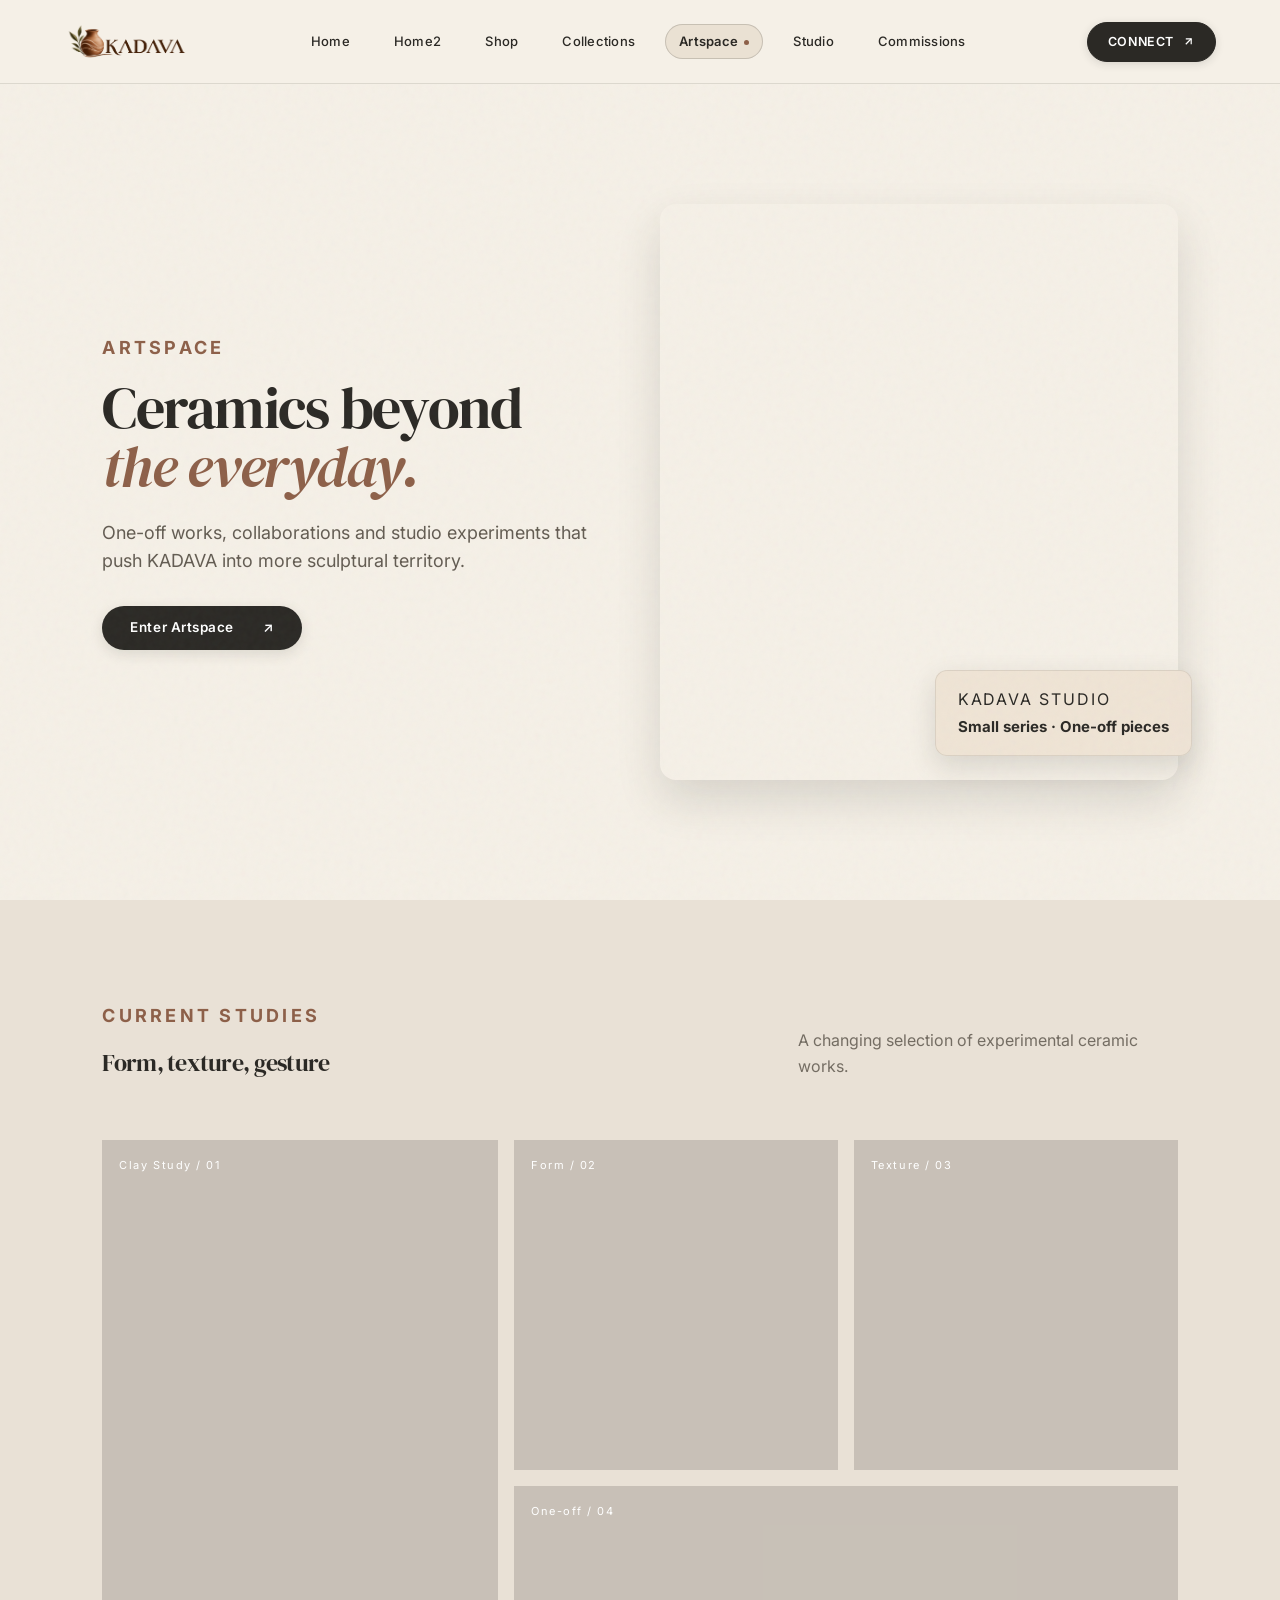
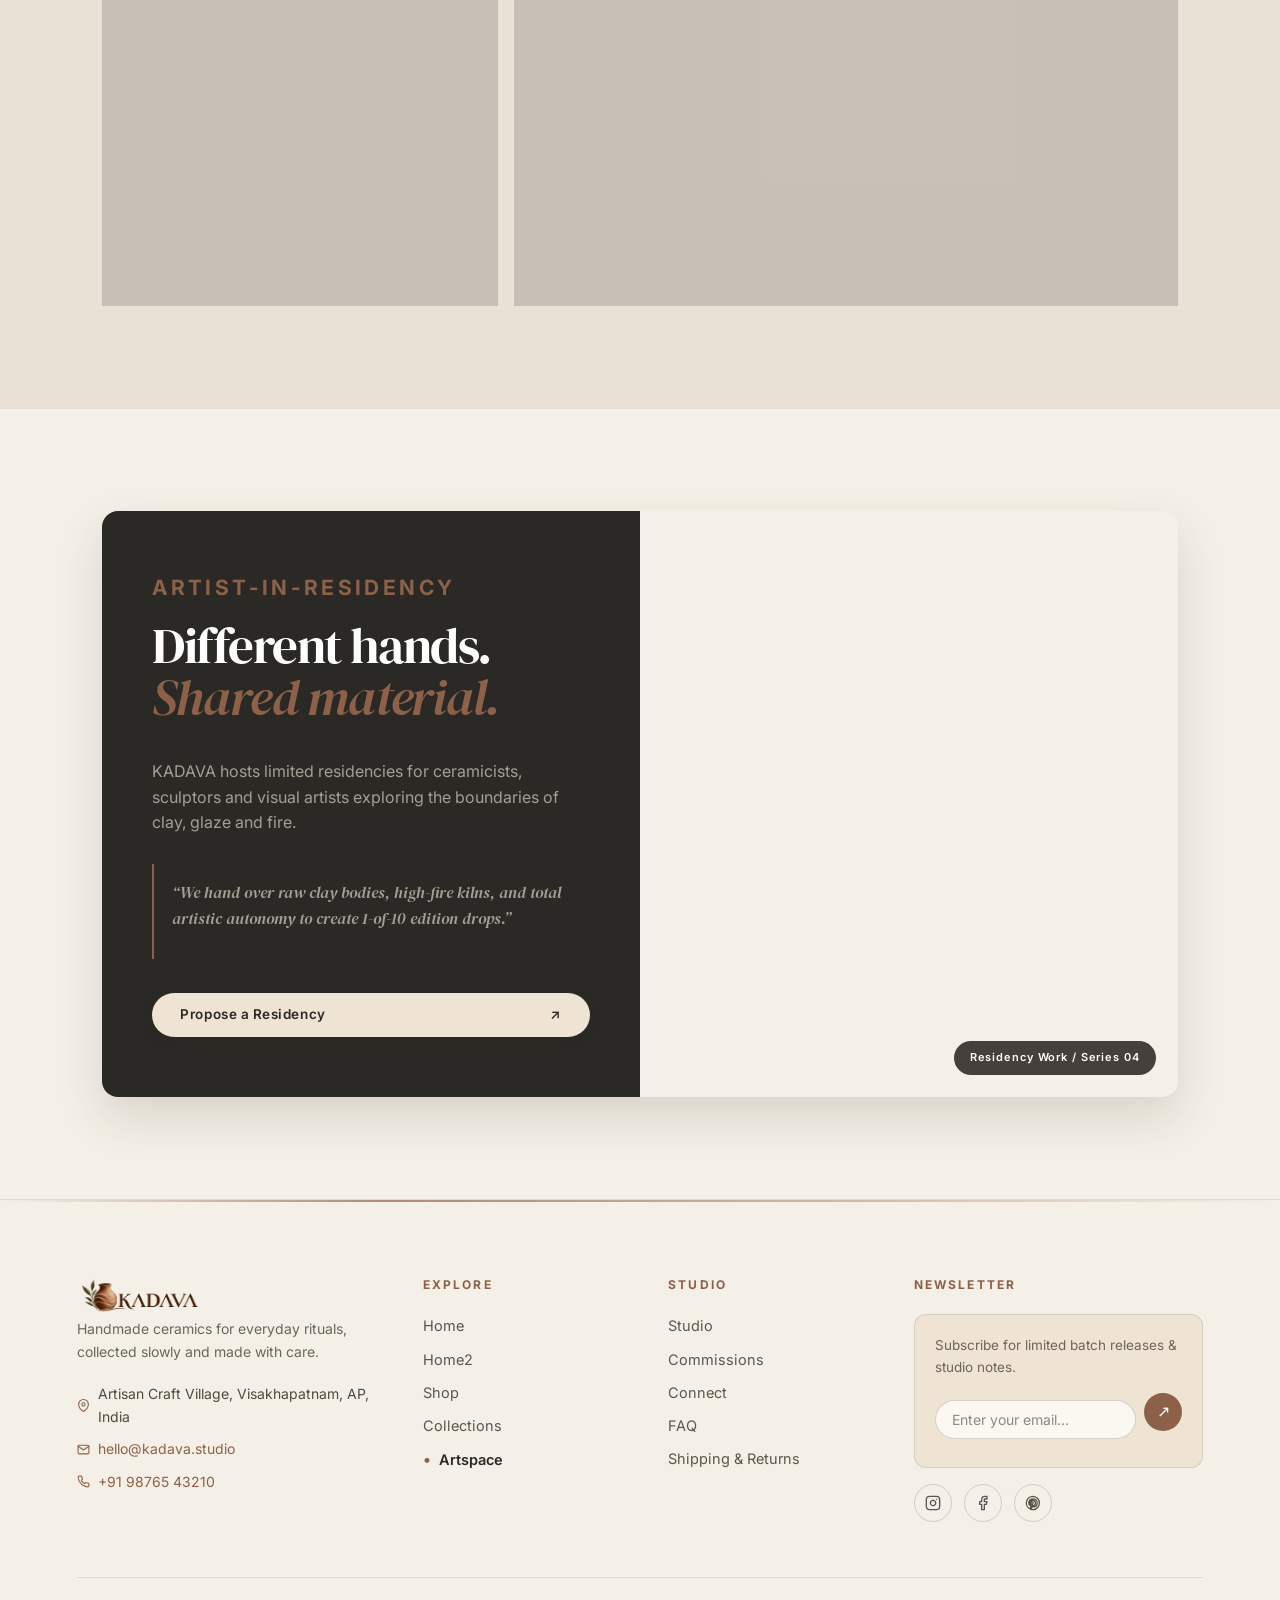
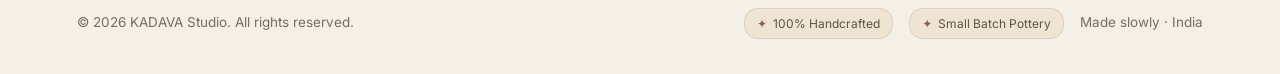
==== artspace.html @ ba9e99bd "nodarkrtl" ====
<!DOCTYPE html>
<html lang="en">
<head>
  <meta charset="UTF-8">
  <meta name="viewport" content="width=device-width, initial-scale=1.0">
  <meta name="description" content="KADAVA — handmade pottery, ceramics, artist objects and custom commissions.">
  <title>Artspace — KADAVA</title>
  <link rel="preconnect" href="https://fonts.googleapis.com">
  <link rel="preconnect" href="https://fonts.gstatic.com" crossorigin>
  <link href="https://fonts.googleapis.com/css2?family=DM+Serif+Display&family=Inter:wght@400;500;600&display=swap" rel="stylesheet">
  <link rel="icon" type="image/png" href="assets/favicon.png">
  <link rel="stylesheet" href="style.css">
</head>
<body>
  <div class="grain"></div>
  <header class="site-header" id="top">
    <a class="brand" href="index.html">
      <img src="assets/logo.png" alt="KADAVA Logo" class="brand-logo-img">
    </a>
    <button class="menu-toggle" aria-label="Open menu" aria-expanded="false">
      <span></span><span></span>
    </button>
    <nav class="nav">
      <a href="index.html">Home</a>
      <a href="home2.html">Home2</a>
      <a href="shop.html">Shop</a>
      <a href="collections.html">Collections</a>
      <a href="artspace.html" class="active">Artspace</a>
      <a href="studio.html">Studio</a>
      <a href="commissions.html">Commissions</a>
    </nav>
    <div class="header-actions">
      <a class="header-connect-btn" href="connect.html">
        <span>Connect</span>
        <svg viewBox="0 0 24 24"><line x1="7" y1="17" x2="17" y2="7"></line><polyline points="7 7 17 7 17 17"></polyline></svg>
      </a>
    </div>
  </header>

  <main>
    <section class="hero section reveal">
      <div class="hero-copy">
        <p class="eyebrow">ARTSPACE</p>
        <h1>Ceramics beyond<br><em>the everyday.</em></h1>
        <p class="hero-text">One-off works, collaborations and studio experiments that push KADAVA into more sculptural territory.</p>
        <a class="button button-dark" href="shop.html">Enter Artspace <span>↗</span></a>
      </div>
      <div class="hero-art">
        <div class="hero-image" style="background-image:url('https://images.squarespace-cdn.com/content/v1/684fb4071e017004de7840f3/1766343376373-A9ZCEYTCJLWGGEXIENJO/image-asset.jpeg')"></div>
        <div class="floating-note">KADAVA STUDIO<br><strong>Small series · One-off pieces</strong></div>
      </div>
    </section>

    <section class="artspace section reveal">
      <div class="section-head">
        <div>
          <p class="eyebrow">CURRENT STUDIES</p>
          <h2>Form, texture, gesture</h2>
        </div>
        <p class="muted">A changing selection of experimental ceramic works.</p>
      </div>
      <div class="art-grid">
        <div class="art-large" style="background-image:url('https://images.hindustantimes.com/rf/image_size_800x600/HT/p2/2016/08/03/Pictures/affordable-scholarships-sculptures-sculptures-tribhuwan-scholarships-affordable_c333bdb4-596e-11e6-92e9-543a978214ab.jpg')"><span>Clay Study / 01</span></div>
        <div class="art-small" style="background-image:url('https://images.squarespace-cdn.com/content/5ab6addce2ccd1996fe8e2d0/1521930668498-WAHTPPG0QHGAGPR3L7B2/image-asset.jpeg?content-type=image%2Fjpeg&format=1000w')"><span>Form / 02</span></div>
        <div class="art-small" style="background-image:url('https://images.squarespace-cdn.com/content/v1/62f4bf05abd1ea03de24eb60/1663577283868-AHSWTXSEPECNVM63KFSD/Blue-Scale-Everyday-Mugs-Phot-cred-Yeshen-Venema-Emma-Lacey-2.9.196173-1-1118x1118.jpg')"><span>Texture / 03</span></div>
        <div class="art-wide" style="background-image:url('https://images.squarespace-cdn.com/content/v1/62f4bf05abd1ea03de24eb60/1660736212901-ZMRNB8JCRWU4MSLSCNY9/Tacit%2BPorcelain%2BMug%2Bby%2BEmma%2BLacey.jpeg')"><span>One-off / 04</span></div>
      </div>
    </section>

    <!-- ARTSPACE SPLIT SPOTLIGHT (UNIQUE TO ARTSPACE) -->
    <section class="artspace-spotlight-section section reveal">
      <div class="spotlight-split">
        <div class="spotlight-dark-panel">
          <span class="spotlight-badge">ARTIST-IN-RESIDENCY</span>
          <h2>Different hands.<br><em>Shared material.</em></h2>
          <p>KADAVA hosts limited residencies for ceramicists, sculptors and visual artists exploring the boundaries of clay, glaze and fire.</p>
          <div class="spotlight-quote">
            <p>“We hand over raw clay bodies, high-fire kilns, and total artistic autonomy to create 1-of-10 edition drops.”</p>
          </div>
          <a class="button button-light" href="connect.html">Propose a Residency <span>↗</span></a>
        </div>
        <div class="spotlight-image-panel" style="background-image:url('https://images.squarespace-cdn.com/content/v1/684fb4071e017004de7840f3/1766343376373-A9ZCEYTCJLWGGEXIENJO/image-asset.jpeg')">
          <div class="spotlight-img-tag">Residency Work / Series 04</div>
        </div>
      </div>
    </section>
  </main>

  <footer>
    <div class="footer-grid">
      <div class="footer-brand-col">
        <a class="brand footer-brand" href="index.html">
          <img src="assets/logo.png" alt="KADAVA Logo" class="brand-logo-img">
        </a>
        <p class="footer-note">Handmade ceramics for everyday rituals, collected slowly and made with care.</p>
        <div class="footer-contact-info">
          <span><svg width="13" height="13" viewBox="0 0 24 24" fill="none" stroke="currentColor" stroke-width="2" stroke-linecap="round" stroke-linejoin="round"><path d="M21 10c0 7-9 13-9 13s-9-6-9-13a9 9 0 0 1 18 0z"></path><circle cx="12" cy="10" r="3"></circle></svg> Artisan Craft Village, Visakhapatnam, AP, India</span>
          <a href="mailto:hello@kadava.studio"><svg width="13" height="13" viewBox="0 0 24 24" fill="none" stroke="currentColor" stroke-width="2" stroke-linecap="round" stroke-linejoin="round"><path d="M4 4h16c1.1 0 2 .9 2 2v12c0 1.1-.9 2-2 2H4c-1.1 0-2-.9-2-2V6c0-1.1.9-2 2-2z"></path><polyline points="22,6 12,13 2,6"></polyline></svg> hello@kadava.studio</a>
          <a href="tel:+919876543210"><svg width="13" height="13" viewBox="0 0 24 24" fill="none" stroke="currentColor" stroke-width="2" stroke-linecap="round" stroke-linejoin="round"><path d="M22 16.92v3a2 2 0 0 1-2.18 2 19.79 19.79 0 0 1-8.63-3.07 19.5 19.5 0 0 1-6-6 19.79 19.79 0 0 1-3.07-8.67A2 2 0 0 1 4.11 2h3a2 2 0 0 1 2 1.72 12.84 12.84 0 0 0 .7 2.81 2 2 0 0 1-.45 2.11L8.09 9.91a16 16 0 0 0 6 6l1.27-1.27a2 2 0 0 1 2.11-.45 12.84 12.84 0 0 0 2.81.7A2 2 0 0 1 22 16.92z"></path></svg> +91 98765 43210</a>
        </div>
      </div>
      <div>
        <p class="footer-label">Explore</p>
        <div class="footer-links">
          <a href="index.html">Home</a>
          <a href="home2.html">Home2</a>
          <a href="shop.html">Shop</a>
          <a href="collections.html">Collections</a>
          <a href="artspace.html" class="active">Artspace</a>
        </div>
      </div>
      <div>
        <p class="footer-label">Studio</p>
        <div class="footer-links">
          <a href="studio.html">Studio</a>
          <a href="commissions.html">Commissions</a>
          <a href="connect.html">Connect</a>
          <a href="#">FAQ</a>
          <a href="#">Shipping & Returns</a>
        </div>
      </div>
      <div class="footer-newsletter-col">
        <p class="footer-label">Newsletter</p>
        <div class="footer-newsletter-box">
          <p>Subscribe for limited batch releases & studio notes.</p>
          <form class="newsletter">
            <input type="email" placeholder="Enter your email..." aria-label="Email" required>
            <button type="submit" aria-label="Subscribe">↗</button>
          </form>
          <div class="newsletter-msg"></div>
        </div>
        <div class="socials">
          <a href="#" aria-label="Instagram" title="Instagram">
            <svg viewBox="0 0 24 24" width="16" height="16" fill="none" stroke="currentColor" stroke-width="2" stroke-linecap="round" stroke-linejoin="round"><rect x="2" y="2" width="20" height="20" rx="5" ry="5"></rect><path d="M16 11.37A4 4 0 1 1 12.63 8 4 4 0 0 1 16 11.37z"></path><line x1="17.5" y1="6.5" x2="17.51" y2="6.5"></line></svg>
          </a>
          <a href="#" aria-label="Facebook" title="Facebook">
            <svg viewBox="0 0 24 24" width="16" height="16" fill="none" stroke="currentColor" stroke-width="2" stroke-linecap="round" stroke-linejoin="round"><path d="M18 2h-3a5 5 0 0 0-5 5v3H7v4h3v8h4v-8h3l1-4h-4V7a1 1 0 0 1 1-1h3z"></path></svg>
          </a>
          <a href="#" aria-label="Pinterest" title="Pinterest">
            <svg viewBox="0 0 24 24" width="16" height="16" fill="none" stroke="currentColor" stroke-width="2" stroke-linecap="round" stroke-linejoin="round"><path d="M12 2a10 10 0 0 0-3.66 19.31c-.08-.84-.15-2.13.03-3.05l1.1-4.66s-.28-.56-.28-1.39c0-1.3.75-2.27 1.7-2.27.8 0 1.18.6 1.18 1.32 0 .8-.51 2-.78 3.12-.22.94.47 1.7 1.4 1.7 1.68 0 2.97-1.77 2.97-4.33 0-2.26-1.63-3.84-3.95-3.84-2.69 0-4.27 2.02-4.27 4.1 0 .81.31 1.68.7 2.16.08.09.09.17.06.31l-.26 1.07c-.04.17-.15.22-.34.13-1.25-.58-2.03-2.4-2.03-3.87 0-3.15 2.29-6.04 6.6-6.04 3.47 0 6.16 2.47 6.16 5.77 0 3.44-2.17 6.21-5.18 6.21-1.01 0-1.97-.53-2.3-1.15l-.62 2.38c-.23.88-.84 1.98-1.26 2.65A10 10 0 1 0 12 2z"></path></svg>
          </a>
        </div>
      </div>
    </div>
    <div class="footer-bottom">
      <span>© <span id="year"></span> KADAVA Studio. All rights reserved.</span>
      <div class="footer-bottom-badges">
        <span class="badge-tag"><span>✦</span> 100% Handcrafted</span>
        <span class="badge-tag"><span>✦</span> Small Batch Pottery</span>
        <span>Made slowly · India</span>
      </div>
    </div>
  </footer>

  <button class="back-top" id="backTop" aria-label="Back to top">
    <svg width="18" height="18" viewBox="0 0 24 24" fill="none" stroke="currentColor" stroke-width="2.5" stroke-linecap="round" stroke-linejoin="round"><line x1="12" y1="19" x2="12" y2="5"></line><polyline points="5 12 12 5 19 12"></polyline></svg>
  </button>
  <script src="script.js"></script>
</body>
</html>
---- style.css ----
*{box-sizing:border-box}
html{scroll-behavior:smooth}
body{
  margin:0;
  background:#f5f0e7;
  color:#2b2925;
  font-family:Inter,system-ui,-apple-system,BlinkMacSystemFont,"Segoe UI",Roboto,sans-serif;
  font-size:16px;
  line-height:1.6;
}

/* Background Grain Texture */
.grain{
  position:fixed;
  inset:0;
  pointer-events:none;
  opacity:.035;
  z-index:50;
  background-image:url("data:image/svg+xml,%3Csvg viewBox='0 0 160 160' xmlns='http://www.w3.org/2000/svg'%3E%3Cfilter id='n'%3E%3CfeTurbulence type='fractalNoise' baseFrequency='.9' numOctaves='4' stitchTiles='stitch'/%3E%3C/filter%3E%3Crect width='100%25' height='100%25' filter='url(%23n)'/%3E%3C/svg%3E");
}

/* Header & Navigation System */
.site-header{
  height:84px;
  display:flex;
  align-items:center;
  justify-content:space-between;
  padding:0 5vw;
  border-bottom:1px solid rgba(43,41,37,0.12);
  position:sticky;
  top:0;
  background:rgba(245,240,231,.95);
  backdrop-filter:blur(14px);
  -webkit-backdrop-filter:blur(14px);
  z-index:100;
  transition:all 0.3s ease;
}

.brand{
  display:flex;
  gap:12px;
  align-items:center;
  text-decoration:none;
  color:#2b2925;
  font-weight:600;
  letter-spacing:.18em;
  font-size:15px;
  transition:opacity .2s ease;
}
.brand:hover{opacity:.85}

.brand-logo-img {
  height: 42px;
  width: auto;
  max-width: 170px;
  object-fit: contain;
  display: block;
  transition: transform 0.3s ease;
}
.brand:hover .brand-logo-img {
  transform: scale(1.03);
}

.brand-mark{
  display:grid;
  place-items:center;
  width:28px;
  height:28px;
  border:1px solid #2b2925;
  border-radius:50%;
  font-size:18px;
  line-height:1;
  transform:rotate(-25deg);
  transition:transform .4s ease, background-color .3s ease, color .3s ease, border-color .3s ease;
}
.brand:hover .brand-mark{
  transform:rotate(155deg);
  background:#8d6049;
  color:#fff;
  border-color:#8d6049;
}

/* Nav Menu Links */
.nav{
  display:flex;
  align-items:center;
  gap:16px;
}

.nav a{
  color:#2b2925;
  text-decoration:none;
  font-size:13px;
  font-weight:500;
  letter-spacing:.02em;
  padding:7px 14px;
  border-radius:20px;
  position:relative;
  transition:all 0.25s ease;
}

.nav a:hover{
  color:#8d6049;
  background:rgba(141,96,73,0.08);
}

/* Active Nav Highlight */
.nav a.active{
  color:#2b2925;
  font-weight:600;
  background:#eae1d3;
  box-shadow:inset 0 0 0 1px rgba(43,41,37,0.18);
}

.nav a.active::after{
  content:"";
  display:inline-block;
  width:5px;
  height:5px;
  background:#8d6049;
  border-radius:50%;
  margin-left:6px;
  vertical-align:middle;
}

/* Connect Button in Header Nav */
.nav a.nav-btn-connect{
  display:inline-flex;
  align-items:center;
  gap:6px;
  background:transparent;
  color:#2b2925;
  border:1.5px solid #2b2925;
  padding:7px 16px;
  border-radius:30px;
  font-size:12.5px;
  font-weight:600;
  letter-spacing:.04em;
  text-transform:uppercase;
  transition:all 0.3s ease;
}

.nav a.nav-btn-connect::after{
  display:none;
}

.nav a.nav-btn-connect:hover{
  background:#8d6049;
  border-color:#8d6049;
  color:#ffffff;
  transform:translateY(-1px);
  box-shadow:0 4px 12px rgba(141,96,73,0.22);
}

.nav a.nav-btn-connect.active{
  background:#2b2925;
  color:#ffffff;
  border-color:#2b2925;
  box-shadow:0 2px 8px rgba(43,41,37,0.2);
}

/* Header Actions Container */
.header-actions{
  display:flex;
  align-items:center;
  gap:12px;
}

/* Connect CTA Button in Header (Replaces Cart) */
.header-connect-btn{
  display:inline-flex;
  align-items:center;
  gap:8px;
  background:#2b2925;
  color:#ffffff;
  text-decoration:none;
  font-size:12.5px;
  font-weight:600;
  padding:9px 20px;
  border-radius:30px;
  letter-spacing:.05em;
  text-transform:uppercase;
  transition:all 0.3s ease;
  box-shadow:0 2px 8px rgba(43,41,37,0.15);
  border:1.5px solid #2b2925;
}

.header-connect-btn:hover{
  background:#8d6049;
  border-color:#8d6049;
  color:#ffffff;
  transform:translateY(-1px);
  box-shadow:0 4px 14px rgba(141,96,73,0.28);
}

.header-connect-btn.active{
  background:#8d6049;
  border-color:#8d6049;
  color:#ffffff;
  box-shadow:0 2px 10px rgba(141,96,73,0.3);
}

.header-connect-btn svg{
  width:13px;
  height:13px;
  stroke:currentColor;
  fill:none;
  stroke-width:2.2;
  transition:transform 0.3s ease;
}

.header-connect-btn:hover svg{
  transform:translate(2px, -2px);
}

/* Mobile Menu Toggle */
.menu-toggle{
  display:none;
  background:none;
  border:0;
  cursor:pointer;
  padding:8px;
}

/* Hero Section */
.hero{
  min-height:max(calc(100vh - 84px), 620px);
  display:grid;
  grid-template-columns:1fr 1.05fr;
  gap:5vw;
  padding:0.8vw 8vw 4vw;
  align-items:center;
}
.hero-copy{max-width:600px}
.eyebrow{
  font-size:18px;
  letter-spacing:.18em;
  font-weight:700;
  margin:0 0 16px;
  color:#8d6049;
  text-transform:uppercase;
}
.hero h1,h2{
  font-family:"DM Serif Display",Georgia,serif;
  font-weight:400;
  line-height:1.02;
  letter-spacing:-.03em;
}
.hero h1{
  font-size:clamp(2.8rem,4.5vw,4.8rem);
  margin:0 0 22px;
  color:#2b2925;
}
.hero h1 em,h2 em{font-style:italic;color:#8d6049}
.hero-text{
  max-width:500px;
  font-size:18px;
  line-height:1.6;
  color:#635c52;
  margin-bottom:30px;
}

.button{
  border:0;
  padding:15px 28px;
  display:inline-flex;
  align-items:center;
  justify-content:space-between;
  gap:28px;
  font:600 13.5px/1 Inter, sans-serif;
  cursor:pointer;
  transition:all 0.3s ease;
  min-width:200px;
  text-decoration:none;
  border-radius:30px;
  letter-spacing:.04em;
  box-shadow:0 4px 14px rgba(43,41,37,0.12);
}
.button-dark{background:#2b2925;color:#fff}
.button-dark:hover{background:#8d6049;transform:translateY(-2px);box-shadow:0 6px 18px rgba(141,96,73,0.3)}
.button-light{background:#efe3d4;color:#2b2925}
.button-light:hover{background:#2b2925;color:#fff;transform:translateY(-2px)}

.hero-art{
  position:relative;
  width:100%;
}
.hero-image{
  height:min(64vh,600px);
  min-height:420px;
  background-size:cover;
  background-position:center;
  border-radius:16px;
  box-shadow:0 20px 45px rgba(43,41,37,0.14);
  overflow:hidden;
}
.image-a{background-image:url("https://www.slowpottery.com/cdn/shop/files/Slowpottery_Store_Update_Been_A_While-7_756x948.jpg?v=1711793393")}
.floating-note{
  position:absolute;
  right:-14px;
  bottom:24px;
  background:rgba(239,227,212,0.95);
  backdrop-filter:blur(10px);
  -webkit-backdrop-filter:blur(10px);
  padding:16px 22px;
  font-size:16px;
  letter-spacing:.12em;
  border-radius:12px;
  border:1px solid rgba(43,41,37,0.1);
  box-shadow:0 10px 28px rgba(43,41,37,0.14);
}
.floating-note strong{letter-spacing:0;font-size:15px;display:block;margin-top:2px;color:#2b2925}

/* Base Intro Spacing */
.intro {
  padding: 7vw 8vw;
  max-width: 1400px;
  margin: 0 auto;
}

/* ==========================================================================
   1. INDEX PAGE: Editorial Collage & Craft Highlights Bar
   ========================================================================== */
.intro-editorial-grid {
  display: grid;
  grid-template-columns: 1.1fr 0.9fr;
  gap: 5vw;
  align-items: center;
}
.intro-editorial-copy {
  max-width: 560px;
}
.maker-quote-box {
  background: #efe3d4;
  border-left: 3px solid #8d6049;
  padding: 22px 26px;
  margin: 28px 0 32px;
  border-radius: 0 10px 10px 0;
  position: relative;
}
.maker-quote-box p {
  font-family: "DM Serif Display", Georgia, serif;
  font-size: 17px;
  line-height: 1.5;
  color: #2b2925;
  margin: 0 0 10px;
  font-style: italic;
}
.maker-sign {
  font-size: 11px;
  font-weight: 700;
  letter-spacing: 0.12em;
  color: #8d6049;
  text-transform: uppercase;
}
.intro-collage-wrapper {
  position: relative;
  height: 480px;
}
.collage-main-frame {
  position: absolute;
  top: 0;
  left: 0;
  width: 78%;
  height: 84%;
  border-radius: 12px;
  overflow: hidden;
  box-shadow: 0 16px 36px rgba(43, 41, 37, 0.12);
  border: 1px solid rgba(216, 208, 196, 0.6);
  background: #eae1d3;
}
.collage-sub-frame {
  position: absolute;
  bottom: 0;
  right: 0;
  width: 58%;
  height: 54%;
  border-radius: 12px;
  overflow: hidden;
  box-shadow: 0 20px 42px rgba(43, 41, 37, 0.2);
  border: 4px solid #fbf8f2;
  background: #efe3d4;
}
.collage-img {
  width: 100%;
  height: 100%;
  background-size: cover;
  background-position: center;
  background-color: #d8c3b0;
  background-image: linear-gradient(135deg, #d8c3b0 0%, #c4a993 100%);
  transition: transform 0.7s ease;
}
.collage-main-frame:hover .collage-img, .collage-sub-frame:hover .collage-img {
  transform: scale(1.05);
}
.collage-tag {
  position: absolute;
  top: 18px;
  left: 18px;
  background: rgba(251, 248, 242, 0.92);
  padding: 6px 14px;
  border-radius: 20px;
  font-size: 20px;
  font-weight: 700;
  letter-spacing: 0.12em;
  color: #8d6049;
}
.collage-sub-note {
  position: absolute;
  bottom: 14px;
  left: 14px;
  right: 14px;
  background: rgba(43, 41, 37, 0.88);
  backdrop-filter: blur(8px);
  color: #ffffff;
  padding: 8px 12px;
  border-radius: 6px;
  font-size: 11px;
  font-weight: 600;
  letter-spacing: 0.06em;
  text-align: center;
}
.craft-highlights-bar {
  display: grid;
  grid-template-columns: repeat(3, 1fr);
  gap: 28px;
  margin-top: 55px;
  padding-top: 36px;
  border-top: 1px solid rgba(43, 41, 37, 0.12);
}
.craft-highlight-item {
  display: flex;
  gap: 16px;
  align-items: flex-start;
}
.highlight-num {
  font-family: "DM Serif Display", Georgia, serif;
  font-size: 26px;
  color: #8d6049;
  line-height: 1;
}
.craft-highlight-item strong {
  display: block;
  font-size: 15px;
  color: #2b2925;
  margin-bottom: 4px;
}
.craft-highlight-item p {
  font-size: 13px;
  color: #746d63;
  margin: 0;
  line-height: 1.45;
}

/* ==========================================================================
   2. COMMISSIONS PAGE: Hero Spec Box & 4-Column Use Cases Grid
   ========================================================================== */
.commission-spec-card {
  background: #2b2925;
  color: #fbf8f2;
  border-radius: 14px;
  padding: 34px 30px;
  box-shadow: 0 20px 45px rgba(43, 41, 37, 0.22);
  border: 1px solid rgba(255, 255, 255, 0.08);
}
.spec-badge {
  display: inline-block;
  font-size: 20px;
  font-weight: 700;
  letter-spacing: 0.16em;
  color: #8d6049;
  background: rgba(141, 96, 73, 0.18);
  padding: 5px 12px;
  border-radius: 20px;
  margin-bottom: 12px;
}
.spec-card-header h3 {
  font-family: "DM Serif Display", Georgia, serif;
  font-size: 24px;
  font-weight: 400;
  color: #ffffff;
  margin: 0 0 24px;
}
.spec-list {
  display: flex;
  flex-direction: column;
  gap: 14px;
  margin-bottom: 28px;
  border-top: 1px solid rgba(255, 255, 255, 0.1);
  padding-top: 20px;
}
.spec-row {
  display: flex;
  justify-content: space-between;
  font-size: 13px;
  padding-bottom: 10px;
  border-bottom: 1px dashed rgba(255, 255, 255, 0.08);
}
.spec-row span { color: #a59e95; }
.spec-row strong { color: #ffffff; font-weight: 500; }
.spec-btn {
  width: 100%;
  justify-content: center;
  background: #8d6049;
  color: #ffffff;
}
.spec-btn:hover { background: #efe3d4; color: #2b2925; }

.usecases-grid {
  display: grid;
  grid-template-columns: repeat(4, 1fr);
  gap: 22px;
  margin-top: 40px;
}
.usecase-card {
  background: #efe3d4;
  padding: 30px 24px;
  border-radius: 12px;
  border: 1px solid rgba(43, 41, 37, 0.08);
  transition: transform 0.35s ease, box-shadow 0.35s ease;
  display: flex;
  flex-direction: column;
  justify-content: space-between;
  min-height: 260px;
}
.usecase-card:hover {
  transform: translateY(-4px);
  box-shadow: 0 14px 30px rgba(43, 41, 37, 0.1);
  background: #eae0d0;
}
.usecase-num {
  font-family: "DM Serif Display", Georgia, serif;
  font-size: 22px;
  color: #8d6049;
}
.usecase-card h3 {
  font-family: "DM Serif Display", Georgia, serif;
  font-size: 22px;
  font-weight: 400;
  color: #2b2925;
  margin: 14px 0 10px;
  line-height: 1.15;
}
.usecase-card p {
  font-size: 13.5px;
  color: #746d63;
  line-height: 1.5;
  margin: 0 0 20px;
}
.usecase-tag {
  align-self: flex-start;
  font-size: 21px;
  font-weight: 700;
  letter-spacing: 0.1em;
  text-transform: uppercase;
  color: #8d6049;
  background: rgba(141, 96, 73, 0.12);
  padding: 5px 12px;
  border-radius: 15px;
}

/* ==========================================================================
   3. SHOP PAGE: Quality & Care Guarantee Horizontal Banner
   ========================================================================== */
.shop-guarantee-section {
  background: #efe3d4;
  border-radius: 16px;
  padding: 60px 50px;
  margin: 60px 8vw;
  border: 1px solid rgba(43, 41, 37, 0.08);
}
.guarantee-header {
  text-align: center;
  max-width: 680px;
  margin: 0 auto 45px;
}
.guarantee-header h2 {
  font-size: clamp(2.4rem, 4vw, 3.8rem);
  margin: 10px 0 14px;
}
.guarantee-header p {
  font-size: 16px;
  color: #6e675e;
  line-height: 1.6;
}
.guarantee-grid {
  display: grid;
  grid-template-columns: repeat(4, 1fr);
  gap: 24px;
}
.guarantee-card {
  background: #fbf8f2;
  padding: 26px 20px;
  border-radius: 12px;
  text-align: center;
  border: 1px solid rgba(43, 41, 37, 0.06);
  transition: transform 0.3s ease;
}
.guarantee-card:hover {
  transform: translateY(-3px);
  box-shadow: 0 10px 24px rgba(43, 41, 37, 0.08);
}
.guarantee-icon {
  font-size: 28px;
  margin-bottom: 12px;
}
.guarantee-card h4 {
  font-family: "DM Serif Display", Georgia, serif;
  font-size: 18px;
  font-weight: 400;
  color: #2b2925;
  margin: 0 0 8px;
}
.guarantee-card p {
  font-size: 13px;
  color: #746d63;
  line-height: 1.45;
  margin: 0;
}

/* ==========================================================================
   4. ARTSPACE PAGE: Artist Residency Split Spotlight
   ========================================================================== */
.artspace-spotlight-section {
  padding: 6vw 8vw;
}
.spotlight-split {
  display: grid;
  grid-template-columns: 1fr 1fr;
  border-radius: 16px;
  overflow: hidden;
  box-shadow: 0 20px 48px rgba(43, 41, 37, 0.14);
}
.spotlight-dark-panel {
  background: #2b2925;
  color: #fbf8f2;
  padding: 60px 50px;
  display: flex;
  flex-direction: column;
  justify-content: center;
}
.spotlight-badge {
  font-size: 21px;
  font-weight: 700;
  letter-spacing: 0.16em;
  color: #8d6049;
  text-transform: uppercase;
  margin-bottom: 14px;
}
.spotlight-dark-panel h2 {
  font-size: clamp(2.5rem, 4vw, 4.2rem);
  color: #ffffff;
  margin: 0 0 20px;
}
.spotlight-dark-panel p {
  font-size: 16px;
  color: #a59e95;
  line-height: 1.6;
  margin-bottom: 28px;
}
.spotlight-quote {
  border-left: 2px solid #8d6049;
  padding-left: 18px;
  margin-bottom: 34px;
  font-style: italic;
  color: #efe3d4;
  font-family: "DM Serif Display", Georgia, serif;
  font-size: 17px;
}
.spotlight-image-panel {
  background-size: cover;
  background-position: center;
  position: relative;
  min-height: 440px;
}
.spotlight-img-tag {
  position: absolute;
  bottom: 22px;
  right: 22px;
  background: rgba(38, 34, 29, 0.85);
  backdrop-filter: blur(8px);
  color: #ffffff;
  padding: 8px 16px;
  border-radius: 20px;
  font-size: 11px;
  font-weight: 600;
  letter-spacing: 0.08em;
}

/* ==========================================================================
   5. COLLECTIONS PAGE: Craft Specs Breakdown Table
   ========================================================================== */
.collections-breakdown-section {
  padding: 6vw 8vw;
}
.breakdown-grid {
  display: grid;
  grid-template-columns: repeat(3, 1fr);
  gap: 26px;
  margin-top: 36px;
}
.breakdown-column {
  background: #efe3d4;
  padding: 34px 28px;
  border-radius: 14px;
  border: 1px solid rgba(43, 41, 37, 0.08);
}
.breakdown-tag {
  font-size: 16px;
  font-weight: 700;
  letter-spacing: 0.14em;
  color: #8d6049;
}
.breakdown-column h3 {
  font-family: "DM Serif Display", Georgia, serif;
  font-size: 30px;
  font-weight: 400;
  color: #2b2925;
  margin: 10px 0 22px;
  padding-bottom: 16px;
  border-bottom: 1px solid rgba(43, 41, 37, 0.14);
}
.breakdown-list {
  list-style: none;
  padding: 0;
  margin: 0;
  display: flex;
  flex-direction: column;
  gap: 16px;
}
.breakdown-list li {
  font-size: 18px;
  color: #38332c;
  line-height: 1.5;
}
.breakdown-list li strong {
  color: #8d6049;
  display: block;
  font-size: 14px;
  font-weight: 700;
  text-transform: uppercase;
  letter-spacing: 0.1em;
  margin-bottom: 4px;
}

/* ==========================================================================
   COLLECTION NOTES SECTION (COLLECTIONS PAGE)
   ========================================================================== */
.collection-notes-section {
  padding: 6vw 8vw;
}
.notes-header-grid {
  display: grid;
  grid-template-columns: 1.1fr 0.9fr;
  gap: 4vw;
  align-items: end;
  margin-bottom: 45px;
}
.notes-header-grid h2 {
  font-size: clamp(2.8rem, 5vw, 4.8rem);
  margin: 0;
  line-height: 0.96;
}
.notes-lead-box p {
  font-size: 16.5px;
  line-height: 1.65;
  color: #6e675e;
  margin: 0 0 20px;
}
.notes-action-btn {
  display: inline-flex;
  align-items: center;
  gap: 8px;
  font-size: 13px;
  font-weight: 600;
  color: #2b2925;
  text-decoration: none;
  border-bottom: 1.5px solid #2b2925;
  padding-bottom: 3px;
  transition: all 0.3s ease;
}
.notes-action-btn:hover {
  color: #8d6049;
  border-color: #8d6049;
  transform: translateX(4px);
}
.notes-material-grid {
  display: grid;
  grid-template-columns: repeat(3, 1fr);
  gap: 26px;
}
.notes-mat-card {
  background: #efe3d4;
  border-radius: 14px;
  overflow: hidden;
  border: 1px solid rgba(43, 41, 37, 0.08);
  transition: transform 0.35s ease, box-shadow 0.35s ease;
}
.notes-mat-card:hover {
  transform: translateY(-5px);
  box-shadow: 0 16px 36px rgba(43, 41, 37, 0.12);
}
.notes-mat-img {
  height: 260px;
  background-size: cover;
  background-position: center;
  background-color: #d8c3b0;
  background-image: linear-gradient(135deg, #d8c3b0 0%, #c4a993 100%);
  transition: transform 0.7s ease;
}
.notes-mat-card:hover .notes-mat-img {
  transform: scale(1.04);
}
.notes-mat-content {
  padding: 24px 22px 28px;
}
.notes-mat-tag {
  font-size: 21px;
  font-weight: 700;
  letter-spacing: 0.14em;
  color: #8d6049;
  text-transform: uppercase;
}
.notes-mat-content h3 {
  font-family: "DM Serif Display", Georgia, serif;
  font-size: 22px;
  font-weight: 400;
  color: #2b2925;
  margin: 8px 0 10px;
}
.notes-mat-content p {
  font-size: 13.5px;
  color: #746d63;
  line-height: 1.5;
  margin: 0;
}

@media (max-width: 990px) {
  .intro-editorial-grid, .spotlight-split, .notes-header-grid { grid-template-columns: 1fr; }
  .usecases-grid, .guarantee-grid, .breakdown-grid, .notes-material-grid, .contact-cards-grid { grid-template-columns: repeat(2, 1fr); }
  .craft-highlights-bar { grid-template-columns: 1fr; gap: 20px; }
  .intro-collage-wrapper { height: 380px; }
}
@media (max-width: 600px) {
  .usecases-grid, .guarantee-grid, .breakdown-grid, .notes-material-grid, .contact-cards-grid { grid-template-columns: 1fr; }
}

/* ==========================================================================
   CONTACT HUB & SOCIAL SECTION (CONNECT PAGE & GLOBAL)
   ========================================================================== */
.contact-hub-section {
  padding: 6vw 8vw;
}

.contact-cards-grid {
  display: grid;
  grid-template-columns: repeat(4, 1fr);
  gap: 24px;
  margin-top: 40px;
}

.contact-card {
  background: #efe3d4;
  border-radius: 14px;
  padding: 32px 26px;
  border: 1px solid rgba(43, 41, 37, 0.08);
  display: flex;
  flex-direction: column;
  transition: transform 0.35s ease, box-shadow 0.35s ease;
  min-height: 290px;
}

.contact-card:hover {
  transform: translateY(-5px);
  box-shadow: 0 16px 36px rgba(43, 41, 37, 0.12);
  background: #eae0d0;
}

.contact-card-icon {
  width: 44px;
  height: 44px;
  border-radius: 50%;
  background: #2b2925;
  color: #ffffff;
  display: flex;
  align-items: center;
  justify-content: center;
  margin-bottom: 20px;
}

.contact-card-label {
  font-size: 21px;
  font-weight: 700;
  letter-spacing: 0.14em;
  color: #8d6049;
  text-transform: uppercase;
  margin-bottom: 8px;
}

.contact-card h3 {
  font-family: "DM Serif Display", Georgia, serif;
  font-size: 22px;
  font-weight: 400;
  color: #2b2925;
  margin: 0 0 12px;
  line-height: 1.15;
}

.contact-link {
  font-size: 17px;
  font-weight: 600;
  color: #2b2925;
  text-decoration: none;
  margin-bottom: 6px;
  transition: color 0.3s ease;
}

.contact-link:hover {
  color: #8d6049;
}

.contact-sublink {
  font-size: 13px;
  color: #8d6049;
  text-decoration: none;
  font-weight: 600;
  margin-bottom: 14px;
  transition: opacity 0.3s ease;
}

.contact-sublink:hover {
  opacity: 0.8;
}

.contact-address-text {
  font-size: 13.5px;
  line-height: 1.55;
  color: #6e675e;
  margin: 0 0 14px;
}

.contact-subtext {
  font-size: 13px;
  line-height: 1.5;
  color: #746d63;
  margin: 0 0 18px;
}

.contact-hours {
  font-size: 11.5px;
  color: #8a8277;
  font-weight: 500;
  margin-top: auto;
  padding-top: 14px;
  border-top: 1px solid rgba(43, 41, 37, 0.1);
}

.contact-social-pills {
  display: flex;
  flex-wrap: wrap;
  gap: 8px;
  margin-top: auto;
}

.contact-social-pills a {
  display: inline-flex;
  align-items: center;
  gap: 6px;
  background: #2b2925;
  color: #ffffff;
  padding: 6px 12px;
  border-radius: 20px;
  font-size: 11.5px;
  font-weight: 600;
  text-decoration: none;
  transition: all 0.3s ease;
}

.contact-social-pills a:hover {
  background: #8d6049;
  transform: translateY(-2px);
}
.section{padding:8vw 8vw}
.section-head{display:flex;justify-content:space-between;align-items:end;margin-bottom:45px}
.muted{max-width:380px;color:#746d63}

/* Products */
.product-grid{display:grid;grid-template-columns:repeat(4,1fr);gap:22px}
.product-image{height:470px;background-size:cover;background-position:center;position:relative;overflow:hidden}
.image-b{background-image:url("https://www.auroville.com/cdn/shop/files/DSC_0578.jpg?v=1773895852&width=990")}
.image-c{background-image:url("https://www.thebengalstore.com/cdn/shop/files/82225881431744911723795286.jpg?crop=center&height=1200&v=1737355636&width=1200")}
.image-d{background-image:url("https://www.auroville.com/cdn/shop/files/DSC_0619_9ecc921e-0864-4db1-932d-e142fc5fe19c.jpg?v=1773895952&width=1445")}
.image-e{background-image:url("https://www.amalfieeceramics.com/cdn/shop/products/Peppermint-Ceramic-Lavish-Tea-Set-of-11-Pieces-Amalfiee-Ceramics-1678928185_1080x.jpg?v=1678928187")}
.product-image:after{content:"";position:absolute;inset:0;background:rgba(38,34,29,.08);transition:.5s}
.product-card:hover .product-image:after{background:rgba(38,34,29,0)}
.quick{
  position:absolute;
  z-index:2;
  bottom:15px;
  left:15px;
  right:15px;
  padding:13px;
  background:#f5f0e7;
  border:0;
  font:600 12px Inter;
  opacity:0;
  transform:translateY(15px);
  transition:.35s;
  cursor:pointer;
}
.product-card:hover .quick{opacity:1;transform:none}
.product-meta{display:flex;justify-content:space-between;gap:10px;padding:16px 2px}
.product-meta h3{font-family:"DM Serif Display",Georgia,serif;font-weight:400;font-size:23px;margin:0}
.product-meta p{margin:2px 0;color:#777067;font-size:12px}
.product-meta strong{font-size:13px;white-space:nowrap}

/* Collections Grid */
.collection-grid{display:grid;grid-template-columns:1.2fr .8fr .8fr;gap:16px}
.collection-card{
  height:470px;
  background-size:cover;
  background-position:center;
  position:relative;
  text-decoration:none;
  color:#fff;
  display:flex;
  align-items:end;
  padding:22px;
  font:400 28px "DM Serif Display";
  overflow:hidden;
}
.collection-card:after,.art-grid>div:after{content:"";position:absolute;inset:0;background:rgba(28,24,20,.16);transition:.4s}
.collection-card:hover:after,.art-grid>div:hover:after{background:rgba(28,24,20,.02)}
.collection-card span,.art-grid span{position:relative;z-index:2}
.image-k{background-image:url("https://www.auroville.com/cdn/shop/files/DSC_0619_9ecc921e-0864-4db1-932d-e142fc5fe19c.jpg?v=1773895952&width=1445")}
.image-l{background-image:url("https://theindiashop.co.uk/cdn/shop/products/sa421-_1of1_1445x.jpg?v=1655470831")}
.image-m{background-image:url("https://www.auroville.com/cdn/shop/files/DSC_0578.jpg?v=1773895852&width=990")}

/* Studio Page */
.studio{display:grid;grid-template-columns:1.08fr .92fr;align-items:center;gap:9vw;background:#ded1c0}
.studio-photo{height:650px;background-size:cover;background-position:center}
.image-f{background-image:url("https://cdn.shopify.com/s/files/1/2784/4712/files/Slowpottery_Store_Update_Been_A_While-2_480x480.jpg?v=1711793384")}
.studio-copy{max-width:550px}
.studio-copy>p:not(.eyebrow){color:#665f56;max-width:480px;font-size:17px;margin:28px 0}

/* Artspace */
.artspace{background:#e9e1d6}
.art-grid{display:grid;grid-template-columns:1.1fr .9fr .9fr;grid-template-rows:330px 420px;gap:16px}
.art-grid>div{position:relative;background-size:cover;background-position:center;overflow:hidden;color:#fff;padding:17px;font-size:11px;letter-spacing:.14em}
.art-large{grid-row:span 2}
.art-wide{grid-column:span 2}
.image-g{background-image:url("https://www.auroville.com/cdn/shop/files/DSC_0619_9ecc921e-0864-4db1-932d-e142fc5fe19c.jpg?v=1773895952&width=1445")}
.image-h{background-image:url("https://www.auroville.com/cdn/shop/files/DSC_0578.jpg?v=1773895852&width=990")}
.image-i{background-image:url("https://www.thebengalstore.com/cdn/shop/files/82225881431744911723795286.jpg?crop=center&height=1200&v=1737355636&width=1200")}
.image-j{background-image:url("https://www.slowpottery.com/cdn/shop/files/Slowpottery_Store_Update_Been_A_While-7_756x948.jpg?v=1711793393")}

/* Custom / Commissions */
.custom{background:#302b26;color:#f5f0e7;display:grid;grid-template-columns:1fr .8fr;gap:8vw;align-items:center}
.custom h2{color:#f5f0e7}
.custom-copy>p:not(.eyebrow){max-width:520px;color:#c0b6aa;margin:30px 0}
.custom-card{border:1px solid #625a52;padding:30px}
.custom-card>div{padding:7px 0 25px;border-bottom:1px solid #514a43;margin-bottom:20px}
.custom-card>div:last-child{border-bottom:0;margin-bottom:0}
.custom-card span{font-size:20px;letter-spacing:.15em;color:#aaa094}
.custom-card h3{font:400 31px/1.05 "DM Serif Display",Georgia,serif;margin:7px 0 0}

/* Connect Section */
.connect{display:grid;grid-template-columns:1fr 1fr;gap:8vw;align-items:end}
.contact-details{border-top:1px solid #cfc6ba;padding-top:20px}
.contact-details p{color:#70695f}
.contact-details a{display:block;color:#2b2925;text-decoration:none;font:400 clamp(1.5rem,2.4vw,2.4rem) "DM Serif Display";margin:7px 0}
.contact-details a:hover{text-decoration:underline}

/* Redesigned Premium Footer (Matching Hero Background) */
footer{
  background:#f5f0e7;
  color:#2b2925;
  padding:75px 6vw 35px;
  position:relative;
  overflow:hidden;
  border-top:1px solid rgba(43, 41, 37, 0.12);
}

footer::before{
  content:"";
  position:absolute;
  top:0;
  left:0;
  right:0;
  height:2px;
  background:linear-gradient(90deg, transparent, #8d6049 30%, #c4a993 70%, transparent);
  opacity:.7;
}

.footer-grid{
  display:grid;
  grid-template-columns:1.35fr 0.9fr 0.9fr 1.3fr;
  gap:45px;
  padding-bottom:55px;
  border-bottom:1px solid rgba(43, 41, 37, 0.12);
}

.footer-brand .brand{
  color:#2b2925;
  font-size:17px;
  margin-bottom:16px;
}

.footer-brand .brand-mark{
  border-color:#2b2925;
}

.footer-note{
  color:#6d655a;
  font-size:14px;
  line-height:1.65;
  max-width:310px;
  margin:0 0 20px;
}

.footer-contact-info{
  display:flex;
  flex-direction:column;
  gap:10px;
  font-size:14px;
  color:#4f483e;
}

.footer-contact-info span,
.footer-contact-info a{
  display:inline-flex;
  align-items:center;
  gap:8px;
}

.footer-contact-info a{
  color:#8d6049;
  text-decoration:none;
  transition:color .2s ease;
}
.footer-contact-info a:hover{
  color:#2b2925;
  text-decoration:underline;
}

.footer-contact-info svg{
  stroke:#8d6049;
  flex-shrink:0;
}

.footer-label{
  font-size:12px;
  letter-spacing:.18em;
  text-transform:uppercase;
  font-weight:700;
  color:#8d6049;
  margin:0 0 20px;
}

.footer-links{
  display:flex;
  flex-direction:column;
  gap:10px;
}

.footer-links a{
  color:#5c554b;
  text-decoration:none;
  font-size:14.5px;
  transition:all 0.25s ease;
  display:inline-flex;
  align-items:center;
  gap:6px;
  width:fit-content;
}

.footer-links a:hover{
  color:#2b2925;
  transform:translateX(4px);
}

/* Active Highlight in Footer Links */
.footer-links a.active{
  color:#2b2925;
  font-weight:600;
}

.footer-links a.active::before{
  content:"•";
  color:#8d6049;
  font-size:16px;
  margin-right:2px;
}

.footer-newsletter-box{
  background:#efe3d4;
  border:1px solid rgba(43, 41, 37, 0.12);
  border-radius:12px;
  padding:20px;
}

.footer-newsletter-box p{
  color:#6d655a;
  font-size:13.5px;
  margin:0 0 14px;
}

.newsletter{
  display:flex;
  gap:8px;
}

.newsletter input{
  background:#fbf8f2;
  border:1px solid rgba(43, 41, 37, 0.18);
  border-radius:25px;
  color:#2b2925;
  padding:10px 16px;
  font-size:14px;
  outline:none;
  width:100%;
  transition:border-color 0.3s ease, background 0.3s ease;
}

.newsletter input:focus{
  border-color:#8d6049;
  background:#ffffff;
}

.newsletter input::placeholder{
  color:#92887b;
}

.newsletter button{
  background:#8d6049;
  border:none;
  border-radius:50%;
  width:38px;
  height:38px;
  color:#ffffff;
  font-size:16px;
  display:flex;
  align-items:center;
  justify-content:center;
  cursor:pointer;
  flex-shrink:0;
  transition:all 0.3s ease;
}

.newsletter button:hover{
  background:#2b2925;
  color:#ffffff;
  transform:scale(1.05);
}

.newsletter-msg{
  font-size:12.5px;
  color:#8d6049;
  margin-top:8px;
}

.socials{
  display:flex;
  gap:12px;
  margin-top:16px;
}

.socials a{
  width:38px;
  height:38px;
  border:1px solid rgba(43, 41, 37, 0.18);
  border-radius:50%;
  display:grid;
  place-items:center;
  color:#5c554b;
  text-decoration:none;
  transition:all 0.3s ease;
}

.socials a:hover{
  background:#8d6049;
  border-color:#8d6049;
  color:#ffffff;
  transform:translateY(-2px);
  box-shadow:0 4px 12px rgba(141,96,73,0.3);
}

.socials svg{
  width:16px;
  height:16px;
  fill:none;
  stroke:currentColor;
  stroke-width:2;
}

.footer-bottom{
  padding-top:30px;
  display:flex;
  align-items:center;
  justify-content:space-between;
  gap:20px;
  font-size:13.5px;
  color:#746d63;
  flex-wrap:wrap;
}

.footer-bottom-badges{
  display:flex;
  align-items:center;
  gap:16px;
  flex-wrap:wrap;
}

.badge-tag{
  display:inline-flex;
  align-items:center;
  gap:6px;
  background:#efe3d4;
  border:1px solid rgba(43, 41, 37, 0.1);
  padding:5px 12px;
  border-radius:14px;
  font-size:12px;
  color:#5c554b;
}

.badge-tag span{
  color:#8d6049;
}

/* Back to Top Floating Button */
.back-top{
  position:fixed;
  right:22px;
  bottom:22px;
  width:48px;
  height:48px;
  border:1px solid #2b2925;
  background:#f5f0e7;
  color:#2b2925;
  border-radius:50%;
  cursor:pointer;
  opacity:0;
  visibility:hidden;
  transform:translateY(10px);
  transition:.3s;
  z-index:30;
  box-shadow:0 4px 12px rgba(0,0,0,0.12);
  display:grid;
  place-items:center;
}

.back-top:hover{
  background:#2b2925;
  color:#ffffff;
}

.back-top.show{
  opacity:1;
  visibility:visible;
  transform:none;
}

/* Modal Popup */
.modal{
  position:fixed;
  inset:0;
  background:rgba(30,27,24,.7);
  display:grid;
  place-items:center;
  padding:20px;
  opacity:0;
  visibility:hidden;
  transition:.3s;
  z-index:100;
}
.modal.open{opacity:1;visibility:visible}
.modal-panel{
  background:#f5f0e7;
  max-width:580px;
  width:100%;
  padding:50px;
  position:relative;
  transform:translateY(20px);
  transition:.3s;
}
.modal.open .modal-panel{transform:none}
.modal-close{
  position:absolute;
  right:18px;
  top:12px;
  background:none;
  border:0;
  font-size:30px;
  cursor:pointer;
}
.modal h2{font:400 45px/1 "DM Serif Display";margin:0 0 25px}

form label{display:block;font-size:12px;font-weight:600;margin:15px 0}
input,textarea{
  display:block;
  width:100%;
  margin-top:7px;
  border:1px solid #c8beb1;
  background:#faf7f1;
  padding:13px;
  font:14px Inter;
  outline:none;
}
textarea{min-height:120px;resize:vertical}
.form-success{display:none;color:#6b5b4c;font-size:13px}
.form-success.show{display:block}

.reveal{opacity:0;transform:translateY(28px);transition:opacity .8s ease,transform .8s ease}
.reveal.visible{opacity:1;transform:none}

/* Responsive Styles */
@media(max-width:1050px){
  .nav{gap:12px}
  .nav a{padding:6px 10px;font-size:12px}
  .hero{grid-template-columns:1fr;padding:10px 6vw 40px;min-height:auto;gap:36px}
  .hero-art{order:0}
  .hero-image{height:48vh;min-height:360px;max-height:480px;border-radius:14px}
  .product-grid{grid-template-columns:repeat(2,1fr)}
  .collection-grid{grid-template-columns:1fr 1fr}
  .collection-card:first-child{grid-column:span 2}
  .studio{grid-template-columns:1fr;padding:0 6vw 8vw}
  .studio-photo{margin:0 -6vw;height:520px}
  .art-grid{grid-template-columns:1fr 1fr}
  .art-large{grid-row:auto}
  .art-wide{grid-column:span 2}
  .custom{grid-template-columns:1fr;padding:10vw 6vw}
  .connect{padding:10vw 6vw}
  .footer-grid{grid-template-columns:1fr 1fr;gap:40px}
}

@media(max-width:768px){
  .site-header{height:72px;padding:0 5vw}
  
  .nav{
    position:fixed;
    inset:72px 0 auto 0;
    background:#f5f0e7;
    padding:28px 7vw 34px;
    display:flex;
    flex-direction:column;
    align-items:flex-start;
    gap:14px;
    transform:translateY(-130%);
    transition:.35s ease;
    border-bottom:1px solid #d9d1c5;
    box-shadow:0 10px 30px rgba(0,0,0,0.08);
  }
  
  .nav.open{transform:none}
  
  .nav a{
    font-size:15px;
    width:100%;
    padding:10px 16px;
  }
  
  .nav a.nav-btn-connect{
    margin-top:8px;
    justify-content:center;
    width:100%;
  }

  .menu-toggle{
    display:flex;
    flex-direction:column;
    gap:5px;
  }
  .menu-toggle span{
    width:24px;
    height:2px;
    background:#2b2925;
    transition:0.3s;
  }

  .hero{padding:8px 5vw 30px;gap:24px;min-height:auto}
  .hero-art{order:0}
  .hero-image{height:42vh;min-height:280px;max-height:380px;border-radius:12px}
  .floating-note{right:8px;bottom:14px;padding:12px 16px;font-size:14px}
  .hero h1{font-size:clamp(2.2rem,8.5vw,3.2rem);margin-bottom:16px}
  .intro{padding:22vw 8vw}
  .intro h2,.section-head h2,.studio h2,.custom h2,.connect h2{font-size:clamp(2.8rem,13vw,5rem)}
  .section{padding:18vw 5vw}
  .section-head{display:block;margin-bottom:30px}
  .section-head .text-link{display:inline-block;margin-top:15px}
  .product-grid{grid-template-columns:1fr;gap:40px}
  .product-image{height:500px}
  .collection-grid{grid-template-columns:1fr}
  .collection-card:first-child{grid-column:auto}
  .collection-card{height:420px}
  .studio{padding:0 5vw 18vw}
  .studio-photo{margin:0 -5vw;height:470px}
  .studio-copy{padding-top:10vw}
  .art-grid{grid-template-columns:1fr;grid-template-rows:360px 280px 280px 340px}
  .art-wide{grid-column:auto}
  .custom{padding:18vw 7vw;gap:50px}
  .connect{padding:18vw 7vw;gap:45px}
  .contact-details a{font-size:1.7rem}
  .footer-grid{grid-template-columns:1fr;gap:35px;padding-bottom:40px}
  .footer-bottom{align-items:flex-start;flex-direction:column;gap:12px}
  .modal-panel{padding:40px 25px}
  .modal h2{font-size:38px}
  .back-top{right:15px;bottom:15px}
}

/* 3 NEW HOME SECTIONS STYLES */

/* Section 1: Craft Process */
.craft-process {
  background: #ede3d3;
  padding: 8vw 8vw;
  border-top: 1px solid rgba(43, 41, 37, 0.08);
  border-bottom: 1px solid rgba(43, 41, 37, 0.08);
}

.process-grid {
  display: grid;
  grid-template-columns: repeat(3, 1fr);
  gap: 28px;
  margin-top: 40px;
}

.process-card {
  background: #f5f0e7;
  border: 1px solid rgba(43, 41, 37, 0.12);
  border-radius: 8px;
  padding: 36px 30px;
  position: relative;
  transition: all 0.35s ease;
}

.process-card:hover {
  transform: translateY(-5px);
  box-shadow: 0 14px 30px rgba(43, 41, 37, 0.08);
  border-color: #8d6049;
}

.process-step {
  font-size: 11px;
  letter-spacing: 0.15em;
  font-weight: 700;
  color: #8d6049;
  text-transform: uppercase;
  margin-bottom: 14px;
  display: inline-block;
  background: rgba(141, 96, 73, 0.1);
  padding: 4px 12px;
  border-radius: 12px;
}

.process-card h3 {
  font-family: "DM Serif Display", Georgia, serif;
  font-size: 26px;
  font-weight: 400;
  margin: 10px 0 14px;
  color: #2b2925;
}

.process-card p {
  color: #6e675e;
  font-size: 14.5px;
  line-height: 1.65;
  margin: 0;
}

/* Studio Stats Bar */
.studio-stats-bar {
  display: grid;
  grid-template-columns: repeat(4, 1fr);
  gap: 20px;
  margin-top: 50px;
  padding-top: 40px;
  border-top: 1px solid rgba(43, 41, 37, 0.12);
}

.stat-item {
  text-align: center;
}

.stat-number {
  font-family: "DM Serif Display", Georgia, serif;
  font-size: 42px;
  color: #8d6049;
  display: block;
  line-height: 1;
  margin-bottom: 6px;
}

.stat-label {
  font-size: 12px;
  letter-spacing: 0.1em;
  text-transform: uppercase;
  color: #70695f;
  font-weight: 600;
}

/* Section 2: Featured Showcase Section */
.featured-showcase {
  padding: 8vw 8vw;
}

/* Section 3: Collector Stories & Testimonials */
.testimonials-section {
  background: #23201d;
  color: #f5f0e7;
  padding: 9vw 8vw;
  position: relative;
  overflow: hidden;
}

.testimonials-section h2 {
  color: #f5f0e7;
}

.testimonials-section .muted {
  color: #beb4a7;
}

.testimonials-grid {
  display: grid;
  grid-template-columns: repeat(3, 1fr);
  gap: 28px;
  margin-top: 45px;
}

.testimonial-card {
  background: rgba(255, 255, 255, 0.04);
  border: 1px solid rgba(245, 240, 231, 0.12);
  border-radius: 8px;
  padding: 35px 30px;
  display: flex;
  flex-direction: column;
  justify-content: space-between;
  transition: all 0.35s ease;
}

.testimonial-card:hover {
  background: rgba(255, 255, 255, 0.07);
  border-color: #8d6049;
  transform: translateY(-4px);
}

.stars {
  color: #d4a991;
  font-size: 14px;
  letter-spacing: 2px;
  margin-bottom: 16px;
}

.quote-text {
  font-size: 15px;
  line-height: 1.65;
  color: #d9d1c5;
  font-style: italic;
  margin-bottom: 24px;
}

.collector-info {
  display: flex;
  align-items: center;
  gap: 12px;
  border-top: 1px solid rgba(245, 240, 231, 0.1);
  padding-top: 16px;
}

.collector-avatar {
  width: 40px;
  height: 40px;
  border-radius: 50%;
  background: #8d6049;
  color: #ffffff;
  display: grid;
  place-items: center;
  font-weight: 600;
  font-size: 14px;
  flex-shrink: 0;
}

.collector-details strong {
  display: block;
  font-size: 14px;
  color: #f5f0e7;
}

.collector-details span {
  font-size: 12px;
  color: #a89e92;
}

@media(max-width:1050px){
  .process-grid, .testimonials-grid {
    grid-template-columns: 1fr 1fr;
  }
  .studio-stats-bar {
    grid-template-columns: repeat(2, 1fr);
    gap: 30px;
  }
}

@media(max-width:768px){
  .process-grid, .testimonials-grid {
    grid-template-columns: 1fr;
  }
  .studio-stats-bar {
    grid-template-columns: 1fr 1fr;
  }
}

/* HOME2 UNIQUE SECTIONS STYLES */

/* Material Palette Section */
.material-palette {
  background: #23201d;
  color: #f5f0e7;
  padding: 8vw 8vw;
}

.material-palette h2 {
  color: #f5f0e7;
}

.materials-grid {
  display: grid;
  grid-template-columns: repeat(3, 1fr);
  gap: 28px;
  margin-top: 40px;
}

.material-card {
  background: rgba(255, 255, 255, 0.035);
  border: 1px solid rgba(245, 240, 231, 0.1);
  border-radius: 8px;
  padding: 35px 28px;
  transition: all 0.35s ease;
}

.material-card:hover {
  background: rgba(255, 255, 255, 0.07);
  border-color: #8d6049;
  transform: translateY(-4px);
}

.material-card span {
  font-size: 11px;
  letter-spacing: 0.15em;
  color: #d4a991;
  text-transform: uppercase;
  font-weight: 600;
}

.material-card h3 {
  font-family: "DM Serif Display", Georgia, serif;
  font-size: 25px;
  font-weight: 400;
  color: #f5f0e7;
  margin: 10px 0 12px;
}

.material-card p {
  color: #c0b6aa;
  font-size: 14.5px;
  line-height: 1.6;
  margin: 0;
}

/* Interior Gallery Section */
.interior-gallery {
  background: #f5f0e7;
  padding: 8vw 8vw;
}

.interior-grid {
  display: grid;
  grid-template-columns: 1.2fr 0.8fr 0.8fr;
  gap: 20px;
  margin-top: 40px;
}

.interior-card {
  height: 440px;
  background-size: cover;
  background-position: center;
  position: relative;
  border-radius: 6px;
  overflow: hidden;
  display: flex;
  align-items: flex-end;
  padding: 24px;
  color: #ffffff;
  text-decoration: none;
}

.interior-card::after {
  content: "";
  position: absolute;
  inset: 0;
  background: linear-gradient(0deg, rgba(28, 24, 20, 0.78) 0%, rgba(28, 24, 20, 0.08) 65%);
  transition: opacity 0.4s ease;
}

.interior-card:hover::after {
  opacity: 0.88;
}

.interior-card-content {
  position: relative;
  z-index: 2;
}

.interior-card-content span {
  font-size: 20px;
  letter-spacing: 0.16em;
  text-transform: uppercase;
  color: #d4a991;
  display: block;
  margin-bottom: 6px;
}

.interior-card-content h3 {
  font-family: "DM Serif Display", Georgia, serif;
  font-size: 26px;
  font-weight: 400;
  margin: 0;
}

/* Kiln Journal Drops Section */
.kiln-journal {
  background: #ede3d3;
  padding: 8vw 8vw;
  border-top: 1px solid rgba(43, 41, 37, 0.08);
}

.journal-grid {
  display: grid;
  grid-template-columns: repeat(3, 1fr);
  gap: 28px;
  margin-top: 40px;
}

.journal-card {
  background: #f5f0e7;
  border: 1px solid rgba(43, 41, 37, 0.12);
  border-radius: 8px;
  padding: 32px 28px;
  transition: all 0.35s ease;
}

.journal-card:hover {
  border-color: #8d6049;
  transform: translateY(-4px);
  box-shadow: 0 12px 28px rgba(43, 41, 37, 0.08);
}

.journal-tag {
  display: inline-block;
  font-size: 11px;
  letter-spacing: 0.12em;
  text-transform: uppercase;
  font-weight: 700;
  color: #8d6049;
  background: rgba(141, 96, 73, 0.1);
  padding: 4px 10px;
  border-radius: 12px;
  margin-bottom: 14px;
}

.journal-card h3 {
  font-family: "DM Serif Display", Georgia, serif;
  font-size: 24px;
  margin: 8px 0 12px;
  color: #2b2925;
}

.journal-card p {
  color: #6e675e;
  font-size: 14px;
  line-height: 1.6;
  margin: 0 0 18px;
}

.journal-meta {
  display: flex;
  justify-content: space-between;
  align-items: center;
  font-size: 12px;
  color: #887e73;
  border-top: 1px solid rgba(43, 41, 37, 0.08);
  padding-top: 14px;
}

.journal-meta strong {
  color: #8d6049;
}

/* Curator Quote Statement */
.curator-statement {
  background: #302b26;
  color: #f5f0e7;
  padding: 9vw 12vw;
  text-align: center;
}

.curator-statement blockquote {
  font-family: "DM Serif Display", Georgia, serif;
  font-size: clamp(2rem, 3.8vw, 3.8rem);
  line-height: 1.15;
  margin: 0 0 28px;
  color: #f5f0e7;
}

.curator-statement blockquote em {
  color: #d4a991;
  font-style: italic;
}

.curator-author {
  font-size: 13px;
  letter-spacing: 0.16em;
  text-transform: uppercase;
  color: #a89e92;
}

@media(max-width:1050px) {
  .materials-grid, .interior-grid, .journal-grid {
    grid-template-columns: 1fr 1fr;
  }
}
@media(max-width:768px) {
  .materials-grid, .interior-grid, .journal-grid {
    grid-template-columns: 1fr;
  }
}
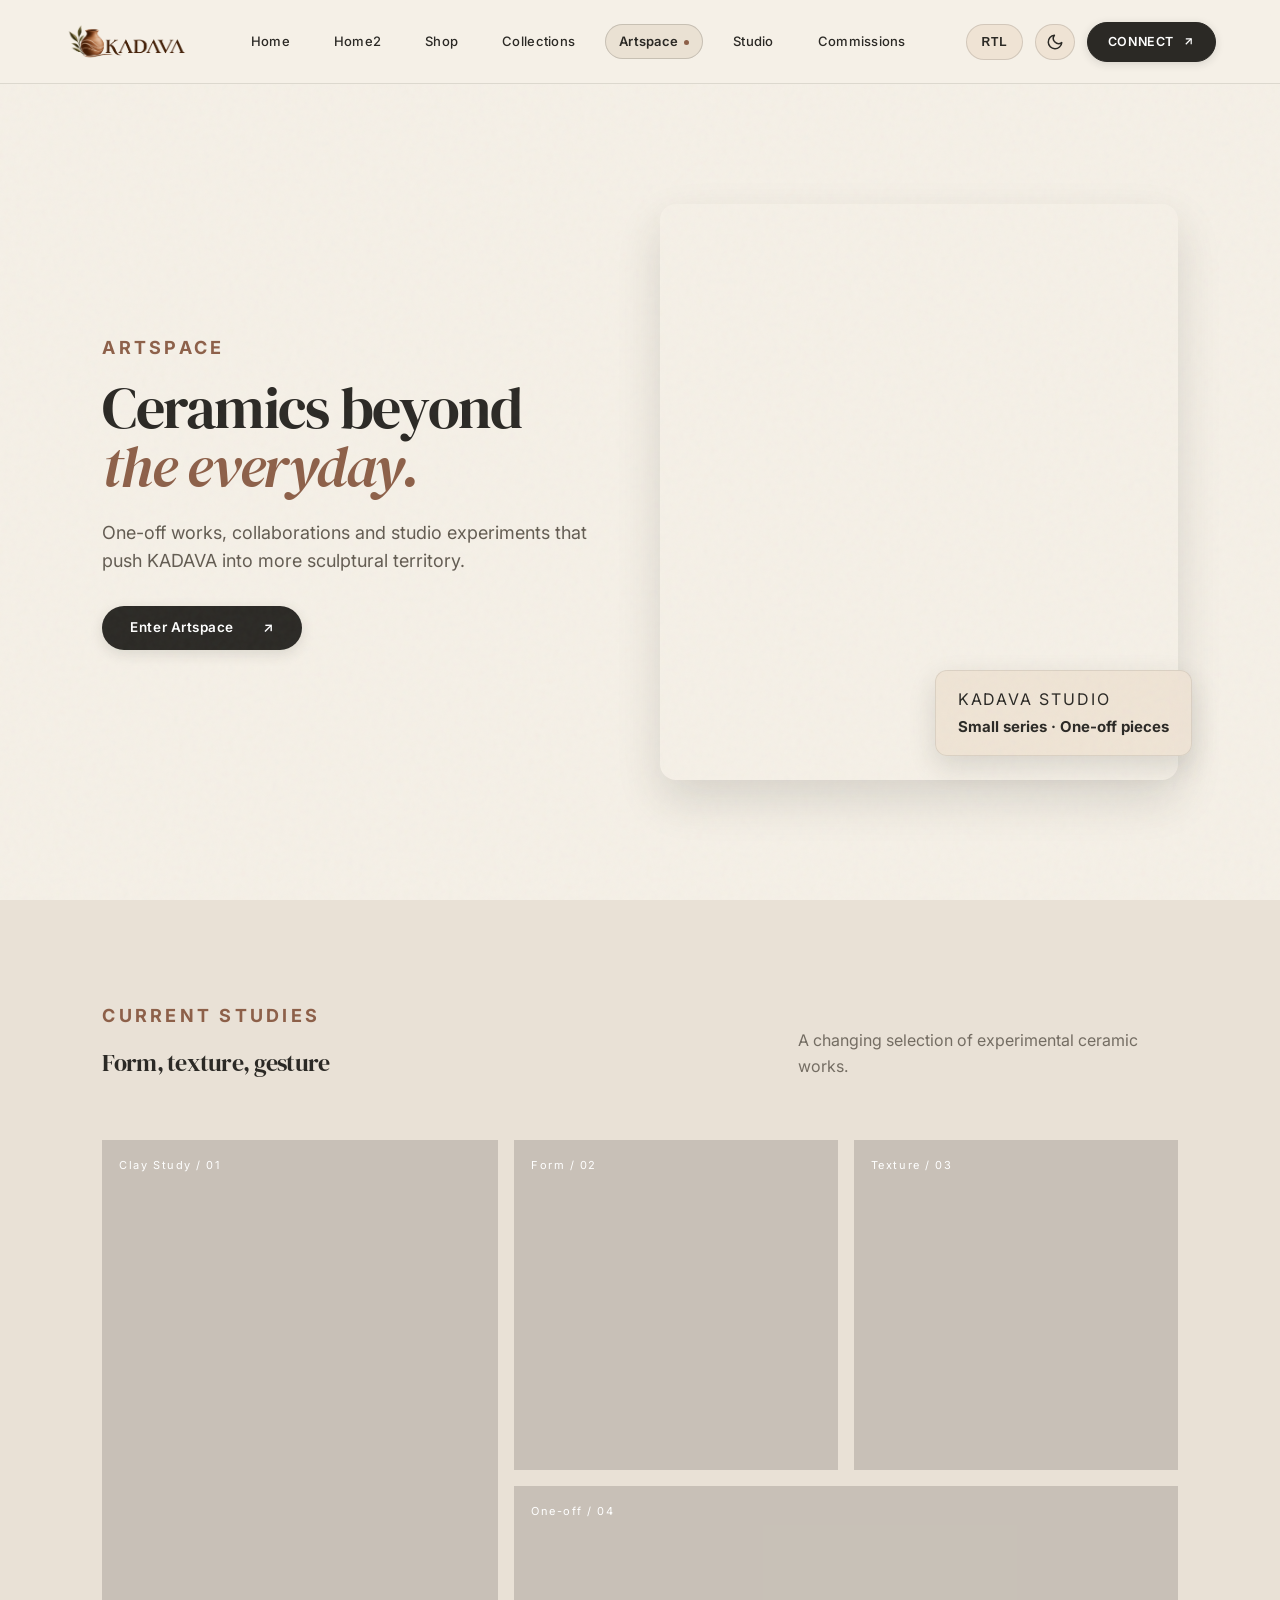
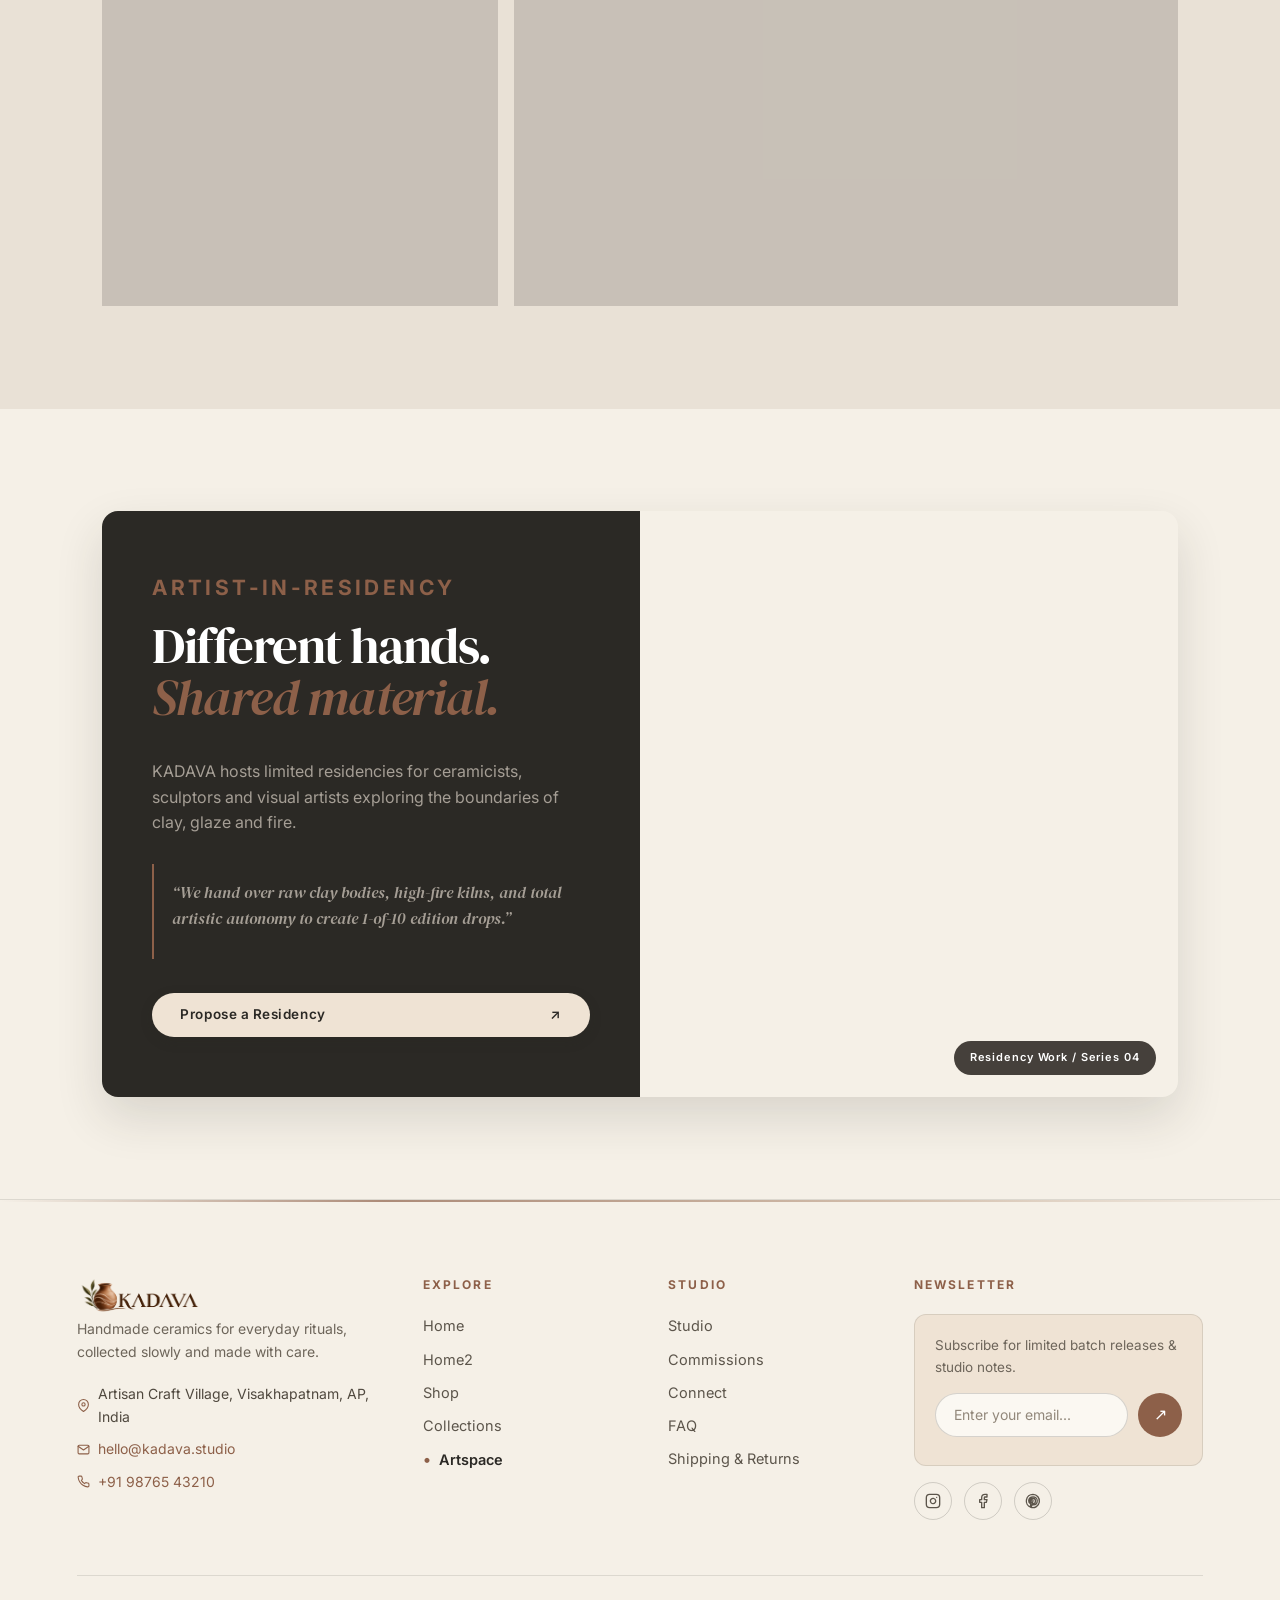
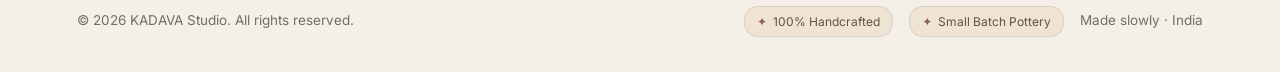
==== commit 71ca1761: "fixed" ====
--- a/artspace.html
+++ b/artspace.html
@@ -7,9 +7,21 @@
   <title>Artspace — KADAVA</title>
   <link rel="preconnect" href="https://fonts.googleapis.com">
   <link rel="preconnect" href="https://fonts.gstatic.com" crossorigin>
-  <link href="https://fonts.googleapis.com/css2?family=DM+Serif+Display&family=Inter:wght@400;500;600&display=swap" rel="stylesheet">
+  <link href="https://fonts.googleapis.com/css2?family=Cairo:wght@400;600;700&family=DM+Serif+Display&family=Inter:wght@400;500;600&display=swap" rel="stylesheet">
   <link rel="icon" type="image/png" href="assets/favicon.png">
   <link rel="stylesheet" href="style.css">
+  <script>
+    (function(){
+      var t=localStorage.getItem('kadava_theme');
+      if(t==='dark'||(!t&&window.matchMedia('(prefers-color-scheme: dark)').matches)){
+        document.documentElement.setAttribute('data-theme','dark');
+      }
+      var d=localStorage.getItem('kadava_dir');
+      if(d==='rtl'){
+        document.documentElement.setAttribute('dir','rtl');
+      }
+    })();
+  </script>
 </head>
 <body>
   <div class="grain"></div>
@@ -155,6 +167,8 @@
   <button class="back-top" id="backTop" aria-label="Back to top">
     <svg width="18" height="18" viewBox="0 0 24 24" fill="none" stroke="currentColor" stroke-width="2.5" stroke-linecap="round" stroke-linejoin="round"><line x1="12" y1="19" x2="12" y2="5"></line><polyline points="5 12 12 5 19 12"></polyline></svg>
   </button>
+  <script src="theme.js"></script>
+  <script src="rtl.js"></script>
   <script src="script.js"></script>
 </body>
 </html>
--- a/style.css
+++ b/style.css
@@ -1207,18 +1207,25 @@
 
 .newsletter{
   display:flex;
-  gap:8px;
+  align-items:center;
+  gap:10px;
+  margin-top:12px;
+  width:100%;
 }
 
 .newsletter input{
+  display:block;
+  flex:1;
+  height:44px;
+  margin:0;
   background:#fbf8f2;
   border:1px solid rgba(43, 41, 37, 0.18);
   border-radius:25px;
   color:#2b2925;
-  padding:10px 16px;
+  padding:0 18px;
   font-size:14px;
   outline:none;
-  width:100%;
+  box-sizing:border-box;
   transition:border-color 0.3s ease, background 0.3s ease;
 }
 
@@ -1235,15 +1242,17 @@
   background:#8d6049;
   border:none;
   border-radius:50%;
-  width:38px;
-  height:38px;
+  width:44px;
+  height:44px;
+  margin:0;
   color:#ffffff;
   font-size:16px;
-  display:flex;
+  display:inline-flex;
   align-items:center;
   justify-content:center;
   cursor:pointer;
   flex-shrink:0;
+  box-sizing:border-box;
   transition:all 0.3s ease;
 }
 
@@ -1933,4 +1942,475 @@
   .materials-grid, .interior-grid, .journal-grid {
     grid-template-columns: 1fr;
   }
+}
+
+/* ==========================================================================
+   THEME & RTL HEADER TOGGLE BUTTONS (IDENTICAL HEIGHT & SHAPE)
+   ========================================================================== */
+.theme-toggle-btn, .rtl-toggle-btn {
+  display: inline-flex;
+  align-items: center;
+  justify-content: center;
+  height: 36px;
+  padding: 0 14px;
+  background: var(--bg-secondary, #efe3d4);
+  color: var(--text-primary, #2b2925);
+  border: 1px solid var(--border-color, rgba(43, 41, 37, 0.15));
+  border-radius: 30px;
+  font-size: 12px;
+  font-weight: 700;
+  letter-spacing: 0.08em;
+  cursor: pointer;
+  transition: all 0.3s ease;
+  user-select: none;
+  text-transform: uppercase;
+  box-sizing: border-box;
+}
+
+.theme-toggle-btn {
+  padding: 0 10px;
+  min-width: 36px;
+}
+
+.theme-toggle-btn:hover, .rtl-toggle-btn:hover {
+  background: #8d6049;
+  color: #ffffff;
+  border-color: #8d6049;
+  transform: translateY(-1px);
+  box-shadow: 0 4px 12px rgba(141, 96, 73, 0.25);
+}
+
+.theme-toggle-btn svg {
+  flex-shrink: 0;
+  transition: transform 0.4s ease;
+}
+
+.theme-toggle-btn:hover svg {
+  transform: rotate(20deg) scale(1.1);
+}
+
+/* ==========================================================================
+   DARK THEME SYSTEM (data-theme="dark") — PERFECT VISIBILITY & HIGH CONTRAST
+   ========================================================================== */
+[data-theme="dark"] {
+  --bg-primary: #171513;
+  --bg-secondary: #221f1c;
+  --bg-card: #221f1c;
+  --bg-header: rgba(23, 21, 19, 0.95);
+  --text-primary: #f5efe6;
+  --text-secondary: #d6cdbf;
+  --text-muted: #9e9486;
+  --accent-color: #d68d68;
+  --border-color: rgba(245, 239, 230, 0.12);
+  --shadow-color: rgba(0, 0, 0, 0.4);
+}
+
+[data-theme="dark"] body {
+  background: var(--bg-primary);
+  color: var(--text-primary);
+}
+
+/* Header & Brand Logo Visibility */
+[data-theme="dark"] .site-header {
+  background: var(--bg-header);
+  border-bottom-color: var(--border-color);
+}
+
+[data-theme="dark"] .brand-logo-img {
+  filter: brightness(2.2) contrast(1.2) drop-shadow(0 0 1px rgba(255, 255, 255, 0.5));
+}
+
+[data-theme="dark"] .brand,
+[data-theme="dark"] .nav a {
+  color: var(--text-primary);
+}
+
+[data-theme="dark"] .nav a:hover {
+  background: rgba(214, 141, 104, 0.18);
+  color: #d68d68;
+}
+
+[data-theme="dark"] .nav a.active {
+  background: #2a2622;
+  color: var(--text-primary);
+  box-shadow: inset 0 0 0 1px var(--border-color);
+}
+
+/* Headings & Text Color Fixes Across All Sections */
+[data-theme="dark"] h1,
+[data-theme="dark"] h2,
+[data-theme="dark"] h3,
+[data-theme="dark"] h4,
+[data-theme="dark"] h5,
+[data-theme="dark"] .hero h1,
+[data-theme="dark"] .section-head h2,
+[data-theme="dark"] .guarantee-header h2,
+[data-theme="dark"] .guarantee-card h4,
+[data-theme="dark"] .breakdown-column h3,
+[data-theme="dark"] .notes-mat-content h3,
+[data-theme="dark"] .usecase-card h3,
+[data-theme="dark"] .journal-card h3,
+[data-theme="dark"] .process-card h3,
+[data-theme="dark"] .craft-highlight-item strong,
+[data-theme="dark"] .maker-quote-box p,
+[data-theme="dark"] .product-meta h3,
+[data-theme="dark"] .product-meta strong {
+  color: var(--text-primary) !important;
+}
+
+[data-theme="dark"] p,
+[data-theme="dark"] .hero-text,
+[data-theme="dark"] .guarantee-header p,
+[data-theme="dark"] .guarantee-card p,
+[data-theme="dark"] .breakdown-list li,
+[data-theme="dark"] .notes-mat-content p,
+[data-theme="dark"] .craft-highlight-item p,
+[data-theme="dark"] .usecase-card p,
+[data-theme="dark"] .journal-card p,
+[data-theme="dark"] .footer-note,
+[data-theme="dark"] .muted,
+[data-theme="dark"] .product-meta p {
+  color: var(--text-secondary);
+}
+
+[data-theme="dark"] .eyebrow,
+[data-theme="dark"] .breakdown-tag,
+[data-theme="dark"] .notes-mat-tag,
+[data-theme="dark"] .breakdown-list li strong,
+[data-theme="dark"] .footer-label {
+  color: #d68d68 !important;
+}
+
+/* Card & Section Containers in Dark Mode */
+[data-theme="dark"] .maker-quote-box,
+[data-theme="dark"] .usecase-card,
+[data-theme="dark"] .journal-card,
+[data-theme="dark"] .process-card,
+[data-theme="dark"] .testimonial-card,
+[data-theme="dark"] .shop-guarantee-section,
+[data-theme="dark"] .guarantee-card,
+[data-theme="dark"] .breakdown-column,
+[data-theme="dark"] .notes-mat-card,
+[data-theme="dark"] .notes-lead-box,
+[data-theme="dark"] .kiln-journal,
+[data-theme="dark"] .interior-gallery {
+  background: var(--bg-secondary) !important;
+  border-color: var(--border-color) !important;
+  color: var(--text-primary) !important;
+}
+
+[data-theme="dark"] .guarantee-card {
+  background: #1d1a17 !important;
+}
+
+[data-theme="dark"] .breakdown-column h3 {
+  border-bottom-color: var(--border-color) !important;
+}
+
+/* Footer Styling in Dark Mode */
+[data-theme="dark"] footer {
+  background: #11100e;
+  border-top-color: var(--border-color);
+}
+
+[data-theme="dark"] .footer-contact-info span,
+[data-theme="dark"] .footer-links a {
+  color: var(--text-secondary);
+}
+
+[data-theme="dark"] .footer-contact-info a {
+  color: #d68d68;
+}
+
+[data-theme="dark"] .footer-contact-info a:hover,
+[data-theme="dark"] .footer-links a:hover {
+  color: var(--text-primary);
+}
+
+[data-theme="dark"] .footer-newsletter-box {
+  background: #1d1a17;
+  border: 1px solid var(--border-color);
+}
+
+[data-theme="dark"] .footer-newsletter-box p {
+  color: var(--text-primary);
+}
+
+[data-theme="dark"] .footer-newsletter-box form input {
+  background: #23201c;
+  color: var(--text-primary);
+  border-color: var(--border-color);
+}
+
+[data-theme="dark"] .footer-newsletter-box form input::placeholder {
+  color: var(--text-muted);
+}
+
+[data-theme="dark"] .footer-newsletter-box form button {
+  background: #d68d68;
+  color: #171513;
+}
+
+[data-theme="dark"] .socials a {
+  background: #23201c;
+  color: var(--text-primary);
+  border: 1px solid var(--border-color);
+}
+
+[data-theme="dark"] .socials a:hover {
+  background: #d68d68;
+  color: #171513;
+  border-color: #d68d68;
+}
+
+/* Buttons, Floating Elements & Inputs */
+[data-theme="dark"] .button-dark {
+  background: #d68d68;
+  color: #171513;
+}
+
+[data-theme="dark"] .button-dark:hover {
+  background: #f5efe6;
+  color: #171513;
+}
+
+[data-theme="dark"] .button-light {
+  background: #2a2622;
+  color: var(--text-primary);
+}
+
+[data-theme="dark"] .button-light:hover {
+  background: #d68d68;
+  color: #171513;
+}
+
+[data-theme="dark"] .quick {
+  background: rgba(23, 21, 19, 0.92);
+  color: #f5efe6;
+}
+
+[data-theme="dark"] .quick:hover {
+  background: #d68d68;
+  color: #171513;
+}
+
+[data-theme="dark"] input,
+[data-theme="dark"] select,
+[data-theme="dark"] textarea {
+  background: #1d1a17;
+  color: #f5efe6;
+  border-color: var(--border-color);
+}
+
+[data-theme="dark"] .floating-note {
+  background: rgba(34, 31, 28, 0.94);
+  color: #f5efe6;
+  border-color: var(--border-color);
+}
+
+[data-theme="dark"] .floating-note strong {
+  color: #d68d68;
+}
+
+[data-theme="dark"] .modal-content {
+  background: #221f1c;
+  color: #f5efe6;
+  border: 1px solid var(--border-color);
+}
+
+[data-theme="dark"] .back-top {
+  background: #23201c;
+  color: #f5efe6;
+  border: 1px solid var(--border-color);
+}
+
+[data-theme="dark"] .back-top:hover {
+  background: #d68d68;
+  color: #171513;
+}
+
+/* ==========================================================================
+   100% RTL LAYOUT & ALIGNMENT SYSTEM (dir="rtl")
+   ========================================================================== */
+[dir="rtl"] {
+  font-family: "Cairo", "Inter", system-ui, -apple-system, sans-serif;
+  text-align: right;
+  direction: rtl;
+}
+
+/* Site Header Alignment in RTL */
+[dir="rtl"] .site-header {
+  direction: rtl;
+  flex-direction: row;
+}
+
+[dir="rtl"] .site-header .brand {
+  order: 1;
+}
+
+[dir="rtl"] .site-header .nav {
+  order: 2;
+  direction: rtl;
+  flex-direction: row;
+}
+
+[dir="rtl"] .site-header .header-actions {
+  order: 3;
+  direction: rtl;
+  flex-direction: row;
+}
+
+[dir="rtl"] .nav a.active::after {
+  margin-left: 0;
+  margin-right: 6px;
+}
+
+/* Hero Section Alignment */
+[dir="rtl"] .hero {
+  direction: rtl;
+}
+
+[dir="rtl"] .hero-copy {
+  text-align: right;
+}
+
+[dir="rtl"] .floating-note {
+  right: auto;
+  left: -14px;
+}
+
+/* Intro Section Editorial Collage & Quote Box */
+[dir="rtl"] .intro-editorial-grid {
+  direction: rtl;
+}
+
+[dir="rtl"] .intro-editorial-copy {
+  text-align: right;
+}
+
+[dir="rtl"] .maker-quote-box {
+  border-left: none;
+  border-right: 3px solid #8d6049;
+  border-radius: 10px 0 0 10px;
+  text-align: right;
+}
+
+[dir="rtl"] .collage-tag {
+  left: auto;
+  right: 18px;
+}
+
+[dir="rtl"] .collage-sub-frame {
+  right: auto;
+  left: 0;
+}
+
+[dir="rtl"] .collage-main-frame {
+  left: auto;
+  right: 0;
+}
+
+/* Craft Highlights Bar */
+[dir="rtl"] .craft-highlights-bar {
+  direction: rtl;
+}
+
+[dir="rtl"] .craft-highlight-item {
+  direction: rtl;
+  text-align: right;
+}
+
+/* Grids Across All Pages */
+[dir="rtl"] .collection-grid,
+[dir="rtl"] .process-grid,
+[dir="rtl"] .product-grid,
+[dir="rtl"] .testimonials-grid,
+[dir="rtl"] .usecases-grid,
+[dir="rtl"] .guarantee-grid,
+[dir="rtl"] .materials-grid,
+[dir="rtl"] .interior-grid,
+[dir="rtl"] .journal-grid {
+  direction: rtl;
+}
+
+[dir="rtl"] .section-head {
+  direction: rtl;
+  text-align: right;
+}
+
+[dir="rtl"] .process-card,
+[dir="rtl"] .usecase-card,
+[dir="rtl"] .journal-card,
+[dir="rtl"] .testimonial-card,
+[dir="rtl"] .product-card,
+[dir="rtl"] .material-card,
+[dir="rtl"] .guarantee-card {
+  text-align: right;
+  direction: rtl;
+}
+
+/* Buttons & Icons */
+[dir="rtl"] .header-connect-btn svg {
+  transform: scaleX(-1);
+}
+
+[dir="rtl"] .header-connect-btn:hover svg {
+  transform: scaleX(-1) translate(2px, -2px);
+}
+
+[dir="rtl"] .button {
+  direction: rtl;
+}
+
+/* Footer Alignment */
+[dir="rtl"] footer {
+  direction: rtl;
+}
+
+[dir="rtl"] .footer-grid {
+  direction: rtl;
+}
+
+[dir="rtl"] .footer-brand-col,
+[dir="rtl"] .footer-links,
+[dir="rtl"] .footer-newsletter-col {
+  text-align: right;
+  direction: rtl;
+}
+
+[dir="rtl"] .footer-newsletter-box form,
+[dir="rtl"] .newsletter {
+  direction: rtl;
+  align-items: center;
+}
+
+[dir="rtl"] .footer-newsletter-box button,
+[dir="rtl"] .newsletter button {
+  transform: scaleX(-1);
+}
+
+[dir="rtl"] .footer-bottom {
+  direction: rtl;
+}
+
+[dir="rtl"] .footer-bottom-badges {
+  direction: rtl;
+}
+
+[dir="rtl"] .back-top {
+  right: auto;
+  left: 28px;
+}
+
+/* Mobile Nav Drawer Alignment */
+@media (max-width: 900px) {
+  [dir="rtl"] .nav {
+    left: auto;
+    right: 0;
+    transform: translateX(100%);
+    text-align: right;
+  }
+  [dir="rtl"] .nav.open {
+    transform: translateX(0);
+  }
 }
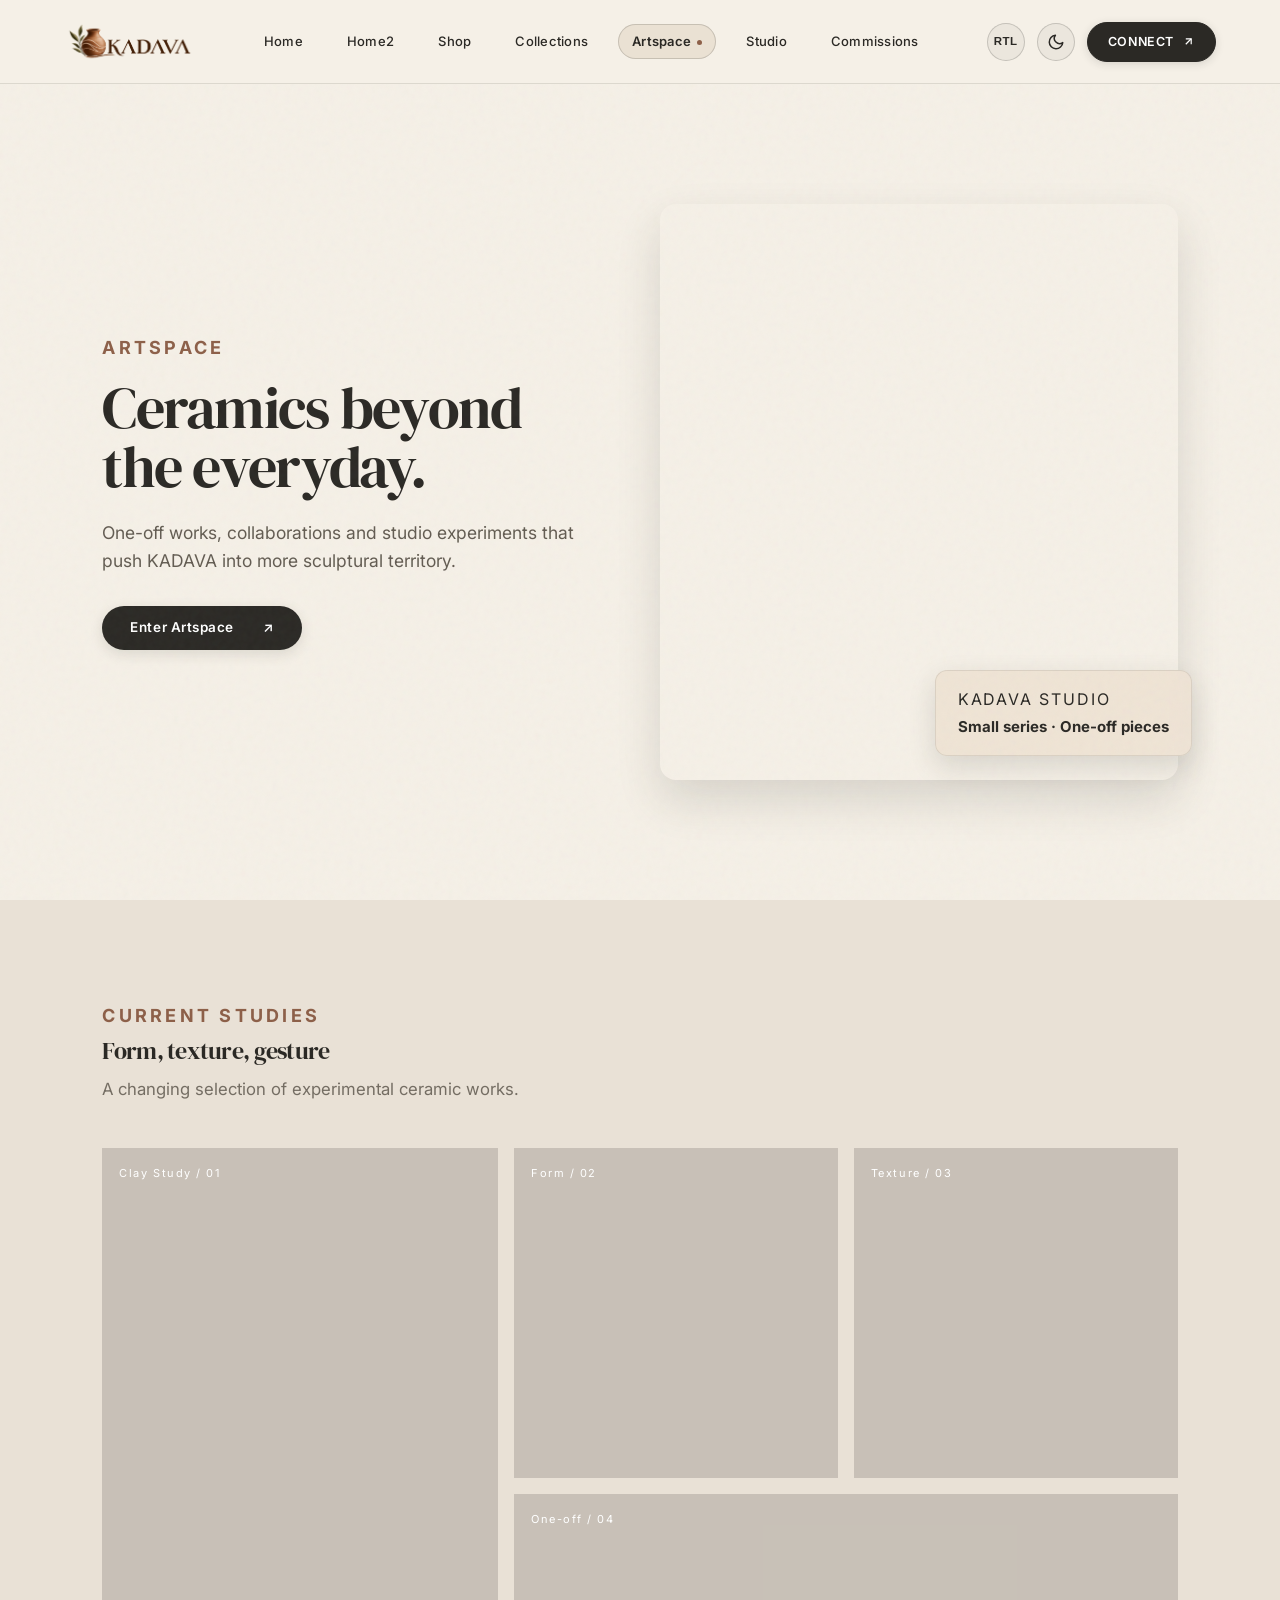
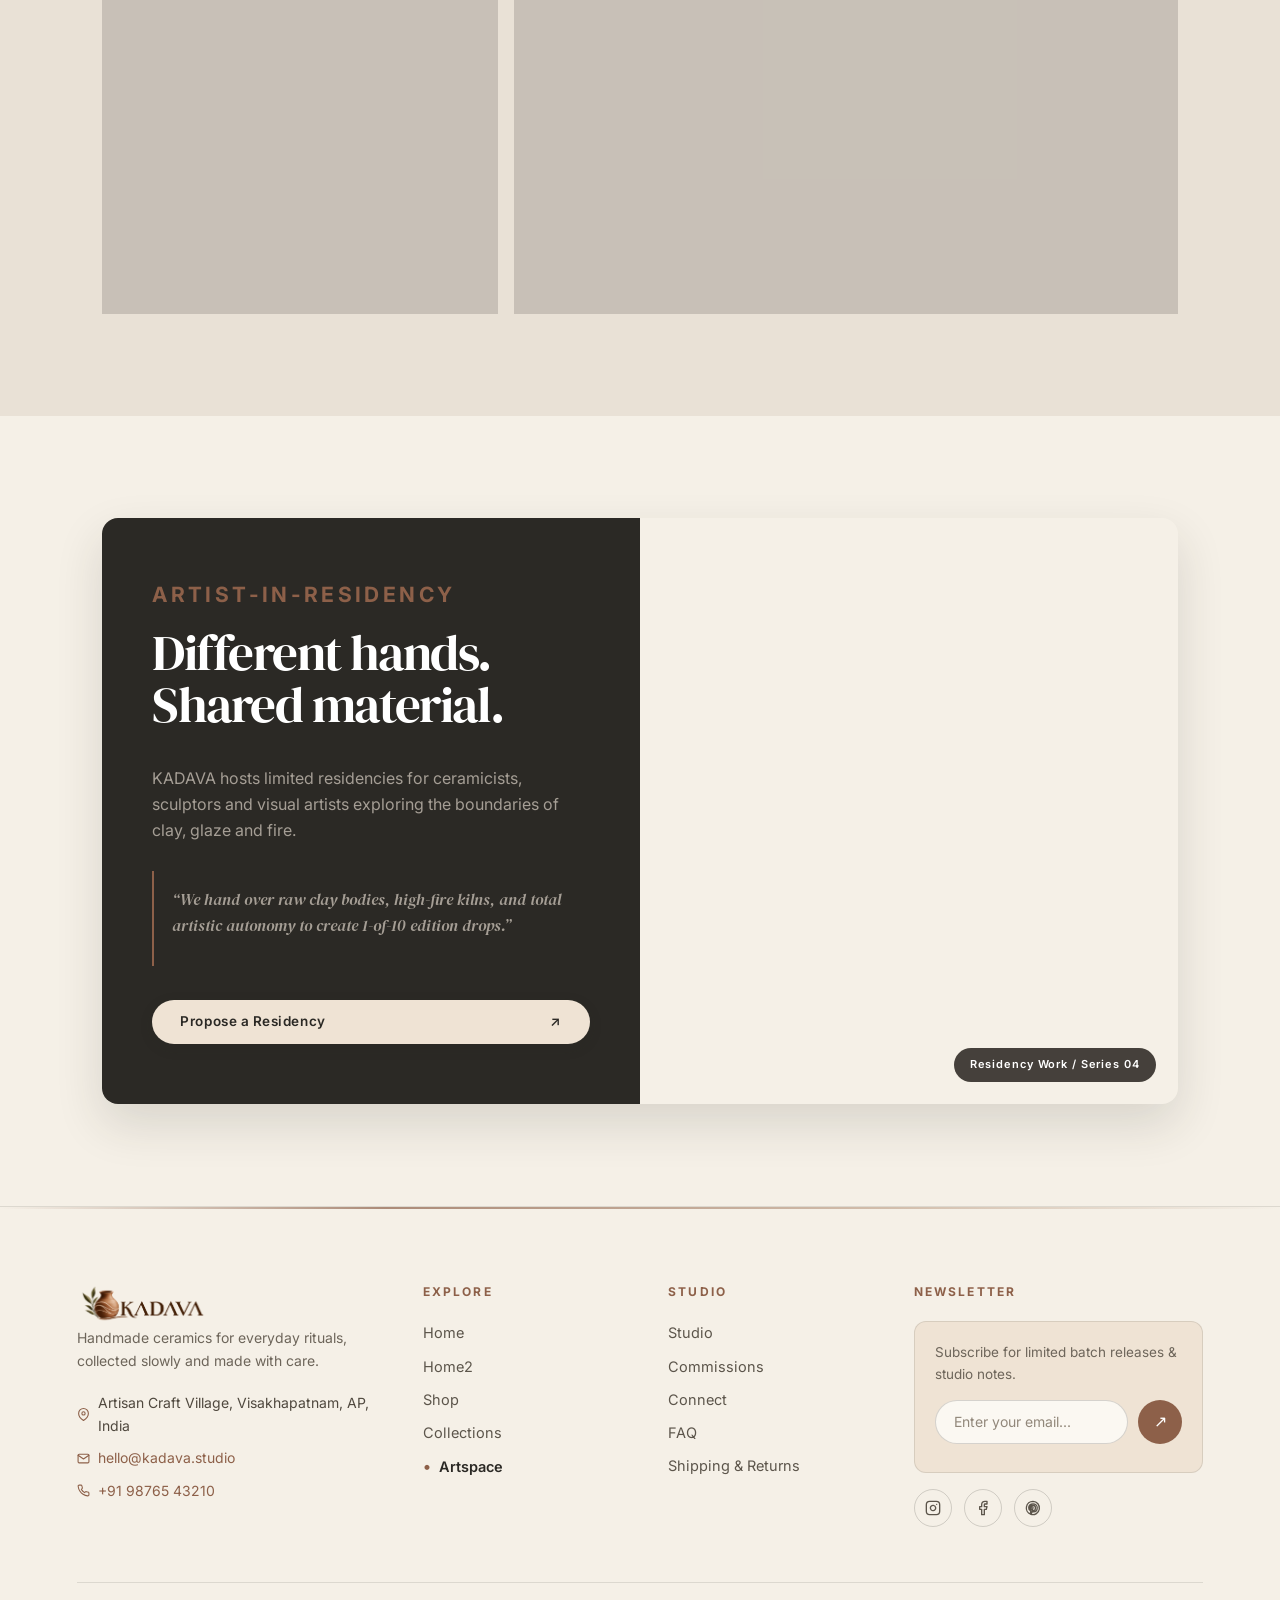
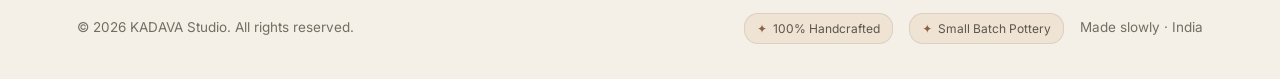
==== commit e4970e31: "2pages" ====
--- a/artspace.html
+++ b/artspace.html
@@ -1,5 +1,6 @@
 <!DOCTYPE html>
 <html lang="en">
+
 <head>
   <meta charset="UTF-8">
   <meta name="viewport" content="width=device-width, initial-scale=1.0">
@@ -7,22 +8,25 @@
   <title>Artspace — KADAVA</title>
   <link rel="preconnect" href="https://fonts.googleapis.com">
   <link rel="preconnect" href="https://fonts.gstatic.com" crossorigin>
-  <link href="https://fonts.googleapis.com/css2?family=Cairo:wght@400;600;700&family=DM+Serif+Display&family=Inter:wght@400;500;600&display=swap" rel="stylesheet">
+  <link
+    href="https://fonts.googleapis.com/css2?family=Cairo:wght@400;600;700&family=DM+Serif+Display&family=Inter:wght@400;500;600&display=swap"
+    rel="stylesheet">
   <link rel="icon" type="image/png" href="assets/favicon.png">
   <link rel="stylesheet" href="style.css">
   <script>
-    (function(){
-      var t=localStorage.getItem('kadava_theme');
-      if(t==='dark'||(!t&&window.matchMedia('(prefers-color-scheme: dark)').matches)){
-        document.documentElement.setAttribute('data-theme','dark');
+    (function () {
+      var t = localStorage.getItem('kadava_theme');
+      if (t === 'dark' || (!t && window.matchMedia('(prefers-color-scheme: dark)').matches)) {
+        document.documentElement.setAttribute('data-theme', 'dark');
       }
-      var d=localStorage.getItem('kadava_dir');
-      if(d==='rtl'){
-        document.documentElement.setAttribute('dir','rtl');
+      var d = localStorage.getItem('kadava_dir');
+      if (d === 'rtl') {
+        document.documentElement.setAttribute('dir', 'rtl');
       }
     })();
   </script>
 </head>
+
 <body>
   <div class="grain"></div>
   <header class="site-header" id="top">
@@ -44,7 +48,10 @@
     <div class="header-actions">
       <a class="header-connect-btn" href="connect.html">
         <span>Connect</span>
-        <svg viewBox="0 0 24 24"><line x1="7" y1="17" x2="17" y2="7"></line><polyline points="7 7 17 7 17 17"></polyline></svg>
+        <svg viewBox="0 0 24 24">
+          <line x1="7" y1="17" x2="17" y2="7"></line>
+          <polyline points="7 7 17 7 17 17"></polyline>
+        </svg>
       </a>
     </div>
   </header>
@@ -53,12 +60,15 @@
     <section class="hero section reveal">
       <div class="hero-copy">
         <p class="eyebrow">ARTSPACE</p>
-        <h1>Ceramics beyond<br><em>the everyday.</em></h1>
-        <p class="hero-text">One-off works, collaborations and studio experiments that push KADAVA into more sculptural territory.</p>
+        <h1>Ceramics beyond the everyday.</em></h1>
+        <p class="hero-text">One-off works, collaborations and studio experiments that push KADAVA into more sculptural
+          territory.</p>
         <a class="button button-dark" href="shop.html">Enter Artspace <span>↗</span></a>
       </div>
       <div class="hero-art">
-        <div class="hero-image" style="background-image:url('https://images.squarespace-cdn.com/content/v1/684fb4071e017004de7840f3/1766343376373-A9ZCEYTCJLWGGEXIENJO/image-asset.jpeg')"></div>
+        <div class="hero-image"
+          style="background-image:url('https://images.squarespace-cdn.com/content/v1/684fb4071e017004de7840f3/1766343376373-A9ZCEYTCJLWGGEXIENJO/image-asset.jpeg')">
+        </div>
         <div class="floating-note">KADAVA STUDIO<br><strong>Small series · One-off pieces</strong></div>
       </div>
     </section>
@@ -67,15 +77,23 @@
       <div class="section-head">
         <div>
           <p class="eyebrow">CURRENT STUDIES</p>
-          <h2>Form, texture, gesture</h2>
+          <h2 class="heading-dark-contrast">Form, texture, gesture</h2>
         </div>
         <p class="muted">A changing selection of experimental ceramic works.</p>
       </div>
       <div class="art-grid">
-        <div class="art-large" style="background-image:url('https://images.hindustantimes.com/rf/image_size_800x600/HT/p2/2016/08/03/Pictures/affordable-scholarships-sculptures-sculptures-tribhuwan-scholarships-affordable_c333bdb4-596e-11e6-92e9-543a978214ab.jpg')"><span>Clay Study / 01</span></div>
-        <div class="art-small" style="background-image:url('https://images.squarespace-cdn.com/content/5ab6addce2ccd1996fe8e2d0/1521930668498-WAHTPPG0QHGAGPR3L7B2/image-asset.jpeg?content-type=image%2Fjpeg&format=1000w')"><span>Form / 02</span></div>
-        <div class="art-small" style="background-image:url('https://images.squarespace-cdn.com/content/v1/62f4bf05abd1ea03de24eb60/1663577283868-AHSWTXSEPECNVM63KFSD/Blue-Scale-Everyday-Mugs-Phot-cred-Yeshen-Venema-Emma-Lacey-2.9.196173-1-1118x1118.jpg')"><span>Texture / 03</span></div>
-        <div class="art-wide" style="background-image:url('https://images.squarespace-cdn.com/content/v1/62f4bf05abd1ea03de24eb60/1660736212901-ZMRNB8JCRWU4MSLSCNY9/Tacit%2BPorcelain%2BMug%2Bby%2BEmma%2BLacey.jpeg')"><span>One-off / 04</span></div>
+        <div class="art-large"
+          style="background-image:url('https://images.hindustantimes.com/rf/image_size_800x600/HT/p2/2016/08/03/Pictures/affordable-scholarships-sculptures-sculptures-tribhuwan-scholarships-affordable_c333bdb4-596e-11e6-92e9-543a978214ab.jpg')">
+          <span>Clay Study / 01</span></div>
+        <div class="art-small"
+          style="background-image:url('https://images.squarespace-cdn.com/content/5ab6addce2ccd1996fe8e2d0/1521930668498-WAHTPPG0QHGAGPR3L7B2/image-asset.jpeg?content-type=image%2Fjpeg&format=1000w')">
+          <span>Form / 02</span></div>
+        <div class="art-small"
+          style="background-image:url('https://images.squarespace-cdn.com/content/v1/62f4bf05abd1ea03de24eb60/1663577283868-AHSWTXSEPECNVM63KFSD/Blue-Scale-Everyday-Mugs-Phot-cred-Yeshen-Venema-Emma-Lacey-2.9.196173-1-1118x1118.jpg')">
+          <span>Texture / 03</span></div>
+        <div class="art-wide"
+          style="background-image:url('https://images.squarespace-cdn.com/content/v1/62f4bf05abd1ea03de24eb60/1660736212901-ZMRNB8JCRWU4MSLSCNY9/Tacit%2BPorcelain%2BMug%2Bby%2BEmma%2BLacey.jpeg')">
+          <span>One-off / 04</span></div>
       </div>
     </section>
 
@@ -84,14 +102,17 @@
       <div class="spotlight-split">
         <div class="spotlight-dark-panel">
           <span class="spotlight-badge">ARTIST-IN-RESIDENCY</span>
-          <h2>Different hands.<br><em>Shared material.</em></h2>
-          <p>KADAVA hosts limited residencies for ceramicists, sculptors and visual artists exploring the boundaries of clay, glaze and fire.</p>
+          <h2>Different hands. Shared material.</em></h2>
+          <p>KADAVA hosts limited residencies for ceramicists, sculptors and visual artists exploring the boundaries of
+            clay, glaze and fire.</p>
           <div class="spotlight-quote">
-            <p>“We hand over raw clay bodies, high-fire kilns, and total artistic autonomy to create 1-of-10 edition drops.”</p>
+            <p>“We hand over raw clay bodies, high-fire kilns, and total artistic autonomy to create 1-of-10 edition
+              drops.”</p>
           </div>
           <a class="button button-light" href="connect.html">Propose a Residency <span>↗</span></a>
         </div>
-        <div class="spotlight-image-panel" style="background-image:url('https://images.squarespace-cdn.com/content/v1/684fb4071e017004de7840f3/1766343376373-A9ZCEYTCJLWGGEXIENJO/image-asset.jpeg')">
+        <div class="spotlight-image-panel"
+          style="background-image:url('https://images.squarespace-cdn.com/content/v1/684fb4071e017004de7840f3/1766343376373-A9ZCEYTCJLWGGEXIENJO/image-asset.jpeg')">
           <div class="spotlight-img-tag">Residency Work / Series 04</div>
         </div>
       </div>
@@ -106,9 +127,22 @@
         </a>
         <p class="footer-note">Handmade ceramics for everyday rituals, collected slowly and made with care.</p>
         <div class="footer-contact-info">
-          <span><svg width="13" height="13" viewBox="0 0 24 24" fill="none" stroke="currentColor" stroke-width="2" stroke-linecap="round" stroke-linejoin="round"><path d="M21 10c0 7-9 13-9 13s-9-6-9-13a9 9 0 0 1 18 0z"></path><circle cx="12" cy="10" r="3"></circle></svg> Artisan Craft Village, Visakhapatnam, AP, India</span>
-          <a href="mailto:hello@kadava.studio"><svg width="13" height="13" viewBox="0 0 24 24" fill="none" stroke="currentColor" stroke-width="2" stroke-linecap="round" stroke-linejoin="round"><path d="M4 4h16c1.1 0 2 .9 2 2v12c0 1.1-.9 2-2 2H4c-1.1 0-2-.9-2-2V6c0-1.1.9-2 2-2z"></path><polyline points="22,6 12,13 2,6"></polyline></svg> hello@kadava.studio</a>
-          <a href="tel:+919876543210"><svg width="13" height="13" viewBox="0 0 24 24" fill="none" stroke="currentColor" stroke-width="2" stroke-linecap="round" stroke-linejoin="round"><path d="M22 16.92v3a2 2 0 0 1-2.18 2 19.79 19.79 0 0 1-8.63-3.07 19.5 19.5 0 0 1-6-6 19.79 19.79 0 0 1-3.07-8.67A2 2 0 0 1 4.11 2h3a2 2 0 0 1 2 1.72 12.84 12.84 0 0 0 .7 2.81 2 2 0 0 1-.45 2.11L8.09 9.91a16 16 0 0 0 6 6l1.27-1.27a2 2 0 0 1 2.11-.45 12.84 12.84 0 0 0 2.81.7A2 2 0 0 1 22 16.92z"></path></svg> +91 98765 43210</a>
+          <span><svg width="13" height="13" viewBox="0 0 24 24" fill="none" stroke="currentColor" stroke-width="2"
+              stroke-linecap="round" stroke-linejoin="round">
+              <path d="M21 10c0 7-9 13-9 13s-9-6-9-13a9 9 0 0 1 18 0z"></path>
+              <circle cx="12" cy="10" r="3"></circle>
+            </svg> Artisan Craft Village, Visakhapatnam, AP, India</span>
+          <a href="mailto:hello@kadava.studio"><svg width="13" height="13" viewBox="0 0 24 24" fill="none"
+              stroke="currentColor" stroke-width="2" stroke-linecap="round" stroke-linejoin="round">
+              <path d="M4 4h16c1.1 0 2 .9 2 2v12c0 1.1-.9 2-2 2H4c-1.1 0-2-.9-2-2V6c0-1.1.9-2 2-2z"></path>
+              <polyline points="22,6 12,13 2,6"></polyline>
+            </svg> hello@kadava.studio</a>
+          <a href="tel:+919876543210"><svg width="13" height="13" viewBox="0 0 24 24" fill="none" stroke="currentColor"
+              stroke-width="2" stroke-linecap="round" stroke-linejoin="round">
+              <path
+                d="M22 16.92v3a2 2 0 0 1-2.18 2 19.79 19.79 0 0 1-8.63-3.07 19.5 19.5 0 0 1-6-6 19.79 19.79 0 0 1-3.07-8.67A2 2 0 0 1 4.11 2h3a2 2 0 0 1 2 1.72 12.84 12.84 0 0 0 .7 2.81 2 2 0 0 1-.45 2.11L8.09 9.91a16 16 0 0 0 6 6l1.27-1.27a2 2 0 0 1 2.11-.45 12.84 12.84 0 0 0 2.81.7A2 2 0 0 1 22 16.92z">
+              </path>
+            </svg> +91 98765 43210</a>
         </div>
       </div>
       <div>
@@ -143,13 +177,26 @@
         </div>
         <div class="socials">
           <a href="#" aria-label="Instagram" title="Instagram">
-            <svg viewBox="0 0 24 24" width="16" height="16" fill="none" stroke="currentColor" stroke-width="2" stroke-linecap="round" stroke-linejoin="round"><rect x="2" y="2" width="20" height="20" rx="5" ry="5"></rect><path d="M16 11.37A4 4 0 1 1 12.63 8 4 4 0 0 1 16 11.37z"></path><line x1="17.5" y1="6.5" x2="17.51" y2="6.5"></line></svg>
+            <svg viewBox="0 0 24 24" width="16" height="16" fill="none" stroke="currentColor" stroke-width="2"
+              stroke-linecap="round" stroke-linejoin="round">
+              <rect x="2" y="2" width="20" height="20" rx="5" ry="5"></rect>
+              <path d="M16 11.37A4 4 0 1 1 12.63 8 4 4 0 0 1 16 11.37z"></path>
+              <line x1="17.5" y1="6.5" x2="17.51" y2="6.5"></line>
+            </svg>
           </a>
           <a href="#" aria-label="Facebook" title="Facebook">
-            <svg viewBox="0 0 24 24" width="16" height="16" fill="none" stroke="currentColor" stroke-width="2" stroke-linecap="round" stroke-linejoin="round"><path d="M18 2h-3a5 5 0 0 0-5 5v3H7v4h3v8h4v-8h3l1-4h-4V7a1 1 0 0 1 1-1h3z"></path></svg>
+            <svg viewBox="0 0 24 24" width="16" height="16" fill="none" stroke="currentColor" stroke-width="2"
+              stroke-linecap="round" stroke-linejoin="round">
+              <path d="M18 2h-3a5 5 0 0 0-5 5v3H7v4h3v8h4v-8h3l1-4h-4V7a1 1 0 0 1 1-1h3z"></path>
+            </svg>
           </a>
           <a href="#" aria-label="Pinterest" title="Pinterest">
-            <svg viewBox="0 0 24 24" width="16" height="16" fill="none" stroke="currentColor" stroke-width="2" stroke-linecap="round" stroke-linejoin="round"><path d="M12 2a10 10 0 0 0-3.66 19.31c-.08-.84-.15-2.13.03-3.05l1.1-4.66s-.28-.56-.28-1.39c0-1.3.75-2.27 1.7-2.27.8 0 1.18.6 1.18 1.32 0 .8-.51 2-.78 3.12-.22.94.47 1.7 1.4 1.7 1.68 0 2.97-1.77 2.97-4.33 0-2.26-1.63-3.84-3.95-3.84-2.69 0-4.27 2.02-4.27 4.1 0 .81.31 1.68.7 2.16.08.09.09.17.06.31l-.26 1.07c-.04.17-.15.22-.34.13-1.25-.58-2.03-2.4-2.03-3.87 0-3.15 2.29-6.04 6.6-6.04 3.47 0 6.16 2.47 6.16 5.77 0 3.44-2.17 6.21-5.18 6.21-1.01 0-1.97-.53-2.3-1.15l-.62 2.38c-.23.88-.84 1.98-1.26 2.65A10 10 0 1 0 12 2z"></path></svg>
+            <svg viewBox="0 0 24 24" width="16" height="16" fill="none" stroke="currentColor" stroke-width="2"
+              stroke-linecap="round" stroke-linejoin="round">
+              <path
+                d="M12 2a10 10 0 0 0-3.66 19.31c-.08-.84-.15-2.13.03-3.05l1.1-4.66s-.28-.56-.28-1.39c0-1.3.75-2.27 1.7-2.27.8 0 1.18.6 1.18 1.32 0 .8-.51 2-.78 3.12-.22.94.47 1.7 1.4 1.7 1.68 0 2.97-1.77 2.97-4.33 0-2.26-1.63-3.84-3.95-3.84-2.69 0-4.27 2.02-4.27 4.1 0 .81.31 1.68.7 2.16.08.09.09.17.06.31l-.26 1.07c-.04.17-.15.22-.34.13-1.25-.58-2.03-2.4-2.03-3.87 0-3.15 2.29-6.04 6.6-6.04 3.47 0 6.16 2.47 6.16 5.77 0 3.44-2.17 6.21-5.18 6.21-1.01 0-1.97-.53-2.3-1.15l-.62 2.38c-.23.88-.84 1.98-1.26 2.65A10 10 0 1 0 12 2z">
+              </path>
+            </svg>
           </a>
         </div>
       </div>
@@ -165,10 +212,15 @@
   </footer>
 
   <button class="back-top" id="backTop" aria-label="Back to top">
-    <svg width="18" height="18" viewBox="0 0 24 24" fill="none" stroke="currentColor" stroke-width="2.5" stroke-linecap="round" stroke-linejoin="round"><line x1="12" y1="19" x2="12" y2="5"></line><polyline points="5 12 12 5 19 12"></polyline></svg>
+    <svg width="18" height="18" viewBox="0 0 24 24" fill="none" stroke="currentColor" stroke-width="2.5"
+      stroke-linecap="round" stroke-linejoin="round">
+      <line x1="12" y1="19" x2="12" y2="5"></line>
+      <polyline points="5 12 12 5 19 12"></polyline>
+    </svg>
   </button>
   <script src="theme.js"></script>
   <script src="rtl.js"></script>
   <script src="script.js"></script>
 </body>
+
 </html>
--- a/style.css
+++ b/style.css
@@ -1,53 +1,62 @@
-*{box-sizing:border-box}
-html{scroll-behavior:smooth}
-body{
-  margin:0;
-  background:#f5f0e7;
-  color:#2b2925;
-  font-family:Inter,system-ui,-apple-system,BlinkMacSystemFont,"Segoe UI",Roboto,sans-serif;
-  font-size:16px;
-  line-height:1.6;
+* {
+  box-sizing: border-box
+}
+
+html {
+  scroll-behavior: smooth
+}
+
+body {
+  margin: 0;
+  background: #f5f0e7;
+  color: #2b2925;
+  font-family: Inter, system-ui, -apple-system, BlinkMacSystemFont, "Segoe UI", Roboto, sans-serif;
+  font-size: 16px;
+  line-height: 1.6;
 }
 
 /* Background Grain Texture */
-.grain{
-  position:fixed;
-  inset:0;
-  pointer-events:none;
-  opacity:.035;
-  z-index:50;
-  background-image:url("data:image/svg+xml,%3Csvg viewBox='0 0 160 160' xmlns='http://www.w3.org/2000/svg'%3E%3Cfilter id='n'%3E%3CfeTurbulence type='fractalNoise' baseFrequency='.9' numOctaves='4' stitchTiles='stitch'/%3E%3C/filter%3E%3Crect width='100%25' height='100%25' filter='url(%23n)'/%3E%3C/svg%3E");
+.grain {
+  position: fixed;
+  inset: 0;
+  pointer-events: none;
+  opacity: .035;
+  z-index: 50;
+  background-image: url("data:image/svg+xml,%3Csvg viewBox='0 0 160 160' xmlns='http://www.w3.org/2000/svg'%3E%3Cfilter id='n'%3E%3CfeTurbulence type='fractalNoise' baseFrequency='.9' numOctaves='4' stitchTiles='stitch'/%3E%3C/filter%3E%3Crect width='100%25' height='100%25' filter='url(%23n)'/%3E%3C/svg%3E");
 }
 
 /* Header & Navigation System */
-.site-header{
-  height:84px;
-  display:flex;
-  align-items:center;
-  justify-content:space-between;
-  padding:0 5vw;
-  border-bottom:1px solid rgba(43,41,37,0.12);
-  position:sticky;
-  top:0;
-  background:rgba(245,240,231,.95);
-  backdrop-filter:blur(14px);
-  -webkit-backdrop-filter:blur(14px);
-  z-index:100;
-  transition:all 0.3s ease;
-}
-
-.brand{
-  display:flex;
-  gap:12px;
-  align-items:center;
-  text-decoration:none;
-  color:#2b2925;
-  font-weight:600;
-  letter-spacing:.18em;
-  font-size:15px;
-  transition:opacity .2s ease;
-}
-.brand:hover{opacity:.85}
+.site-header {
+  height: 84px;
+  display: flex;
+  align-items: center;
+  justify-content: space-between;
+  padding: 0 5vw;
+  border-bottom: 1px solid rgba(43, 41, 37, 0.12);
+  position: sticky;
+  top: 0;
+  background: rgba(245, 240, 231, .95);
+  backdrop-filter: blur(14px);
+  -webkit-backdrop-filter: blur(14px);
+  z-index: 100;
+  transition: all 0.3s ease;
+}
+
+.brand {
+  display: flex;
+  gap: 12px;
+  align-items: center;
+  text-decoration: none;
+  color: #2b2925;
+  font-weight: 600;
+  letter-spacing: .18em;
+  font-size: 15px;
+  transition: opacity .2s ease;
+}
+
+.brand:hover {
+  opacity: .85
+}
 
 .brand-logo-img {
   height: 42px;
@@ -57,259 +66,304 @@
   display: block;
   transition: transform 0.3s ease;
 }
+
 .brand:hover .brand-logo-img {
   transform: scale(1.03);
 }
 
-.brand-mark{
-  display:grid;
-  place-items:center;
-  width:28px;
-  height:28px;
-  border:1px solid #2b2925;
-  border-radius:50%;
-  font-size:18px;
-  line-height:1;
-  transform:rotate(-25deg);
-  transition:transform .4s ease, background-color .3s ease, color .3s ease, border-color .3s ease;
-}
-.brand:hover .brand-mark{
-  transform:rotate(155deg);
-  background:#8d6049;
-  color:#fff;
-  border-color:#8d6049;
+.brand-mark {
+  display: grid;
+  place-items: center;
+  width: 28px;
+  height: 28px;
+  border: 1px solid #2b2925;
+  border-radius: 50%;
+  font-size: 18px;
+  line-height: 1;
+  transform: rotate(-25deg);
+  transition: transform .4s ease, background-color .3s ease, color .3s ease, border-color .3s ease;
+}
+
+.brand:hover .brand-mark {
+  transform: rotate(155deg);
+  background: #8d6049;
+  color: #fff;
+  border-color: #8d6049;
 }
 
 /* Nav Menu Links */
-.nav{
-  display:flex;
-  align-items:center;
-  gap:16px;
-}
-
-.nav a{
-  color:#2b2925;
-  text-decoration:none;
-  font-size:13px;
-  font-weight:500;
-  letter-spacing:.02em;
-  padding:7px 14px;
-  border-radius:20px;
-  position:relative;
-  transition:all 0.25s ease;
-}
-
-.nav a:hover{
-  color:#8d6049;
-  background:rgba(141,96,73,0.08);
+.nav {
+  display: flex;
+  align-items: center;
+  gap: 16px;
+}
+
+.nav a {
+  color: #2b2925;
+  text-decoration: none;
+  font-size: 13px;
+  font-weight: 500;
+  letter-spacing: .02em;
+  padding: 7px 14px;
+  border-radius: 20px;
+  position: relative;
+  transition: all 0.25s ease;
+}
+
+.nav a:hover {
+  color: #8d6049;
+  background: rgba(141, 96, 73, 0.08);
 }
 
 /* Active Nav Highlight */
-.nav a.active{
-  color:#2b2925;
-  font-weight:600;
-  background:#eae1d3;
-  box-shadow:inset 0 0 0 1px rgba(43,41,37,0.18);
-}
-
-.nav a.active::after{
-  content:"";
-  display:inline-block;
-  width:5px;
-  height:5px;
-  background:#8d6049;
-  border-radius:50%;
-  margin-left:6px;
-  vertical-align:middle;
+.nav a.active {
+  color: #2b2925;
+  font-weight: 600;
+  background: #eae1d3;
+  box-shadow: inset 0 0 0 1px rgba(43, 41, 37, 0.18);
+}
+
+.nav a.active::after {
+  content: "";
+  display: inline-block;
+  width: 5px;
+  height: 5px;
+  background: #8d6049;
+  border-radius: 50%;
+  margin-left: 6px;
+  vertical-align: middle;
 }
 
 /* Connect Button in Header Nav */
-.nav a.nav-btn-connect{
-  display:inline-flex;
-  align-items:center;
-  gap:6px;
-  background:transparent;
-  color:#2b2925;
-  border:1.5px solid #2b2925;
-  padding:7px 16px;
-  border-radius:30px;
-  font-size:12.5px;
-  font-weight:600;
-  letter-spacing:.04em;
-  text-transform:uppercase;
-  transition:all 0.3s ease;
-}
-
-.nav a.nav-btn-connect::after{
-  display:none;
-}
-
-.nav a.nav-btn-connect:hover{
-  background:#8d6049;
-  border-color:#8d6049;
-  color:#ffffff;
-  transform:translateY(-1px);
-  box-shadow:0 4px 12px rgba(141,96,73,0.22);
-}
-
-.nav a.nav-btn-connect.active{
-  background:#2b2925;
-  color:#ffffff;
-  border-color:#2b2925;
-  box-shadow:0 2px 8px rgba(43,41,37,0.2);
+.nav a.nav-btn-connect {
+  display: inline-flex;
+  align-items: center;
+  gap: 6px;
+  background: transparent;
+  color: #2b2925;
+  border: 1.5px solid #2b2925;
+  padding: 7px 16px;
+  border-radius: 30px;
+  font-size: 12.5px;
+  font-weight: 600;
+  letter-spacing: .04em;
+  text-transform: uppercase;
+  transition: all 0.3s ease;
+}
+
+.nav a.nav-btn-connect::after {
+  display: none;
+}
+
+.nav a.nav-btn-connect:hover {
+  background: #8d6049;
+  border-color: #8d6049;
+  color: #ffffff;
+  transform: translateY(-1px);
+  box-shadow: 0 4px 12px rgba(141, 96, 73, 0.22);
+}
+
+.nav a.nav-btn-connect.active {
+  background: #2b2925;
+  color: #ffffff;
+  border-color: #2b2925;
+  box-shadow: 0 2px 8px rgba(43, 41, 37, 0.2);
 }
 
 /* Header Actions Container */
-.header-actions{
-  display:flex;
-  align-items:center;
-  gap:12px;
+.header-actions {
+  display: flex;
+  align-items: center;
+  gap: 12px;
 }
 
 /* Connect CTA Button in Header (Replaces Cart) */
-.header-connect-btn{
-  display:inline-flex;
-  align-items:center;
-  gap:8px;
-  background:#2b2925;
-  color:#ffffff;
-  text-decoration:none;
-  font-size:12.5px;
-  font-weight:600;
-  padding:9px 20px;
-  border-radius:30px;
-  letter-spacing:.05em;
-  text-transform:uppercase;
-  transition:all 0.3s ease;
-  box-shadow:0 2px 8px rgba(43,41,37,0.15);
-  border:1.5px solid #2b2925;
-}
-
-.header-connect-btn:hover{
-  background:#8d6049;
-  border-color:#8d6049;
-  color:#ffffff;
-  transform:translateY(-1px);
-  box-shadow:0 4px 14px rgba(141,96,73,0.28);
-}
-
-.header-connect-btn.active{
-  background:#8d6049;
-  border-color:#8d6049;
-  color:#ffffff;
-  box-shadow:0 2px 10px rgba(141,96,73,0.3);
-}
-
-.header-connect-btn svg{
-  width:13px;
-  height:13px;
-  stroke:currentColor;
-  fill:none;
-  stroke-width:2.2;
-  transition:transform 0.3s ease;
-}
-
-.header-connect-btn:hover svg{
-  transform:translate(2px, -2px);
+.header-connect-btn {
+  display: inline-flex;
+  align-items: center;
+  gap: 8px;
+  background: #2b2925;
+  color: #ffffff;
+  text-decoration: none;
+  font-size: 12.5px;
+  font-weight: 600;
+  padding: 9px 20px;
+  border-radius: 30px;
+  letter-spacing: .05em;
+  text-transform: uppercase;
+  transition: all 0.3s ease;
+  box-shadow: 0 2px 8px rgba(43, 41, 37, 0.15);
+  border: 1.5px solid #2b2925;
+}
+
+.header-connect-btn:hover {
+  background: #8d6049;
+  border-color: #8d6049;
+  color: #ffffff;
+  transform: translateY(-1px);
+  box-shadow: 0 4px 14px rgba(141, 96, 73, 0.28);
+}
+
+.header-connect-btn.active {
+  background: #8d6049;
+  border-color: #8d6049;
+  color: #ffffff;
+  box-shadow: 0 2px 10px rgba(141, 96, 73, 0.3);
+}
+
+.header-connect-btn svg {
+  width: 13px;
+  height: 13px;
+  stroke: currentColor;
+  fill: none;
+  stroke-width: 2.2;
+  transition: transform 0.3s ease;
+}
+
+.header-connect-btn:hover svg {
+  transform: translate(2px, -2px);
 }
 
 /* Mobile Menu Toggle */
-.menu-toggle{
-  display:none;
-  background:none;
-  border:0;
-  cursor:pointer;
-  padding:8px;
+.menu-toggle {
+  display: none;
+  background: none;
+  border: 0;
+  cursor: pointer;
+  padding: 8px;
 }
 
 /* Hero Section */
-.hero{
-  min-height:max(calc(100vh - 84px), 620px);
-  display:grid;
-  grid-template-columns:1fr 1.05fr;
-  gap:5vw;
-  padding:0.8vw 8vw 4vw;
-  align-items:center;
-}
-.hero-copy{max-width:600px}
-.eyebrow{
-  font-size:18px;
-  letter-spacing:.18em;
-  font-weight:700;
-  margin:0 0 16px;
-  color:#8d6049;
-  text-transform:uppercase;
-}
-.hero h1,h2{
-  font-family:"DM Serif Display",Georgia,serif;
-  font-weight:400;
-  line-height:1.02;
-  letter-spacing:-.03em;
-}
-.hero h1{
-  font-size:clamp(2.8rem,4.5vw,4.8rem);
-  margin:0 0 22px;
-  color:#2b2925;
-}
-.hero h1 em,h2 em{font-style:italic;color:#8d6049}
-.hero-text{
-  max-width:500px;
-  font-size:18px;
-  line-height:1.6;
-  color:#635c52;
-  margin-bottom:30px;
-}
-
-.button{
-  border:0;
-  padding:15px 28px;
-  display:inline-flex;
-  align-items:center;
-  justify-content:space-between;
-  gap:28px;
-  font:600 13.5px/1 Inter, sans-serif;
-  cursor:pointer;
-  transition:all 0.3s ease;
-  min-width:200px;
-  text-decoration:none;
-  border-radius:30px;
-  letter-spacing:.04em;
-  box-shadow:0 4px 14px rgba(43,41,37,0.12);
-}
-.button-dark{background:#2b2925;color:#fff}
-.button-dark:hover{background:#8d6049;transform:translateY(-2px);box-shadow:0 6px 18px rgba(141,96,73,0.3)}
-.button-light{background:#efe3d4;color:#2b2925}
-.button-light:hover{background:#2b2925;color:#fff;transform:translateY(-2px)}
-
-.hero-art{
-  position:relative;
-  width:100%;
-}
-.hero-image{
-  height:min(64vh,600px);
-  min-height:420px;
-  background-size:cover;
-  background-position:center;
-  border-radius:16px;
-  box-shadow:0 20px 45px rgba(43,41,37,0.14);
-  overflow:hidden;
-}
-.image-a{background-image:url("https://www.slowpottery.com/cdn/shop/files/Slowpottery_Store_Update_Been_A_While-7_756x948.jpg?v=1711793393")}
-.floating-note{
-  position:absolute;
-  right:-14px;
-  bottom:24px;
-  background:rgba(239,227,212,0.95);
-  backdrop-filter:blur(10px);
-  -webkit-backdrop-filter:blur(10px);
-  padding:16px 22px;
-  font-size:16px;
-  letter-spacing:.12em;
-  border-radius:12px;
-  border:1px solid rgba(43,41,37,0.1);
-  box-shadow:0 10px 28px rgba(43,41,37,0.14);
-}
-.floating-note strong{letter-spacing:0;font-size:15px;display:block;margin-top:2px;color:#2b2925}
+.hero {
+  min-height: max(calc(100vh - 84px), 620px);
+  display: grid;
+  grid-template-columns: 1fr 1.05fr;
+  gap: 5vw;
+  padding: 0.8vw 8vw 4vw;
+  align-items: center;
+}
+
+.hero-copy {
+  max-width: 600px
+}
+
+.eyebrow {
+  font-size: 18px;
+  letter-spacing: .18em;
+  font-weight: 700;
+  margin: 0 0 16px;
+  color: #8d6049;
+  text-transform: uppercase;
+}
+
+.hero h1,
+h2 {
+  font-family: "DM Serif Display", Georgia, serif;
+  font-weight: 400;
+  line-height: 1.02;
+  letter-spacing: -.03em;
+}
+
+.hero h1 {
+  font-size: clamp(2.8rem, 4.5vw, 4.8rem);
+  margin: 0 0 22px;
+  color: #2b2925;
+}
+
+.hero h1 em,
+h2 em {
+  font-style: italic;
+  color: #8d6049
+}
+
+.hero-text {
+  max-width: 500px;
+  font-size: 18px;
+  line-height: 1.6;
+  color: #635c52;
+  margin-bottom: 30px;
+}
+
+.button {
+  border: 0;
+  padding: 15px 28px;
+  display: inline-flex;
+  align-items: center;
+  justify-content: space-between;
+  gap: 28px;
+  font: 600 13.5px/1 Inter, sans-serif;
+  cursor: pointer;
+  transition: all 0.3s ease;
+  min-width: 200px;
+  text-decoration: none;
+  border-radius: 30px;
+  letter-spacing: .04em;
+  box-shadow: 0 4px 14px rgba(43, 41, 37, 0.12);
+}
+
+.button-dark {
+  background: #2b2925;
+  color: #fff
+}
+
+.button-dark:hover {
+  background: #8d6049;
+  transform: translateY(-2px);
+  box-shadow: 0 6px 18px rgba(141, 96, 73, 0.3)
+}
+
+.button-light {
+  background: #efe3d4;
+  color: #2b2925
+}
+
+.button-light:hover {
+  background: #2b2925;
+  color: #fff;
+  transform: translateY(-2px)
+}
+
+.hero-art {
+  position: relative;
+  width: 100%;
+}
+
+.hero-image {
+  height: min(64vh, 600px);
+  min-height: 420px;
+  background-size: cover;
+  background-position: center;
+  border-radius: 16px;
+  box-shadow: 0 20px 45px rgba(43, 41, 37, 0.14);
+  overflow: hidden;
+}
+
+.image-a {
+  background-image: url("https://www.slowpottery.com/cdn/shop/files/Slowpottery_Store_Update_Been_A_While-7_756x948.jpg?v=1711793393")
+}
+
+.floating-note {
+  position: absolute;
+  right: -14px;
+  bottom: 24px;
+  background: rgba(239, 227, 212, 0.95);
+  backdrop-filter: blur(10px);
+  -webkit-backdrop-filter: blur(10px);
+  padding: 16px 22px;
+  font-size: 16px;
+  letter-spacing: .12em;
+  border-radius: 12px;
+  border: 1px solid rgba(43, 41, 37, 0.1);
+  box-shadow: 0 10px 28px rgba(43, 41, 37, 0.14);
+}
+
+.floating-note strong {
+  letter-spacing: 0;
+  font-size: 15px;
+  display: block;
+  margin-top: 2px;
+  color: #2b2925
+}
 
 /* Base Intro Spacing */
 .intro {
@@ -327,9 +381,11 @@
   gap: 5vw;
   align-items: center;
 }
+
 .intro-editorial-copy {
   max-width: 560px;
 }
+
 .maker-quote-box {
   background: #efe3d4;
   border-left: 3px solid #8d6049;
@@ -338,6 +394,7 @@
   border-radius: 0 10px 10px 0;
   position: relative;
 }
+
 .maker-quote-box p {
   font-family: "DM Serif Display", Georgia, serif;
   font-size: 17px;
@@ -346,6 +403,7 @@
   margin: 0 0 10px;
   font-style: italic;
 }
+
 .maker-sign {
   font-size: 11px;
   font-weight: 700;
@@ -353,10 +411,12 @@
   color: #8d6049;
   text-transform: uppercase;
 }
+
 .intro-collage-wrapper {
   position: relative;
   height: 480px;
 }
+
 .collage-main-frame {
   position: absolute;
   top: 0;
@@ -369,6 +429,7 @@
   border: 1px solid rgba(216, 208, 196, 0.6);
   background: #eae1d3;
 }
+
 .collage-sub-frame {
   position: absolute;
   bottom: 0;
@@ -381,6 +442,7 @@
   border: 4px solid #fbf8f2;
   background: #efe3d4;
 }
+
 .collage-img {
   width: 100%;
   height: 100%;
@@ -390,9 +452,12 @@
   background-image: linear-gradient(135deg, #d8c3b0 0%, #c4a993 100%);
   transition: transform 0.7s ease;
 }
-.collage-main-frame:hover .collage-img, .collage-sub-frame:hover .collage-img {
+
+.collage-main-frame:hover .collage-img,
+.collage-sub-frame:hover .collage-img {
   transform: scale(1.05);
 }
+
 .collage-tag {
   position: absolute;
   top: 18px;
@@ -405,6 +470,7 @@
   letter-spacing: 0.12em;
   color: #8d6049;
 }
+
 .collage-sub-note {
   position: absolute;
   bottom: 14px;
@@ -420,6 +486,7 @@
   letter-spacing: 0.06em;
   text-align: center;
 }
+
 .craft-highlights-bar {
   display: grid;
   grid-template-columns: repeat(3, 1fr);
@@ -428,23 +495,27 @@
   padding-top: 36px;
   border-top: 1px solid rgba(43, 41, 37, 0.12);
 }
+
 .craft-highlight-item {
   display: flex;
   gap: 16px;
   align-items: flex-start;
 }
+
 .highlight-num {
   font-family: "DM Serif Display", Georgia, serif;
   font-size: 26px;
   color: #8d6049;
   line-height: 1;
 }
+
 .craft-highlight-item strong {
   display: block;
   font-size: 15px;
   color: #2b2925;
   margin-bottom: 4px;
 }
+
 .craft-highlight-item p {
   font-size: 13px;
   color: #746d63;
@@ -463,6 +534,7 @@
   box-shadow: 0 20px 45px rgba(43, 41, 37, 0.22);
   border: 1px solid rgba(255, 255, 255, 0.08);
 }
+
 .spec-badge {
   display: inline-block;
   font-size: 20px;
@@ -474,6 +546,7 @@
   border-radius: 20px;
   margin-bottom: 12px;
 }
+
 .spec-card-header h3 {
   font-family: "DM Serif Display", Georgia, serif;
   font-size: 24px;
@@ -481,6 +554,7 @@
   color: #ffffff;
   margin: 0 0 24px;
 }
+
 .spec-list {
   display: flex;
   flex-direction: column;
@@ -489,6 +563,7 @@
   border-top: 1px solid rgba(255, 255, 255, 0.1);
   padding-top: 20px;
 }
+
 .spec-row {
   display: flex;
   justify-content: space-between;
@@ -496,15 +571,27 @@
   padding-bottom: 10px;
   border-bottom: 1px dashed rgba(255, 255, 255, 0.08);
 }
-.spec-row span { color: #a59e95; }
-.spec-row strong { color: #ffffff; font-weight: 500; }
+
+.spec-row span {
+  color: #a59e95;
+}
+
+.spec-row strong {
+  color: #ffffff;
+  font-weight: 500;
+}
+
 .spec-btn {
   width: 100%;
   justify-content: center;
   background: #8d6049;
   color: #ffffff;
 }
-.spec-btn:hover { background: #efe3d4; color: #2b2925; }
+
+.spec-btn:hover {
+  background: #efe3d4;
+  color: #2b2925;
+}
 
 .usecases-grid {
   display: grid;
@@ -512,6 +599,7 @@
   gap: 22px;
   margin-top: 40px;
 }
+
 .usecase-card {
   background: #efe3d4;
   padding: 30px 24px;
@@ -523,16 +611,19 @@
   justify-content: space-between;
   min-height: 260px;
 }
+
 .usecase-card:hover {
   transform: translateY(-4px);
   box-shadow: 0 14px 30px rgba(43, 41, 37, 0.1);
   background: #eae0d0;
 }
+
 .usecase-num {
   font-family: "DM Serif Display", Georgia, serif;
   font-size: 22px;
   color: #8d6049;
 }
+
 .usecase-card h3 {
   font-family: "DM Serif Display", Georgia, serif;
   font-size: 22px;
@@ -541,12 +632,14 @@
   margin: 14px 0 10px;
   line-height: 1.15;
 }
+
 .usecase-card p {
   font-size: 13.5px;
   color: #746d63;
   line-height: 1.5;
   margin: 0 0 20px;
 }
+
 .usecase-tag {
   align-self: flex-start;
   font-size: 21px;
@@ -569,25 +662,30 @@
   margin: 60px 8vw;
   border: 1px solid rgba(43, 41, 37, 0.08);
 }
+
 .guarantee-header {
   text-align: center;
   max-width: 680px;
   margin: 0 auto 45px;
 }
+
 .guarantee-header h2 {
   font-size: clamp(2.4rem, 4vw, 3.8rem);
   margin: 10px 0 14px;
 }
+
 .guarantee-header p {
   font-size: 16px;
   color: #6e675e;
   line-height: 1.6;
 }
+
 .guarantee-grid {
   display: grid;
   grid-template-columns: repeat(4, 1fr);
   gap: 24px;
 }
+
 .guarantee-card {
   background: #fbf8f2;
   padding: 26px 20px;
@@ -596,14 +694,17 @@
   border: 1px solid rgba(43, 41, 37, 0.06);
   transition: transform 0.3s ease;
 }
+
 .guarantee-card:hover {
   transform: translateY(-3px);
   box-shadow: 0 10px 24px rgba(43, 41, 37, 0.08);
 }
+
 .guarantee-icon {
   font-size: 28px;
   margin-bottom: 12px;
 }
+
 .guarantee-card h4 {
   font-family: "DM Serif Display", Georgia, serif;
   font-size: 18px;
@@ -611,6 +712,7 @@
   color: #2b2925;
   margin: 0 0 8px;
 }
+
 .guarantee-card p {
   font-size: 13px;
   color: #746d63;
@@ -624,6 +726,7 @@
 .artspace-spotlight-section {
   padding: 6vw 8vw;
 }
+
 .spotlight-split {
   display: grid;
   grid-template-columns: 1fr 1fr;
@@ -631,6 +734,7 @@
   overflow: hidden;
   box-shadow: 0 20px 48px rgba(43, 41, 37, 0.14);
 }
+
 .spotlight-dark-panel {
   background: #2b2925;
   color: #fbf8f2;
@@ -639,6 +743,7 @@
   flex-direction: column;
   justify-content: center;
 }
+
 .spotlight-badge {
   font-size: 21px;
   font-weight: 700;
@@ -647,17 +752,20 @@
   text-transform: uppercase;
   margin-bottom: 14px;
 }
+
 .spotlight-dark-panel h2 {
   font-size: clamp(2.5rem, 4vw, 4.2rem);
   color: #ffffff;
   margin: 0 0 20px;
 }
+
 .spotlight-dark-panel p {
   font-size: 16px;
   color: #a59e95;
   line-height: 1.6;
   margin-bottom: 28px;
 }
+
 .spotlight-quote {
   border-left: 2px solid #8d6049;
   padding-left: 18px;
@@ -667,12 +775,14 @@
   font-family: "DM Serif Display", Georgia, serif;
   font-size: 17px;
 }
+
 .spotlight-image-panel {
   background-size: cover;
   background-position: center;
   position: relative;
   min-height: 440px;
 }
+
 .spotlight-img-tag {
   position: absolute;
   bottom: 22px;
@@ -693,24 +803,28 @@
 .collections-breakdown-section {
   padding: 6vw 8vw;
 }
+
 .breakdown-grid {
   display: grid;
   grid-template-columns: repeat(3, 1fr);
   gap: 26px;
   margin-top: 36px;
 }
+
 .breakdown-column {
   background: #efe3d4;
   padding: 34px 28px;
   border-radius: 14px;
   border: 1px solid rgba(43, 41, 37, 0.08);
 }
+
 .breakdown-tag {
   font-size: 16px;
   font-weight: 700;
   letter-spacing: 0.14em;
   color: #8d6049;
 }
+
 .breakdown-column h3 {
   font-family: "DM Serif Display", Georgia, serif;
   font-size: 30px;
@@ -720,6 +834,7 @@
   padding-bottom: 16px;
   border-bottom: 1px solid rgba(43, 41, 37, 0.14);
 }
+
 .breakdown-list {
   list-style: none;
   padding: 0;
@@ -728,11 +843,13 @@
   flex-direction: column;
   gap: 16px;
 }
+
 .breakdown-list li {
   font-size: 18px;
   color: #38332c;
   line-height: 1.5;
 }
+
 .breakdown-list li strong {
   color: #8d6049;
   display: block;
@@ -749,24 +866,29 @@
 .collection-notes-section {
   padding: 6vw 8vw;
 }
+
 .notes-header-grid {
-  display: grid;
-  grid-template-columns: 1.1fr 0.9fr;
-  gap: 4vw;
-  align-items: end;
+  display: flex;
+  flex-direction: column;
+  align-items: flex-start;
+  gap: 16px;
   margin-bottom: 45px;
 }
+
 .notes-header-grid h2 {
-  font-size: clamp(2.8rem, 5vw, 4.8rem);
+  font-size: clamp(2.4rem, 4.5vw, 3.8rem);
   margin: 0;
-  line-height: 0.96;
-}
+  line-height: 1.05;
+}
+
 .notes-lead-box p {
   font-size: 16.5px;
   line-height: 1.65;
   color: #6e675e;
-  margin: 0 0 20px;
-}
+  margin: 0 0 16px;
+  max-width: 620px;
+}
+
 .notes-action-btn {
   display: inline-flex;
   align-items: center;
@@ -779,16 +901,19 @@
   padding-bottom: 3px;
   transition: all 0.3s ease;
 }
+
 .notes-action-btn:hover {
   color: #8d6049;
   border-color: #8d6049;
   transform: translateX(4px);
 }
+
 .notes-material-grid {
   display: grid;
   grid-template-columns: repeat(3, 1fr);
   gap: 26px;
 }
+
 .notes-mat-card {
   background: #efe3d4;
   border-radius: 14px;
@@ -796,10 +921,12 @@
   border: 1px solid rgba(43, 41, 37, 0.08);
   transition: transform 0.35s ease, box-shadow 0.35s ease;
 }
+
 .notes-mat-card:hover {
   transform: translateY(-5px);
   box-shadow: 0 16px 36px rgba(43, 41, 37, 0.12);
 }
+
 .notes-mat-img {
   height: 260px;
   background-size: cover;
@@ -808,12 +935,15 @@
   background-image: linear-gradient(135deg, #d8c3b0 0%, #c4a993 100%);
   transition: transform 0.7s ease;
 }
+
 .notes-mat-card:hover .notes-mat-img {
   transform: scale(1.04);
 }
+
 .notes-mat-content {
   padding: 24px 22px 28px;
 }
+
 .notes-mat-tag {
   font-size: 21px;
   font-weight: 700;
@@ -821,6 +951,7 @@
   color: #8d6049;
   text-transform: uppercase;
 }
+
 .notes-mat-content h3 {
   font-family: "DM Serif Display", Georgia, serif;
   font-size: 22px;
@@ -828,6 +959,7 @@
   color: #2b2925;
   margin: 8px 0 10px;
 }
+
 .notes-mat-content p {
   font-size: 13.5px;
   color: #746d63;
@@ -836,13 +968,40 @@
 }
 
 @media (max-width: 990px) {
-  .intro-editorial-grid, .spotlight-split, .notes-header-grid { grid-template-columns: 1fr; }
-  .usecases-grid, .guarantee-grid, .breakdown-grid, .notes-material-grid, .contact-cards-grid { grid-template-columns: repeat(2, 1fr); }
-  .craft-highlights-bar { grid-template-columns: 1fr; gap: 20px; }
-  .intro-collage-wrapper { height: 380px; }
-}
+
+  .intro-editorial-grid,
+  .spotlight-split,
+  .notes-header-grid {
+    grid-template-columns: 1fr;
+  }
+
+  .usecases-grid,
+  .guarantee-grid,
+  .breakdown-grid,
+  .notes-material-grid,
+  .contact-cards-grid {
+    grid-template-columns: repeat(2, 1fr);
+  }
+
+  .craft-highlights-bar {
+    grid-template-columns: 1fr;
+    gap: 20px;
+  }
+
+  .intro-collage-wrapper {
+    height: 380px;
+  }
+}
+
 @media (max-width: 600px) {
-  .usecases-grid, .guarantee-grid, .breakdown-grid, .notes-material-grid, .contact-cards-grid { grid-template-columns: 1fr; }
+
+  .usecases-grid,
+  .guarantee-grid,
+  .breakdown-grid,
+  .notes-material-grid,
+  .contact-cards-grid {
+    grid-template-columns: 1fr;
+  }
 }
 
 /* ==========================================================================
@@ -980,540 +1139,1000 @@
   background: #8d6049;
   transform: translateY(-2px);
 }
-.section{padding:8vw 8vw}
-.section-head{display:flex;justify-content:space-between;align-items:end;margin-bottom:45px}
-.muted{max-width:380px;color:#746d63}
+
+.section {
+  padding: 8vw 8vw
+}
+
+.section-head {
+  display: flex;
+  flex-direction: column;
+  align-items: flex-start;
+  justify-content: flex-start;
+  gap: 12px;
+  margin-bottom: 45px;
+}
+
+.section-head > div {
+  display: flex;
+  flex-direction: column;
+  align-items: flex-start;
+}
+
+.section-head h2 {
+  margin: 0;
+}
+
+.section-head .eyebrow {
+  margin: 0 0 8px 0;
+}
+
+.muted {
+  max-width: 600px;
+  color: #746d63;
+  font-size: 1.05rem;
+  line-height: 1.6;
+  margin: 0;
+}
+
+.section-head .button,
+.section-head .text-link {
+  margin-top: 6px;
+}
 
 /* Products */
-.product-grid{display:grid;grid-template-columns:repeat(4,1fr);gap:22px}
-.product-image{height:470px;background-size:cover;background-position:center;position:relative;overflow:hidden}
-.image-b{background-image:url("https://www.auroville.com/cdn/shop/files/DSC_0578.jpg?v=1773895852&width=990")}
-.image-c{background-image:url("https://www.thebengalstore.com/cdn/shop/files/82225881431744911723795286.jpg?crop=center&height=1200&v=1737355636&width=1200")}
-.image-d{background-image:url("https://www.auroville.com/cdn/shop/files/DSC_0619_9ecc921e-0864-4db1-932d-e142fc5fe19c.jpg?v=1773895952&width=1445")}
-.image-e{background-image:url("https://www.amalfieeceramics.com/cdn/shop/products/Peppermint-Ceramic-Lavish-Tea-Set-of-11-Pieces-Amalfiee-Ceramics-1678928185_1080x.jpg?v=1678928187")}
-.product-image:after{content:"";position:absolute;inset:0;background:rgba(38,34,29,.08);transition:.5s}
-.product-card:hover .product-image:after{background:rgba(38,34,29,0)}
-.quick{
-  position:absolute;
-  z-index:2;
-  bottom:15px;
-  left:15px;
-  right:15px;
-  padding:13px;
-  background:#f5f0e7;
-  border:0;
-  font:600 12px Inter;
-  opacity:0;
-  transform:translateY(15px);
-  transition:.35s;
-  cursor:pointer;
-}
-.product-card:hover .quick{opacity:1;transform:none}
-.product-meta{display:flex;justify-content:space-between;gap:10px;padding:16px 2px}
-.product-meta h3{font-family:"DM Serif Display",Georgia,serif;font-weight:400;font-size:23px;margin:0}
-.product-meta p{margin:2px 0;color:#777067;font-size:12px}
-.product-meta strong{font-size:13px;white-space:nowrap}
+.product-grid {
+  display: grid;
+  grid-template-columns: repeat(4, 1fr);
+  gap: 22px
+}
+
+.product-image {
+  height: 470px;
+  background-size: cover;
+  background-position: center;
+  position: relative;
+  overflow: hidden
+}
+
+.image-b {
+  background-image: url("https://www.auroville.com/cdn/shop/files/DSC_0578.jpg?v=1773895852&width=990")
+}
+
+.image-c {
+  background-image: url("https://www.thebengalstore.com/cdn/shop/files/82225881431744911723795286.jpg?crop=center&height=1200&v=1737355636&width=1200")
+}
+
+.image-d {
+  background-image: url("https://www.auroville.com/cdn/shop/files/DSC_0619_9ecc921e-0864-4db1-932d-e142fc5fe19c.jpg?v=1773895952&width=1445")
+}
+
+.image-e {
+  background-image: url("https://www.amalfieeceramics.com/cdn/shop/products/Peppermint-Ceramic-Lavish-Tea-Set-of-11-Pieces-Amalfiee-Ceramics-1678928185_1080x.jpg?v=1678928187")
+}
+
+.product-image:after {
+  content: "";
+  position: absolute;
+  inset: 0;
+  background: rgba(38, 34, 29, .08);
+  transition: .5s
+}
+
+.product-card:hover .product-image:after {
+  background: rgba(38, 34, 29, 0)
+}
+
+.quick {
+  position: absolute;
+  z-index: 2;
+  bottom: 15px;
+  left: 15px;
+  right: 15px;
+  padding: 13px;
+  background: #f5f0e7;
+  border: 0;
+  font: 600 12px Inter;
+  opacity: 0;
+  transform: translateY(15px);
+  transition: .35s;
+  cursor: pointer;
+}
+
+.product-card:hover .quick {
+  opacity: 1;
+  transform: none
+}
+
+.product-meta {
+  display: flex;
+  justify-content: space-between;
+  gap: 10px;
+  padding: 16px 2px
+}
+
+.product-meta h3 {
+  font-family: "DM Serif Display", Georgia, serif;
+  font-weight: 400;
+  font-size: 23px;
+  margin: 0
+}
+
+.product-meta p {
+  margin: 2px 0;
+  color: #777067;
+  font-size: 12px
+}
+
+.product-meta strong {
+  font-size: 13px;
+  white-space: nowrap
+}
 
 /* Collections Grid */
-.collection-grid{display:grid;grid-template-columns:1.2fr .8fr .8fr;gap:16px}
-.collection-card{
-  height:470px;
-  background-size:cover;
-  background-position:center;
-  position:relative;
-  text-decoration:none;
-  color:#fff;
-  display:flex;
-  align-items:end;
-  padding:22px;
-  font:400 28px "DM Serif Display";
-  overflow:hidden;
-}
-.collection-card:after,.art-grid>div:after{content:"";position:absolute;inset:0;background:rgba(28,24,20,.16);transition:.4s}
-.collection-card:hover:after,.art-grid>div:hover:after{background:rgba(28,24,20,.02)}
-.collection-card span,.art-grid span{position:relative;z-index:2}
-.image-k{background-image:url("https://www.auroville.com/cdn/shop/files/DSC_0619_9ecc921e-0864-4db1-932d-e142fc5fe19c.jpg?v=1773895952&width=1445")}
-.image-l{background-image:url("https://theindiashop.co.uk/cdn/shop/products/sa421-_1of1_1445x.jpg?v=1655470831")}
-.image-m{background-image:url("https://www.auroville.com/cdn/shop/files/DSC_0578.jpg?v=1773895852&width=990")}
+.collection-grid {
+  display: grid;
+  grid-template-columns: 1.2fr .8fr .8fr;
+  gap: 16px
+}
+
+.collection-card {
+  height: 470px;
+  background-size: cover;
+  background-position: center;
+  position: relative;
+  text-decoration: none;
+  color: #fff;
+  display: flex;
+  align-items: end;
+  padding: 22px;
+  font: 400 28px "DM Serif Display";
+  overflow: hidden;
+}
+
+.collection-card:after,
+.art-grid>div:after {
+  content: "";
+  position: absolute;
+  inset: 0;
+  background: rgba(28, 24, 20, .16);
+  transition: .4s
+}
+
+.collection-card:hover:after,
+.art-grid>div:hover:after {
+  background: rgba(28, 24, 20, .02)
+}
+
+.collection-card span,
+.art-grid span {
+  position: relative;
+  z-index: 2
+}
+
+.image-k {
+  background-image: url("https://www.auroville.com/cdn/shop/files/DSC_0619_9ecc921e-0864-4db1-932d-e142fc5fe19c.jpg?v=1773895952&width=1445")
+}
+
+.image-l {
+  background-image: url("https://theindiashop.co.uk/cdn/shop/products/sa421-_1of1_1445x.jpg?v=1655470831")
+}
+
+.image-m {
+  background-image: url("https://www.auroville.com/cdn/shop/files/DSC_0578.jpg?v=1773895852&width=990")
+}
 
 /* Studio Page */
-.studio{display:grid;grid-template-columns:1.08fr .92fr;align-items:center;gap:9vw;background:#ded1c0}
-.studio-photo{height:650px;background-size:cover;background-position:center}
-.image-f{background-image:url("https://cdn.shopify.com/s/files/1/2784/4712/files/Slowpottery_Store_Update_Been_A_While-2_480x480.jpg?v=1711793384")}
-.studio-copy{max-width:550px}
-.studio-copy>p:not(.eyebrow){color:#665f56;max-width:480px;font-size:17px;margin:28px 0}
+.studio {
+  display: grid;
+  grid-template-columns: 1.08fr .92fr;
+  align-items: center;
+  gap: 9vw;
+  background: #ded1c0
+}
+
+.studio-photo {
+  height: 650px;
+  background-size: cover;
+  background-position: center
+}
+
+.image-f {
+  background-image: url("https://cdn.shopify.com/s/files/1/2784/4712/files/Slowpottery_Store_Update_Been_A_While-2_480x480.jpg?v=1711793384")
+}
+
+.studio-copy {
+  max-width: 550px
+}
+
+.studio-copy>p:not(.eyebrow) {
+  color: #665f56;
+  max-width: 480px;
+  font-size: 17px;
+  margin: 28px 0
+}
 
 /* Artspace */
-.artspace{background:#e9e1d6}
-.art-grid{display:grid;grid-template-columns:1.1fr .9fr .9fr;grid-template-rows:330px 420px;gap:16px}
-.art-grid>div{position:relative;background-size:cover;background-position:center;overflow:hidden;color:#fff;padding:17px;font-size:11px;letter-spacing:.14em}
-.art-large{grid-row:span 2}
-.art-wide{grid-column:span 2}
-.image-g{background-image:url("https://www.auroville.com/cdn/shop/files/DSC_0619_9ecc921e-0864-4db1-932d-e142fc5fe19c.jpg?v=1773895952&width=1445")}
-.image-h{background-image:url("https://www.auroville.com/cdn/shop/files/DSC_0578.jpg?v=1773895852&width=990")}
-.image-i{background-image:url("https://www.thebengalstore.com/cdn/shop/files/82225881431744911723795286.jpg?crop=center&height=1200&v=1737355636&width=1200")}
-.image-j{background-image:url("https://www.slowpottery.com/cdn/shop/files/Slowpottery_Store_Update_Been_A_While-7_756x948.jpg?v=1711793393")}
+.artspace {
+  background: #e9e1d6
+}
+
+.art-grid {
+  display: grid;
+  grid-template-columns: 1.1fr .9fr .9fr;
+  grid-template-rows: 330px 420px;
+  gap: 16px
+}
+
+.art-grid>div {
+  position: relative;
+  background-size: cover;
+  background-position: center;
+  overflow: hidden;
+  color: #fff;
+  padding: 17px;
+  font-size: 11px;
+  letter-spacing: .14em
+}
+
+.art-large {
+  grid-row: span 2
+}
+
+.art-wide {
+  grid-column: span 2
+}
+
+.image-g {
+  background-image: url("https://www.auroville.com/cdn/shop/files/DSC_0619_9ecc921e-0864-4db1-932d-e142fc5fe19c.jpg?v=1773895952&width=1445")
+}
+
+.image-h {
+  background-image: url("https://www.auroville.com/cdn/shop/files/DSC_0578.jpg?v=1773895852&width=990")
+}
+
+.image-i {
+  background-image: url("https://www.thebengalstore.com/cdn/shop/files/82225881431744911723795286.jpg?crop=center&height=1200&v=1737355636&width=1200")
+}
+
+.image-j {
+  background-image: url("https://www.slowpottery.com/cdn/shop/files/Slowpottery_Store_Update_Been_A_While-7_756x948.jpg?v=1711793393")
+}
 
 /* Custom / Commissions */
-.custom{background:#302b26;color:#f5f0e7;display:grid;grid-template-columns:1fr .8fr;gap:8vw;align-items:center}
-.custom h2{color:#f5f0e7}
-.custom-copy>p:not(.eyebrow){max-width:520px;color:#c0b6aa;margin:30px 0}
-.custom-card{border:1px solid #625a52;padding:30px}
-.custom-card>div{padding:7px 0 25px;border-bottom:1px solid #514a43;margin-bottom:20px}
-.custom-card>div:last-child{border-bottom:0;margin-bottom:0}
-.custom-card span{font-size:20px;letter-spacing:.15em;color:#aaa094}
-.custom-card h3{font:400 31px/1.05 "DM Serif Display",Georgia,serif;margin:7px 0 0}
+.custom {
+  background: #302b26;
+  color: #f5f0e7;
+  display: grid;
+  grid-template-columns: 1fr .8fr;
+  gap: 8vw;
+  align-items: center
+}
+
+.custom h2 {
+  color: #f5f0e7
+}
+
+.custom-copy>p:not(.eyebrow) {
+  max-width: 520px;
+  color: #c0b6aa;
+  margin: 30px 0
+}
+
+.custom-card {
+  border: 1px solid #625a52;
+  padding: 30px
+}
+
+.custom-card>div {
+  padding: 7px 0 25px;
+  border-bottom: 1px solid #514a43;
+  margin-bottom: 20px
+}
+
+.custom-card>div:last-child {
+  border-bottom: 0;
+  margin-bottom: 0
+}
+
+.custom-card span {
+  font-size: 20px;
+  letter-spacing: .15em;
+  color: #aaa094
+}
+
+.custom-card h3 {
+  font: 400 31px/1.05 "DM Serif Display", Georgia, serif;
+  margin: 7px 0 0
+}
 
 /* Connect Section */
-.connect{display:grid;grid-template-columns:1fr 1fr;gap:8vw;align-items:end}
-.contact-details{border-top:1px solid #cfc6ba;padding-top:20px}
-.contact-details p{color:#70695f}
-.contact-details a{display:block;color:#2b2925;text-decoration:none;font:400 clamp(1.5rem,2.4vw,2.4rem) "DM Serif Display";margin:7px 0}
-.contact-details a:hover{text-decoration:underline}
+.connect {
+  display: grid;
+  grid-template-columns: 1fr 1fr;
+  gap: 8vw;
+  align-items: end
+}
+
+.contact-details {
+  border-top: 1px solid #cfc6ba;
+  padding-top: 20px
+}
+
+.contact-details p {
+  color: #70695f
+}
+
+.contact-details a {
+  display: block;
+  color: #2b2925;
+  text-decoration: none;
+  font: 400 clamp(1.5rem, 2.4vw, 2.4rem) "DM Serif Display";
+  margin: 7px 0
+}
+
+.contact-details a:hover {
+  text-decoration: underline
+}
 
 /* Redesigned Premium Footer (Matching Hero Background) */
-footer{
-  background:#f5f0e7;
-  color:#2b2925;
-  padding:75px 6vw 35px;
-  position:relative;
-  overflow:hidden;
-  border-top:1px solid rgba(43, 41, 37, 0.12);
-}
-
-footer::before{
-  content:"";
-  position:absolute;
-  top:0;
-  left:0;
-  right:0;
-  height:2px;
-  background:linear-gradient(90deg, transparent, #8d6049 30%, #c4a993 70%, transparent);
-  opacity:.7;
-}
-
-.footer-grid{
-  display:grid;
-  grid-template-columns:1.35fr 0.9fr 0.9fr 1.3fr;
-  gap:45px;
-  padding-bottom:55px;
-  border-bottom:1px solid rgba(43, 41, 37, 0.12);
-}
-
-.footer-brand .brand{
-  color:#2b2925;
-  font-size:17px;
-  margin-bottom:16px;
-}
-
-.footer-brand .brand-mark{
-  border-color:#2b2925;
-}
-
-.footer-note{
-  color:#6d655a;
-  font-size:14px;
-  line-height:1.65;
-  max-width:310px;
-  margin:0 0 20px;
-}
-
-.footer-contact-info{
-  display:flex;
-  flex-direction:column;
-  gap:10px;
-  font-size:14px;
-  color:#4f483e;
+footer {
+  background: #f5f0e7;
+  color: #2b2925;
+  padding: 75px 6vw 35px;
+  position: relative;
+  overflow: hidden;
+  border-top: 1px solid rgba(43, 41, 37, 0.12);
+}
+
+footer::before {
+  content: "";
+  position: absolute;
+  top: 0;
+  left: 0;
+  right: 0;
+  height: 2px;
+  background: linear-gradient(90deg, transparent, #8d6049 30%, #c4a993 70%, transparent);
+  opacity: .7;
+}
+
+.footer-grid {
+  display: grid;
+  grid-template-columns: 1.35fr 0.9fr 0.9fr 1.3fr;
+  gap: 45px;
+  padding-bottom: 55px;
+  border-bottom: 1px solid rgba(43, 41, 37, 0.12);
+}
+
+.footer-brand .brand {
+  color: #2b2925;
+  font-size: 17px;
+  margin-bottom: 16px;
+}
+
+.footer-brand .brand-mark {
+  border-color: #2b2925;
+}
+
+.footer-note {
+  color: #6d655a;
+  font-size: 14px;
+  line-height: 1.65;
+  max-width: 310px;
+  margin: 0 0 20px;
+}
+
+.footer-contact-info {
+  display: flex;
+  flex-direction: column;
+  gap: 10px;
+  font-size: 14px;
+  color: #4f483e;
 }
 
 .footer-contact-info span,
-.footer-contact-info a{
-  display:inline-flex;
-  align-items:center;
-  gap:8px;
-}
-
-.footer-contact-info a{
-  color:#8d6049;
-  text-decoration:none;
-  transition:color .2s ease;
-}
-.footer-contact-info a:hover{
-  color:#2b2925;
-  text-decoration:underline;
-}
-
-.footer-contact-info svg{
-  stroke:#8d6049;
-  flex-shrink:0;
-}
-
-.footer-label{
-  font-size:12px;
-  letter-spacing:.18em;
-  text-transform:uppercase;
-  font-weight:700;
-  color:#8d6049;
-  margin:0 0 20px;
-}
-
-.footer-links{
-  display:flex;
-  flex-direction:column;
-  gap:10px;
-}
-
-.footer-links a{
-  color:#5c554b;
-  text-decoration:none;
-  font-size:14.5px;
-  transition:all 0.25s ease;
-  display:inline-flex;
-  align-items:center;
-  gap:6px;
-  width:fit-content;
-}
-
-.footer-links a:hover{
-  color:#2b2925;
-  transform:translateX(4px);
+.footer-contact-info a {
+  display: inline-flex;
+  align-items: center;
+  gap: 8px;
+}
+
+.footer-contact-info a {
+  color: #8d6049;
+  text-decoration: none;
+  transition: color .2s ease;
+}
+
+.footer-contact-info a:hover {
+  color: #2b2925;
+  text-decoration: underline;
+}
+
+.footer-contact-info svg {
+  stroke: #8d6049;
+  flex-shrink: 0;
+}
+
+.footer-label {
+  font-size: 12px;
+  letter-spacing: .18em;
+  text-transform: uppercase;
+  font-weight: 700;
+  color: #8d6049;
+  margin: 0 0 20px;
+}
+
+.footer-links {
+  display: flex;
+  flex-direction: column;
+  gap: 10px;
+}
+
+.footer-links a {
+  color: #5c554b;
+  text-decoration: none;
+  font-size: 14.5px;
+  transition: all 0.25s ease;
+  display: inline-flex;
+  align-items: center;
+  gap: 6px;
+  width: fit-content;
+}
+
+.footer-links a:hover {
+  color: #2b2925;
+  transform: translateX(4px);
 }
 
 /* Active Highlight in Footer Links */
-.footer-links a.active{
-  color:#2b2925;
-  font-weight:600;
-}
-
-.footer-links a.active::before{
-  content:"•";
-  color:#8d6049;
-  font-size:16px;
-  margin-right:2px;
-}
-
-.footer-newsletter-box{
-  background:#efe3d4;
-  border:1px solid rgba(43, 41, 37, 0.12);
-  border-radius:12px;
-  padding:20px;
-}
-
-.footer-newsletter-box p{
-  color:#6d655a;
-  font-size:13.5px;
-  margin:0 0 14px;
-}
-
-.newsletter{
-  display:flex;
-  align-items:center;
-  gap:10px;
-  margin-top:12px;
-  width:100%;
-}
-
-.newsletter input{
-  display:block;
-  flex:1;
-  height:44px;
-  margin:0;
-  background:#fbf8f2;
-  border:1px solid rgba(43, 41, 37, 0.18);
-  border-radius:25px;
-  color:#2b2925;
-  padding:0 18px;
-  font-size:14px;
-  outline:none;
-  box-sizing:border-box;
-  transition:border-color 0.3s ease, background 0.3s ease;
-}
-
-.newsletter input:focus{
-  border-color:#8d6049;
-  background:#ffffff;
-}
-
-.newsletter input::placeholder{
-  color:#92887b;
-}
-
-.newsletter button{
-  background:#8d6049;
-  border:none;
-  border-radius:50%;
-  width:44px;
-  height:44px;
-  margin:0;
-  color:#ffffff;
-  font-size:16px;
-  display:inline-flex;
-  align-items:center;
-  justify-content:center;
-  cursor:pointer;
-  flex-shrink:0;
-  box-sizing:border-box;
-  transition:all 0.3s ease;
-}
-
-.newsletter button:hover{
-  background:#2b2925;
-  color:#ffffff;
-  transform:scale(1.05);
-}
-
-.newsletter-msg{
-  font-size:12.5px;
-  color:#8d6049;
-  margin-top:8px;
-}
-
-.socials{
-  display:flex;
-  gap:12px;
-  margin-top:16px;
-}
-
-.socials a{
-  width:38px;
-  height:38px;
-  border:1px solid rgba(43, 41, 37, 0.18);
-  border-radius:50%;
-  display:grid;
-  place-items:center;
-  color:#5c554b;
-  text-decoration:none;
-  transition:all 0.3s ease;
-}
-
-.socials a:hover{
-  background:#8d6049;
-  border-color:#8d6049;
-  color:#ffffff;
-  transform:translateY(-2px);
-  box-shadow:0 4px 12px rgba(141,96,73,0.3);
-}
-
-.socials svg{
-  width:16px;
-  height:16px;
-  fill:none;
-  stroke:currentColor;
-  stroke-width:2;
-}
-
-.footer-bottom{
-  padding-top:30px;
-  display:flex;
-  align-items:center;
-  justify-content:space-between;
-  gap:20px;
-  font-size:13.5px;
-  color:#746d63;
-  flex-wrap:wrap;
-}
-
-.footer-bottom-badges{
-  display:flex;
-  align-items:center;
-  gap:16px;
-  flex-wrap:wrap;
-}
-
-.badge-tag{
-  display:inline-flex;
-  align-items:center;
-  gap:6px;
-  background:#efe3d4;
-  border:1px solid rgba(43, 41, 37, 0.1);
-  padding:5px 12px;
-  border-radius:14px;
-  font-size:12px;
-  color:#5c554b;
-}
-
-.badge-tag span{
-  color:#8d6049;
+.footer-links a.active {
+  color: #2b2925;
+  font-weight: 600;
+}
+
+.footer-links a.active::before {
+  content: "•";
+  color: #8d6049;
+  font-size: 16px;
+  margin-right: 2px;
+}
+
+.footer-newsletter-box {
+  background: #efe3d4;
+  border: 1px solid rgba(43, 41, 37, 0.12);
+  border-radius: 12px;
+  padding: 20px;
+}
+
+.footer-newsletter-box p {
+  color: #6d655a;
+  font-size: 13.5px;
+  margin: 0 0 14px;
+}
+
+.newsletter {
+  display: flex;
+  align-items: center;
+  gap: 10px;
+  margin-top: 12px;
+  width: 100%;
+}
+
+.newsletter input {
+  display: block;
+  flex: 1;
+  height: 44px;
+  margin: 0;
+  background: #fbf8f2;
+  border: 1px solid rgba(43, 41, 37, 0.18);
+  border-radius: 25px;
+  color: #2b2925;
+  padding: 0 18px;
+  font-size: 14px;
+  outline: none;
+  box-sizing: border-box;
+  transition: border-color 0.3s ease, background 0.3s ease;
+}
+
+.newsletter input:focus {
+  border-color: #8d6049;
+  background: #ffffff;
+}
+
+.newsletter input::placeholder {
+  color: #92887b;
+}
+
+.newsletter button {
+  background: #8d6049;
+  border: none;
+  border-radius: 50%;
+  width: 44px;
+  height: 44px;
+  margin: 0;
+  color: #ffffff;
+  font-size: 16px;
+  display: inline-flex;
+  align-items: center;
+  justify-content: center;
+  cursor: pointer;
+  flex-shrink: 0;
+  box-sizing: border-box;
+  transition: all 0.3s ease;
+}
+
+.newsletter button:hover {
+  background: #2b2925;
+  color: #ffffff;
+  transform: scale(1.05);
+}
+
+.newsletter-msg {
+  font-size: 12.5px;
+  color: #8d6049;
+  margin-top: 8px;
+}
+
+.socials {
+  display: flex;
+  gap: 12px;
+  margin-top: 16px;
+}
+
+.socials a {
+  width: 38px;
+  height: 38px;
+  border: 1px solid rgba(43, 41, 37, 0.18);
+  border-radius: 50%;
+  display: grid;
+  place-items: center;
+  color: #5c554b;
+  text-decoration: none;
+  transition: all 0.3s ease;
+}
+
+.socials a:hover {
+  background: #8d6049;
+  border-color: #8d6049;
+  color: #ffffff;
+  transform: translateY(-2px);
+  box-shadow: 0 4px 12px rgba(141, 96, 73, 0.3);
+}
+
+.socials svg {
+  width: 16px;
+  height: 16px;
+  fill: none;
+  stroke: currentColor;
+  stroke-width: 2;
+}
+
+.footer-bottom {
+  padding-top: 30px;
+  display: flex;
+  align-items: center;
+  justify-content: space-between;
+  gap: 20px;
+  font-size: 13.5px;
+  color: #746d63;
+  flex-wrap: wrap;
+}
+
+.footer-bottom-badges {
+  display: flex;
+  align-items: center;
+  gap: 16px;
+  flex-wrap: wrap;
+}
+
+.badge-tag {
+  display: inline-flex;
+  align-items: center;
+  gap: 6px;
+  background: #efe3d4;
+  border: 1px solid rgba(43, 41, 37, 0.1);
+  padding: 5px 12px;
+  border-radius: 14px;
+  font-size: 12px;
+  color: #5c554b;
+}
+
+.badge-tag span {
+  color: #8d6049;
 }
 
 /* Back to Top Floating Button */
-.back-top{
-  position:fixed;
-  right:22px;
-  bottom:22px;
-  width:48px;
-  height:48px;
-  border:1px solid #2b2925;
-  background:#f5f0e7;
-  color:#2b2925;
-  border-radius:50%;
-  cursor:pointer;
-  opacity:0;
-  visibility:hidden;
-  transform:translateY(10px);
-  transition:.3s;
-  z-index:30;
-  box-shadow:0 4px 12px rgba(0,0,0,0.12);
-  display:grid;
-  place-items:center;
-}
-
-.back-top:hover{
-  background:#2b2925;
-  color:#ffffff;
-}
-
-.back-top.show{
-  opacity:1;
-  visibility:visible;
-  transform:none;
+.back-top {
+  position: fixed;
+  right: 22px;
+  bottom: 22px;
+  width: 48px;
+  height: 48px;
+  border: 1px solid #2b2925;
+  background: #f5f0e7;
+  color: #2b2925;
+  border-radius: 50%;
+  cursor: pointer;
+  opacity: 0;
+  visibility: hidden;
+  transform: translateY(10px);
+  transition: .3s;
+  z-index: 30;
+  box-shadow: 0 4px 12px rgba(0, 0, 0, 0.12);
+  display: grid;
+  place-items: center;
+}
+
+.back-top:hover {
+  background: #2b2925;
+  color: #ffffff;
+}
+
+.back-top.show {
+  opacity: 1;
+  visibility: visible;
+  transform: none;
 }
 
 /* Modal Popup */
-.modal{
-  position:fixed;
-  inset:0;
-  background:rgba(30,27,24,.7);
-  display:grid;
-  place-items:center;
-  padding:20px;
-  opacity:0;
-  visibility:hidden;
-  transition:.3s;
-  z-index:100;
-}
-.modal.open{opacity:1;visibility:visible}
-.modal-panel{
-  background:#f5f0e7;
-  max-width:580px;
-  width:100%;
-  padding:50px;
-  position:relative;
-  transform:translateY(20px);
-  transition:.3s;
-}
-.modal.open .modal-panel{transform:none}
-.modal-close{
-  position:absolute;
-  right:18px;
-  top:12px;
-  background:none;
-  border:0;
-  font-size:30px;
-  cursor:pointer;
-}
-.modal h2{font:400 45px/1 "DM Serif Display";margin:0 0 25px}
-
-form label{display:block;font-size:12px;font-weight:600;margin:15px 0}
-input,textarea{
-  display:block;
-  width:100%;
-  margin-top:7px;
-  border:1px solid #c8beb1;
-  background:#faf7f1;
-  padding:13px;
-  font:14px Inter;
-  outline:none;
-}
-textarea{min-height:120px;resize:vertical}
-.form-success{display:none;color:#6b5b4c;font-size:13px}
-.form-success.show{display:block}
-
-.reveal{opacity:0;transform:translateY(28px);transition:opacity .8s ease,transform .8s ease}
-.reveal.visible{opacity:1;transform:none}
+.modal {
+  position: fixed;
+  inset: 0;
+  background: rgba(30, 27, 24, .7);
+  display: grid;
+  place-items: center;
+  padding: 20px;
+  opacity: 0;
+  visibility: hidden;
+  transition: .3s;
+  z-index: 100;
+}
+
+.modal.open {
+  opacity: 1;
+  visibility: visible
+}
+
+.modal-panel {
+  background: #f5f0e7;
+  max-width: 580px;
+  width: 100%;
+  padding: 50px;
+  position: relative;
+  transform: translateY(20px);
+  transition: .3s;
+}
+
+.modal.open .modal-panel {
+  transform: none
+}
+
+.modal-close {
+  position: absolute;
+  right: 18px;
+  top: 12px;
+  background: none;
+  border: 0;
+  font-size: 30px;
+  cursor: pointer;
+}
+
+.modal h2 {
+  font: 400 45px/1 "DM Serif Display";
+  margin: 0 0 25px
+}
+
+form label {
+  display: block;
+  font-size: 12px;
+  font-weight: 600;
+  margin: 15px 0
+}
+
+input,
+textarea {
+  display: block;
+  width: 100%;
+  margin-top: 7px;
+  border: 1px solid #c8beb1;
+  background: #faf7f1;
+  padding: 13px;
+  font: 14px Inter;
+  outline: none;
+}
+
+textarea {
+  min-height: 120px;
+  resize: vertical
+}
+
+.form-success {
+  display: none;
+  color: #6b5b4c;
+  font-size: 13px
+}
+
+.form-success.show {
+  display: block
+}
+
+.reveal {
+  opacity: 0;
+  transform: translateY(28px);
+  transition: opacity .8s ease, transform .8s ease
+}
+
+.reveal.visible {
+  opacity: 1;
+  transform: none
+}
 
 /* Responsive Styles */
-@media(max-width:1050px){
-  .nav{gap:12px}
-  .nav a{padding:6px 10px;font-size:12px}
-  .hero{grid-template-columns:1fr;padding:10px 6vw 40px;min-height:auto;gap:36px}
-  .hero-art{order:0}
-  .hero-image{height:48vh;min-height:360px;max-height:480px;border-radius:14px}
-  .product-grid{grid-template-columns:repeat(2,1fr)}
-  .collection-grid{grid-template-columns:1fr 1fr}
-  .collection-card:first-child{grid-column:span 2}
-  .studio{grid-template-columns:1fr;padding:0 6vw 8vw}
-  .studio-photo{margin:0 -6vw;height:520px}
-  .art-grid{grid-template-columns:1fr 1fr}
-  .art-large{grid-row:auto}
-  .art-wide{grid-column:span 2}
-  .custom{grid-template-columns:1fr;padding:10vw 6vw}
-  .connect{padding:10vw 6vw}
-  .footer-grid{grid-template-columns:1fr 1fr;gap:40px}
-}
-
-@media(max-width:768px){
-  .site-header{height:72px;padding:0 5vw}
-  
-  .nav{
-    position:fixed;
-    inset:72px 0 auto 0;
-    background:#f5f0e7;
-    padding:28px 7vw 34px;
-    display:flex;
-    flex-direction:column;
-    align-items:flex-start;
-    gap:14px;
-    transform:translateY(-130%);
-    transition:.35s ease;
-    border-bottom:1px solid #d9d1c5;
-    box-shadow:0 10px 30px rgba(0,0,0,0.08);
-  }
-  
-  .nav.open{transform:none}
-  
-  .nav a{
-    font-size:15px;
-    width:100%;
-    padding:10px 16px;
-  }
-  
-  .nav a.nav-btn-connect{
-    margin-top:8px;
-    justify-content:center;
-    width:100%;
-  }
-
-  .menu-toggle{
-    display:flex;
-    flex-direction:column;
-    gap:5px;
-  }
-  .menu-toggle span{
-    width:24px;
-    height:2px;
-    background:#2b2925;
-    transition:0.3s;
-  }
-
-  .hero{padding:8px 5vw 30px;gap:24px;min-height:auto}
-  .hero-art{order:0}
-  .hero-image{height:42vh;min-height:280px;max-height:380px;border-radius:12px}
-  .floating-note{right:8px;bottom:14px;padding:12px 16px;font-size:14px}
-  .hero h1{font-size:clamp(2.2rem,8.5vw,3.2rem);margin-bottom:16px}
-  .intro{padding:22vw 8vw}
-  .intro h2,.section-head h2,.studio h2,.custom h2,.connect h2{font-size:clamp(2.8rem,13vw,5rem)}
-  .section{padding:18vw 5vw}
-  .section-head{display:block;margin-bottom:30px}
-  .section-head .text-link{display:inline-block;margin-top:15px}
-  .product-grid{grid-template-columns:1fr;gap:40px}
-  .product-image{height:500px}
-  .collection-grid{grid-template-columns:1fr}
-  .collection-card:first-child{grid-column:auto}
-  .collection-card{height:420px}
-  .studio{padding:0 5vw 18vw}
-  .studio-photo{margin:0 -5vw;height:470px}
-  .studio-copy{padding-top:10vw}
-  .art-grid{grid-template-columns:1fr;grid-template-rows:360px 280px 280px 340px}
-  .art-wide{grid-column:auto}
-  .custom{padding:18vw 7vw;gap:50px}
-  .connect{padding:18vw 7vw;gap:45px}
-  .contact-details a{font-size:1.7rem}
-  .footer-grid{grid-template-columns:1fr;gap:35px;padding-bottom:40px}
-  .footer-bottom{align-items:flex-start;flex-direction:column;gap:12px}
-  .modal-panel{padding:40px 25px}
-  .modal h2{font-size:38px}
-  .back-top{right:15px;bottom:15px}
+@media(max-width:1050px) {
+  .nav {
+    gap: 12px
+  }
+
+  .nav a {
+    padding: 6px 10px;
+    font-size: 12px
+  }
+
+  .hero {
+    grid-template-columns: 1fr;
+    padding: 10px 6vw 40px;
+    min-height: auto;
+    gap: 36px
+  }
+
+  .hero-art {
+    order: 0
+  }
+
+  .hero-image {
+    height: 48vh;
+    min-height: 360px;
+    max-height: 480px;
+    border-radius: 14px
+  }
+
+  .product-grid {
+    grid-template-columns: repeat(2, 1fr)
+  }
+
+  .collection-grid {
+    grid-template-columns: 1fr 1fr
+  }
+
+  .collection-card:first-child {
+    grid-column: span 2
+  }
+
+  .studio {
+    grid-template-columns: 1fr;
+    padding: 0 6vw 8vw
+  }
+
+  .studio-photo {
+    margin: 0 -6vw;
+    height: 520px
+  }
+
+  .art-grid {
+    grid-template-columns: 1fr 1fr
+  }
+
+  .art-large {
+    grid-row: auto
+  }
+
+  .art-wide {
+    grid-column: span 2
+  }
+
+  .custom {
+    grid-template-columns: 1fr;
+    padding: 10vw 6vw
+  }
+
+  .connect {
+    padding: 10vw 6vw
+  }
+
+  .footer-grid {
+    grid-template-columns: 1fr 1fr;
+    gap: 40px
+  }
+}
+
+@media(max-width:768px) {
+  .site-header {
+    height: 72px;
+    padding: 0 5vw
+  }
+
+  .nav {
+    position: fixed;
+    inset: 72px 0 auto 0;
+    background: #f5f0e7;
+    padding: 28px 7vw 34px;
+    display: flex;
+    flex-direction: column;
+    align-items: flex-start;
+    gap: 14px;
+    transform: translateY(-130%);
+    transition: .35s ease;
+    border-bottom: 1px solid #d9d1c5;
+    box-shadow: 0 10px 30px rgba(0, 0, 0, 0.08);
+  }
+
+  .nav.open {
+    transform: none
+  }
+
+  .nav a {
+    font-size: 15px;
+    width: 100%;
+    padding: 10px 16px;
+  }
+
+  .nav a.nav-btn-connect {
+    margin-top: 8px;
+    justify-content: center;
+    width: 100%;
+  }
+
+  .menu-toggle {
+    display: flex;
+    flex-direction: column;
+    gap: 5px;
+  }
+
+  .menu-toggle span {
+    width: 24px;
+    height: 2px;
+    background: #2b2925;
+    transition: 0.3s;
+  }
+
+  .hero {
+    padding: 8px 5vw 30px;
+    gap: 24px;
+    min-height: auto
+  }
+
+  .hero-art {
+    order: 0
+  }
+
+  .hero-image {
+    height: 42vh;
+    min-height: 280px;
+    max-height: 380px;
+    border-radius: 12px
+  }
+
+  .floating-note {
+    right: 8px;
+    bottom: 14px;
+    padding: 12px 16px;
+    font-size: 14px
+  }
+
+  .hero h1 {
+    font-size: clamp(2.2rem, 8.5vw, 3.2rem);
+    margin-bottom: 16px
+  }
+
+  .intro {
+    padding: 22vw 8vw
+  }
+
+  .intro h2,
+  .section-head h2,
+  .studio h2,
+  .custom h2,
+  .connect h2 {
+    font-size: clamp(2.8rem, 13vw, 5rem)
+  }
+
+  .section {
+    padding: 18vw 5vw
+  }
+
+  .section-head {
+    display: flex;
+    flex-direction: column;
+    align-items: flex-start;
+    margin-bottom: 30px;
+  }
+
+  .section-head .text-link {
+    display: inline-block;
+    margin-top: 15px
+  }
+
+  .product-grid {
+    grid-template-columns: 1fr;
+    gap: 40px
+  }
+
+  .product-image {
+    height: 500px
+  }
+
+  .collection-grid {
+    grid-template-columns: 1fr
+  }
+
+  .collection-card:first-child {
+    grid-column: auto
+  }
+
+  .collection-card {
+    height: 420px
+  }
+
+  .studio {
+    padding: 0 5vw 18vw
+  }
+
+  .studio-photo {
+    margin: 0 -5vw;
+    height: 470px
+  }
+
+  .studio-copy {
+    padding-top: 10vw
+  }
+
+  .art-grid {
+    grid-template-columns: 1fr;
+    grid-template-rows: 360px 280px 280px 340px
+  }
+
+  .art-wide {
+    grid-column: auto
+  }
+
+  .custom {
+    padding: 18vw 7vw;
+    gap: 50px
+  }
+
+  .connect {
+    padding: 18vw 7vw;
+    gap: 45px
+  }
+
+  .contact-details a {
+    font-size: 1.7rem
+  }
+
+  .footer-grid {
+    grid-template-columns: 1fr;
+    gap: 35px;
+    padding-bottom: 40px
+  }
+
+  .footer-bottom {
+    align-items: flex-start;
+    flex-direction: column;
+    gap: 12px
+  }
+
+  .modal-panel {
+    padding: 40px 25px
+  }
+
+  .modal h2 {
+    font-size: 38px
+  }
+
+  .back-top {
+    right: 15px;
+    bottom: 15px
+  }
 }
 
 /* 3 NEW HOME SECTIONS STYLES */
@@ -1700,20 +2319,26 @@
   color: #a89e92;
 }
 
-@media(max-width:1050px){
-  .process-grid, .testimonials-grid {
+@media(max-width:1050px) {
+
+  .process-grid,
+  .testimonials-grid {
     grid-template-columns: 1fr 1fr;
   }
+
   .studio-stats-bar {
     grid-template-columns: repeat(2, 1fr);
     gap: 30px;
   }
 }
 
-@media(max-width:768px){
-  .process-grid, .testimonials-grid {
+@media(max-width:768px) {
+
+  .process-grid,
+  .testimonials-grid {
     grid-template-columns: 1fr;
   }
+
   .studio-stats-bar {
     grid-template-columns: 1fr 1fr;
   }
@@ -1934,12 +2559,19 @@
 }
 
 @media(max-width:1050px) {
-  .materials-grid, .interior-grid, .journal-grid {
+
+  .materials-grid,
+  .interior-grid,
+  .journal-grid {
     grid-template-columns: 1fr 1fr;
   }
 }
+
 @media(max-width:768px) {
-  .materials-grid, .interior-grid, .journal-grid {
+
+  .materials-grid,
+  .interior-grid,
+  .journal-grid {
     grid-template-columns: 1fr;
   }
 }
@@ -1947,7 +2579,8 @@
 /* ==========================================================================
    THEME & RTL HEADER TOGGLE BUTTONS (IDENTICAL HEIGHT & SHAPE)
    ========================================================================== */
-.theme-toggle-btn, .rtl-toggle-btn {
+.theme-toggle-btn,
+.rtl-toggle-btn {
   display: inline-flex;
   align-items: center;
   justify-content: center;
@@ -1972,7 +2605,8 @@
   min-width: 36px;
 }
 
-.theme-toggle-btn:hover, .rtl-toggle-btn:hover {
+.theme-toggle-btn:hover,
+.rtl-toggle-btn:hover {
   background: #8d6049;
   color: #ffffff;
   border-color: #8d6049;
@@ -2017,12 +2651,13 @@
 }
 
 [data-theme="dark"] .brand-logo-img {
-  filter: brightness(2.2) contrast(1.2) drop-shadow(0 0 1px rgba(255, 255, 255, 0.5));
+  /* Crisp 2px white outline border around logo PNG image */
+  filter: drop-shadow(0 0 1px #ffffff) drop-shadow(0 0 1px #ffffff);
 }
 
 [data-theme="dark"] .brand,
 [data-theme="dark"] .nav a {
-  color: var(--text-primary);
+  color: #f5f0e7;
 }
 
 [data-theme="dark"] .nav a:hover {
@@ -2044,6 +2679,7 @@
 [data-theme="dark"] h5,
 [data-theme="dark"] .hero h1,
 [data-theme="dark"] .section-head h2,
+[data-theme="dark"] .notes-header-grid h2,
 [data-theme="dark"] .guarantee-header h2,
 [data-theme="dark"] .guarantee-card h4,
 [data-theme="dark"] .breakdown-column h3,
@@ -2336,6 +2972,11 @@
 [dir="rtl"] .section-head {
   direction: rtl;
   text-align: right;
+  align-items: flex-end;
+}
+
+[dir="rtl"] .section-head > div {
+  align-items: flex-end;
 }
 
 [dir="rtl"] .process-card,
@@ -2410,7 +3051,386 @@
     transform: translateX(100%);
     text-align: right;
   }
+
   [dir="rtl"] .nav.open {
     transform: translateX(0);
   }
+}
+
+/* ==========================================================================
+   AUDIT & ENHANCEMENT SUITE (NON-IMAGE CONCERNS)
+   ========================================================================== */
+
+/* 1. Header Badges & Brand Visibility */
+.theme-toggle-btn,
+.rtl-toggle-btn {
+  width: 38px !important;
+  height: 38px !important;
+  min-width: 38px !important;
+  min-height: 38px !important;
+  padding: 0 !important;
+  display: inline-flex !important;
+  align-items: center !important;
+  justify-content: center !important;
+  border-radius: 50% !important;
+  border: 1.5px solid rgba(43, 41, 37, 0.2) !important;
+  background: rgba(43, 41, 37, 0.05) !important;
+  color: #2b2925 !important;
+  font-size: 11.5px !important;
+  font-weight: 700 !important;
+  letter-spacing: 0.04em !important;
+  cursor: pointer !important;
+  transition: all 0.25s ease !important;
+  box-sizing: border-box !important;
+  line-height: 1 !important;
+}
+
+.theme-toggle-btn:hover,
+.rtl-toggle-btn:hover {
+  background: #8d6049 !important;
+  border-color: #8d6049 !important;
+  color: #ffffff !important;
+  transform: translateY(-1px) !important;
+}
+
+[data-theme="dark"] .theme-toggle-btn,
+[data-theme="dark"] .rtl-toggle-btn {
+  border-color: rgba(245, 240, 231, 0.25) !important;
+  background: rgba(245, 240, 231, 0.08) !important;
+  color: #f5f0e7 !important;
+}
+
+[data-theme="dark"] .theme-toggle-btn:hover,
+[data-theme="dark"] .rtl-toggle-btn:hover {
+  background: #d68d68 !important;
+  border-color: #d68d68 !important;
+  color: #1c1917 !important;
+}
+
+.site-header {
+  overflow: visible !important;
+}
+
+.brand {
+  overflow: visible !important;
+  white-space: nowrap !important;
+  flex-shrink: 0 !important;
+}
+
+.brand-logo-img {
+  height: 44px !important;
+  width: auto !important;
+  max-width: 185px !important;
+  object-fit: contain !important;
+  display: block !important;
+}
+
+/* 2. Responsive Navigation Drawer (Mobile & Tablet) */
+@media (max-width: 1050px) {
+  .menu-toggle {
+    display: flex !important;
+    flex-direction: column !important;
+    justify-content: center !important;
+    align-items: center !important;
+    gap: 5px !important;
+    order: 3 !important;
+    margin-left: auto !important;
+    z-index: 101 !important;
+  }
+
+  .menu-toggle span {
+    width: 24px;
+    height: 2px;
+    background: #2b2925;
+    transition: 0.3s;
+    display: block;
+  }
+
+  [data-theme="dark"] .menu-toggle span {
+    background: #f5f0e7;
+  }
+
+  .nav {
+    position: fixed !important;
+    top: 84px !important;
+    left: 0 !important;
+    right: 0 !important;
+    background: #f5f0e7 !important;
+    padding: 24px 7vw 32px !important;
+    display: flex !important;
+    flex-direction: column !important;
+    align-items: stretch !important;
+    gap: 10px !important;
+    transform: translateY(-140%) !important;
+    transition: transform 0.35s ease, background-color 0.3s ease !important;
+    border-bottom: 1px solid rgba(43, 41, 37, 0.15) !important;
+    box-shadow: 0 16px 36px rgba(0, 0, 0, 0.12) !important;
+    z-index: 99 !important;
+  }
+
+  [data-theme="dark"] .nav {
+    background: #1c1917 !important;
+    border-bottom-color: rgba(245, 240, 231, 0.15) !important;
+    box-shadow: 0 16px 36px rgba(0, 0, 0, 0.5) !important;
+  }
+
+  .nav.open {
+    transform: translateY(0) !important;
+  }
+
+  .nav a {
+    font-size: 15px !important;
+    width: 100% !important;
+    padding: 12px 18px !important;
+    border-radius: 8px !important;
+    color: #2b2925 !important;
+  }
+
+  [data-theme="dark"] .nav a {
+    color: #f5f0e7 !important;
+  }
+
+  [data-theme="dark"] .nav a:hover {
+    background: rgba(214, 141, 104, 0.15) !important;
+    color: #d68d68 !important;
+  }
+
+  [data-theme="dark"] .nav a.active {
+    background: rgba(245, 240, 231, 0.12) !important;
+    color: #ffffff !important;
+  }
+}
+
+/* 1024x1366 Active Badge Proportion Fix */
+@media (min-width: 769px) and (max-width: 1050px) {
+  .nav a.active {
+    padding: 7px 14px !important;
+    border-radius: 20px !important;
+  }
+
+  .nav a.active::after {
+    width: 5px !important;
+    height: 5px !important;
+    border-radius: 50% !important;
+  }
+}
+
+/* 3. Typography & Single Line Headings */
+.single-line-heading,
+.heading-one-line {
+  white-space: nowrap !important;
+  overflow: hidden;
+  text-overflow: ellipsis;
+}
+
+.intro-lead,
+.hero-text,
+.process-card p,
+.intro-editorial-copy p {
+  font-size: 17.5px !important;
+  line-height: 1.65 !important;
+}
+
+/* 4. Contrast Overlays & Dark Mode Enhancements */
+.collection-card,
+.family-card {
+  position: relative !important;
+}
+
+.collection-card::before,
+.family-card::before {
+  content: "" !important;
+  position: absolute !important;
+  inset: 0 !important;
+  background: linear-gradient(to top, rgba(0, 0, 0, 0.75) 0%, rgba(0, 0, 0, 0.25) 60%, transparent 100%) !important;
+  border-radius: inherit !important;
+  z-index: 1 !important;
+}
+
+.collection-card span,
+.family-card span {
+  position: relative !important;
+  z-index: 2 !important;
+  color: #ffffff !important;
+  text-shadow: 0 2px 8px rgba(0, 0, 0, 0.6) !important;
+}
+
+[data-theme="dark"] .craft-process {
+  background: #181614 !important;
+  border-color: rgba(245, 240, 231, 0.1) !important;
+}
+
+[data-theme="dark"] .craft-process h2,
+[data-theme="dark"] .craft-process .process-card h3,
+[data-theme="dark"] .section-head h2,
+[data-theme="dark"] .current-studies h2,
+[data-theme="dark"] .studio-heading,
+[data-theme="dark"] .connect-heading,
+[data-theme="dark"] .heading-dark-contrast {
+  color: #f5f0e7 !important;
+}
+
+[data-theme="dark"] .process-card p,
+[data-theme="dark"] .craft-process .muted,
+[data-theme="dark"] .current-studies p,
+[data-theme="dark"] .connect-card p,
+[data-theme="dark"] .text-dark-contrast {
+  color: #c8c0b4 !important;
+}
+
+[data-theme="dark"] .process-card,
+[data-theme="dark"] .connect-card,
+[data-theme="dark"] .studio-approach-card {
+  background: #23201d !important;
+  border-color: rgba(245, 240, 231, 0.12) !important;
+}
+
+[data-theme="dark"] .explore-details-btn,
+[data-theme="dark"] .button-dark-contrast {
+  background: transparent !important;
+  color: #f5f0e7 !important;
+  border: 1.5px solid #f5f0e7 !important;
+}
+
+[data-theme="dark"] .explore-details-btn:hover,
+[data-theme="dark"] .button-dark-contrast:hover {
+  background: #d68d68 !important;
+  color: #171513 !important;
+  border-color: #d68d68 !important;
+}
+
+/* 5. Footer Tablet 2x2 Grid */
+@media (min-width: 601px) and (max-width: 1050px) {
+  .footer-grid {
+    grid-template-columns: repeat(2, 1fr) !important;
+    gap: 36px !important;
+  }
+}
+
+/* 6. Page-Specific Layout Alignments */
+.connect-cards-grid {
+  display: grid;
+  grid-template-columns: repeat(3, 1fr);
+  gap: 28px;
+  align-items: stretch;
+}
+
+.connect-card {
+  height: 100%;
+  display: flex;
+  flex-direction: column;
+  justify-content: space-between;
+  padding: 32px 28px;
+  background: #ede3d3;
+  border-radius: 12px;
+  border: 1px solid rgba(43, 41, 37, 0.1);
+}
+
+@media (max-width: 1050px) {
+  .connect-cards-grid {
+    grid-template-columns: repeat(2, 1fr);
+  }
+}
+
+@media (max-width: 600px) {
+  .connect-cards-grid {
+    grid-template-columns: 1fr;
+  }
+}
+
+/* Studio Location Map Visual Component */
+.studio-map-card {
+  width: 100%;
+  height: 320px;
+  border-radius: 12px;
+  overflow: hidden;
+  position: relative;
+  background: #e6decb;
+  border: 1px solid rgba(43, 41, 37, 0.15);
+  margin-top: 24px;
+  display: flex;
+  align-items: center;
+  justify-content: center;
+}
+
+[data-theme="dark"] .studio-map-card {
+  background: #25221e;
+  border-color: rgba(245, 240, 231, 0.15);
+}
+
+.map-bg-pattern {
+  position: absolute;
+  inset: 0;
+  opacity: 0.22;
+  background-image: radial-gradient(#8d6049 1.5px, transparent 1.5px), radial-gradient(#8d6049 1.5px, #e6decb 1.5px);
+  background-size: 28px 28px;
+  background-position: 0 0, 14px 14px;
+}
+
+.studio-map-content {
+  position: relative;
+  z-index: 2;
+  text-align: center;
+  padding: 24px 32px;
+  background: rgba(245, 240, 231, 0.94);
+  backdrop-filter: blur(8px);
+  border-radius: 10px;
+  border: 1px solid rgba(43, 41, 37, 0.12);
+  max-width: 420px;
+}
+
+[data-theme="dark"] .studio-map-content {
+  background: rgba(30, 27, 24, 0.94);
+  border-color: rgba(245, 240, 231, 0.15);
+  color: #f5f0e7;
+}
+
+.map-pin-icon {
+  width: 36px;
+  height: 36px;
+  background: #8d6049;
+  color: #ffffff;
+  border-radius: 50%;
+  display: inline-flex;
+  align-items: center;
+  justify-content: center;
+  margin-bottom: 12px;
+  box-shadow: 0 4px 12px rgba(141, 96, 73, 0.3);
+}
+
+/* Shop Page Extension Sections */
+.craft-materials-section {
+  padding: 8vw 8vw;
+  background: #efe6d8;
+  border-top: 1px solid rgba(43, 41, 37, 0.1);
+  border-bottom: 1px solid rgba(43, 41, 37, 0.1);
+}
+
+[data-theme="dark"] .craft-materials-section {
+  background: #1e1b18;
+  border-color: rgba(245, 240, 231, 0.1);
+}
+
+.shop-care-banner {
+  padding: 6vw 8vw;
+  background: #2b2925;
+  color: #f5f0e7;
+  border-radius: 16px;
+  margin: 6vw 8vw;
+  display: flex;
+  align-items: center;
+  justify-content: space-between;
+  gap: 32px;
+}
+
+[data-theme="dark"] .shop-care-banner {
+  background: #282420;
+  border: 1px solid rgba(245, 240, 231, 0.15);
+}
+
+@media (max-width: 768px) {
+  .shop-care-banner {
+    flex-direction: column;
+    text-align: center;
+  }
 }
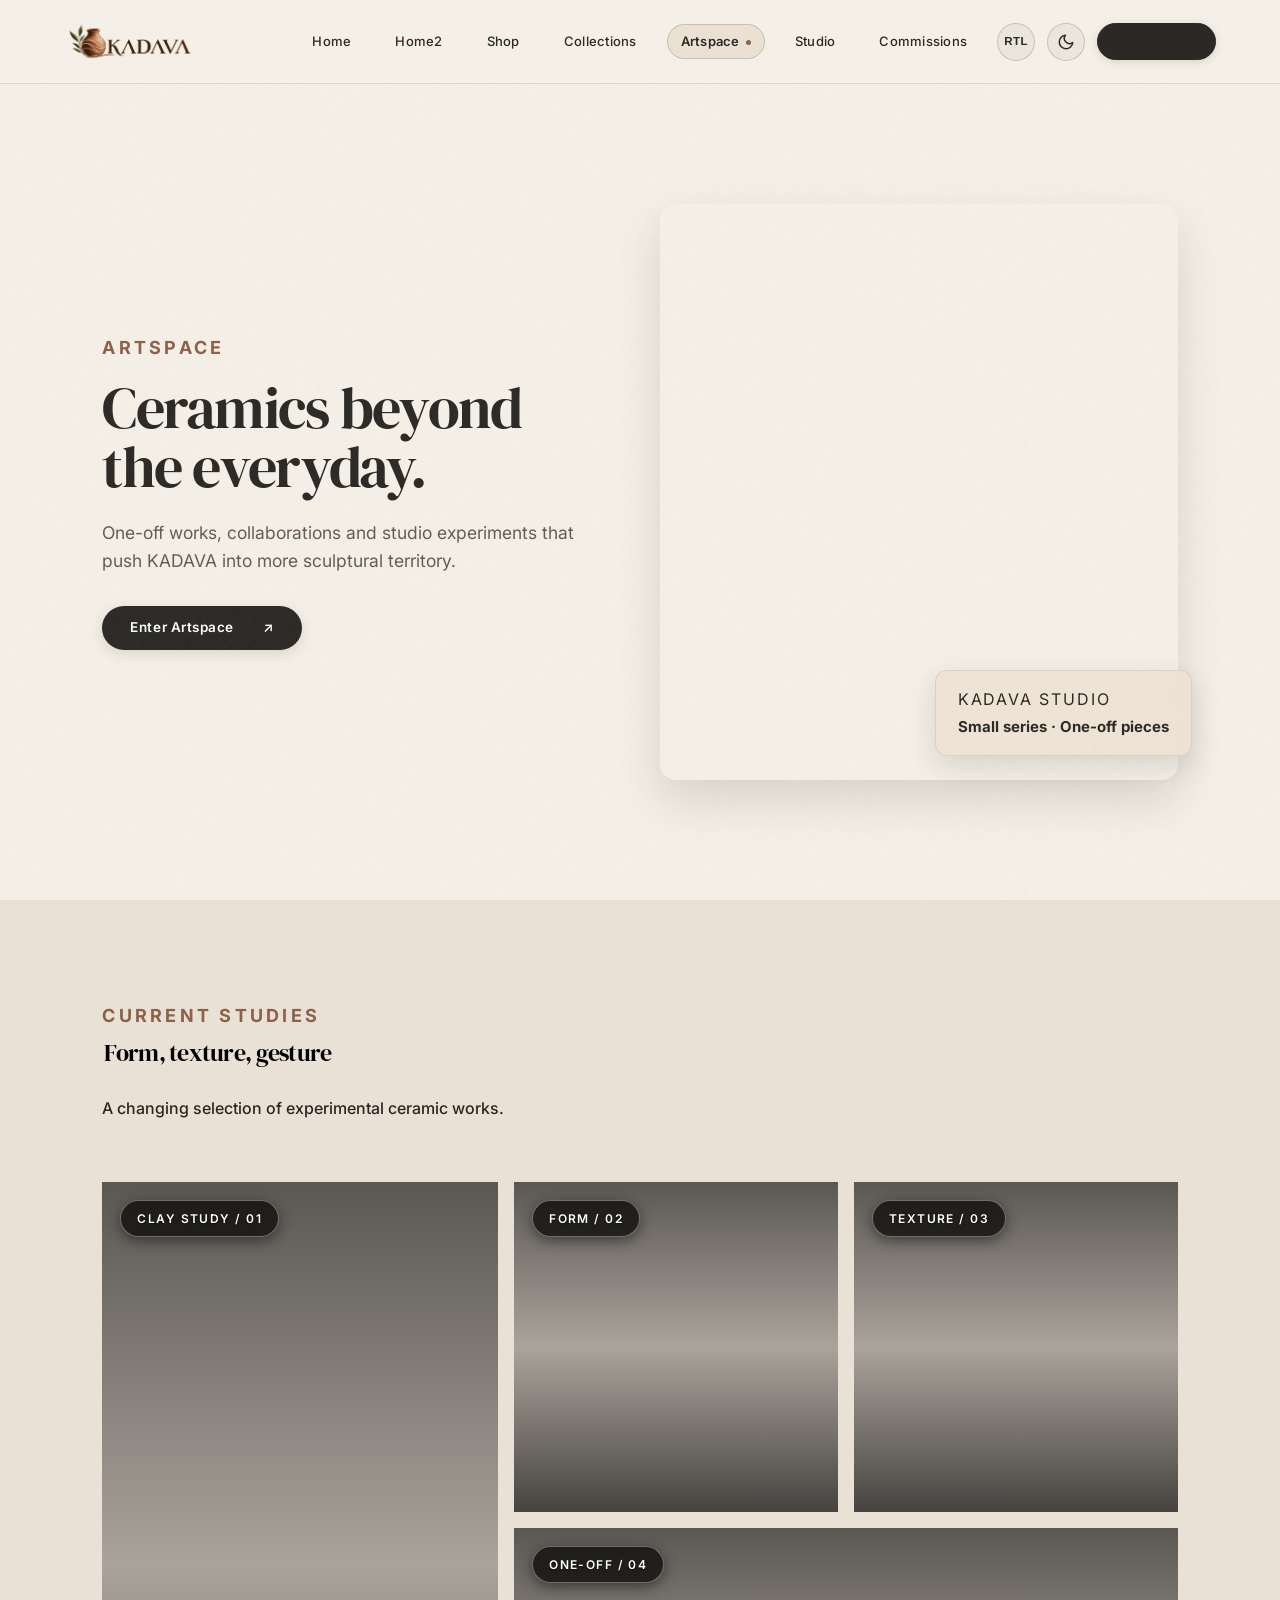
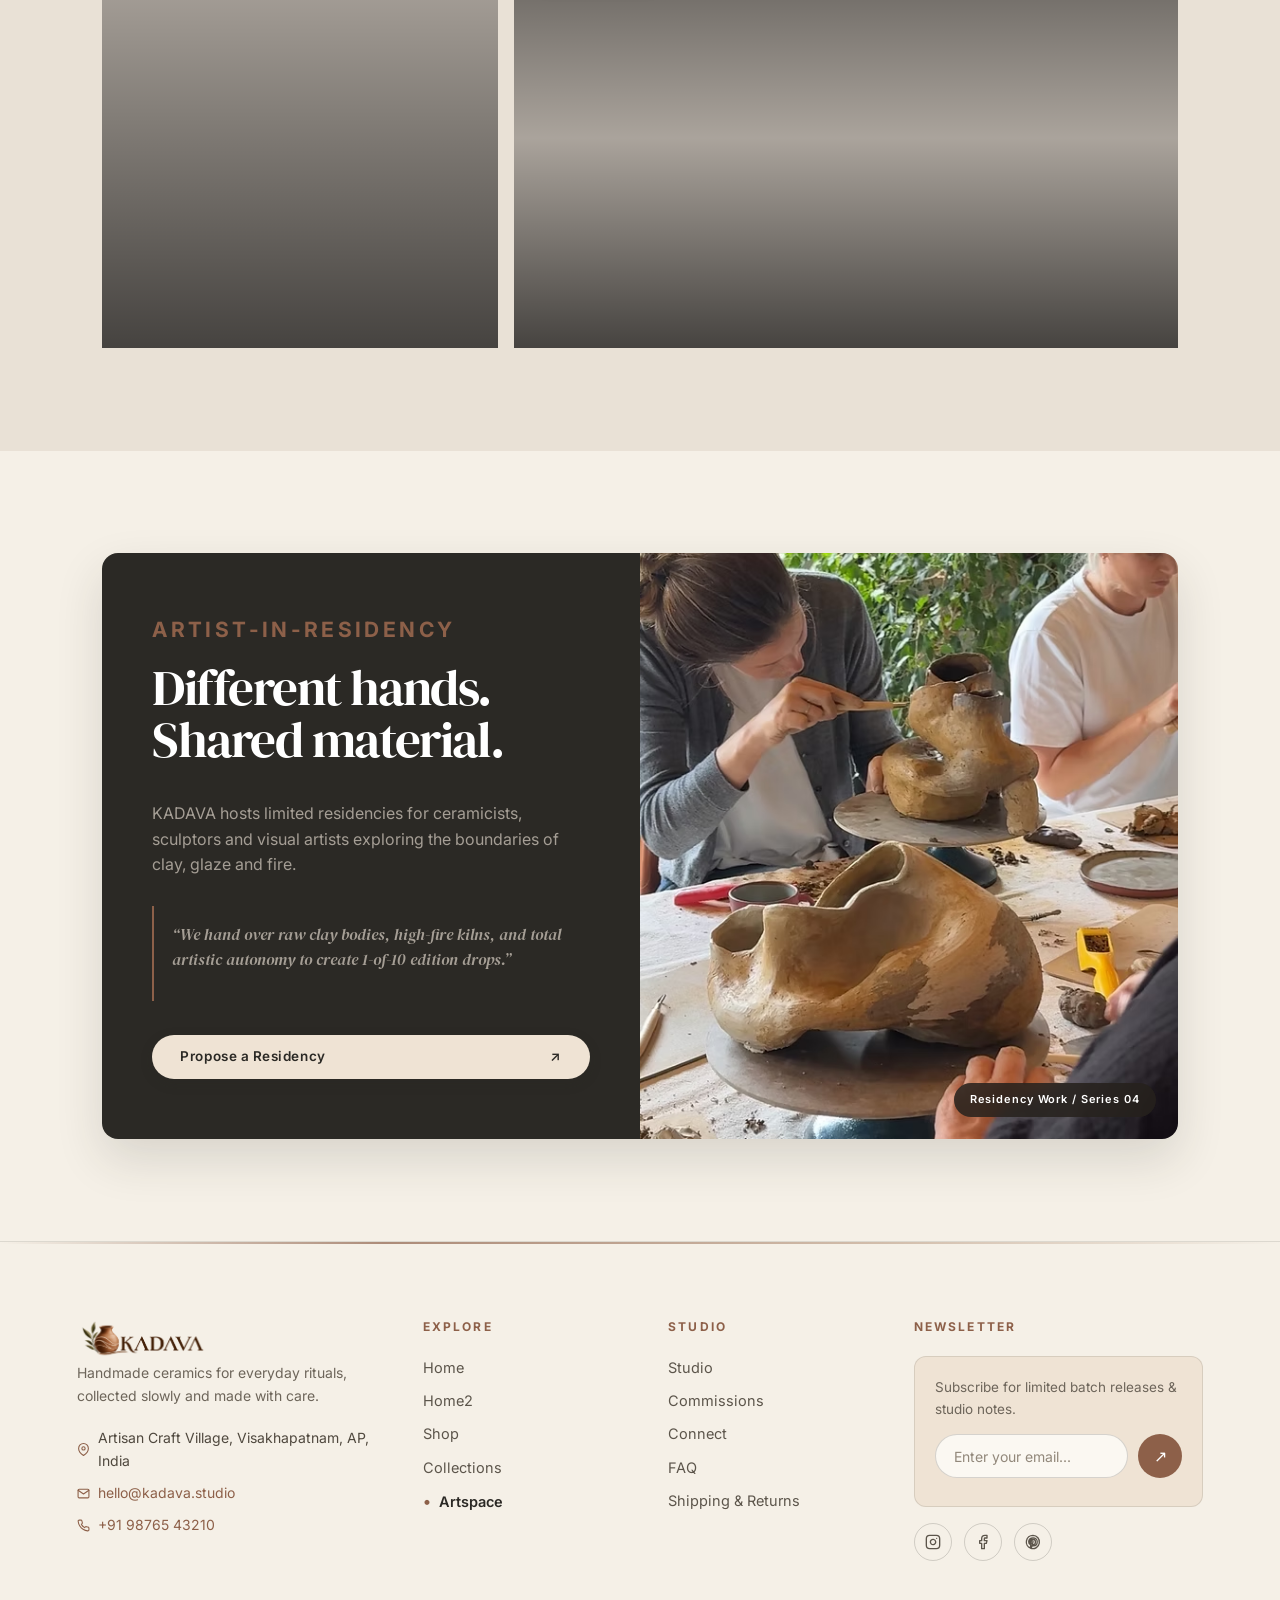
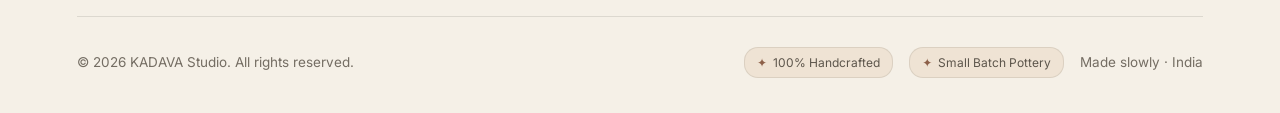
==== commit 3cf1c5cd: "allpages" ====
--- a/artspace.html
+++ b/artspace.html
@@ -34,7 +34,7 @@
       <img src="assets/logo.png" alt="KADAVA Logo" class="brand-logo-img">
     </a>
     <button class="menu-toggle" aria-label="Open menu" aria-expanded="false">
-      <span></span><span></span>
+      <span></span><span></span><span></span>
     </button>
     <nav class="nav">
       <a href="index.html">Home</a>
@@ -44,16 +44,16 @@
       <a href="artspace.html" class="active">Artspace</a>
       <a href="studio.html">Studio</a>
       <a href="commissions.html">Commissions</a>
+      <div class="header-actions">
+        <a class="header-connect-btn" href="connect.html">
+          <span>Connect</span>
+          <svg viewBox="0 0 24 24">
+            <line x1="7" y1="17" x2="17" y2="7"></line>
+            <polyline points="7 7 17 7 17 17"></polyline>
+          </svg>
+        </a>
+      </div>
     </nav>
-    <div class="header-actions">
-      <a class="header-connect-btn" href="connect.html">
-        <span>Connect</span>
-        <svg viewBox="0 0 24 24">
-          <line x1="7" y1="17" x2="17" y2="7"></line>
-          <polyline points="7 7 17 7 17 17"></polyline>
-        </svg>
-      </a>
-    </div>
   </header>
 
   <main>
@@ -77,23 +77,27 @@
       <div class="section-head">
         <div>
           <p class="eyebrow">CURRENT STUDIES</p>
-          <h2 class="heading-dark-contrast">Form, texture, gesture</h2>
-        </div>
-        <p class="muted">A changing selection of experimental ceramic works.</p>
+          <h2 class="single-line-heading" style="color: #000000 !important; padding:2px;">Form, texture, gesture</h2>
+        </div>
+        <p style="color: #2b2620 !important; font-weight: 500;">A changing selection of experimental ceramic works.</p>
       </div>
       <div class="art-grid">
         <div class="art-large"
           style="background-image:url('https://images.hindustantimes.com/rf/image_size_800x600/HT/p2/2016/08/03/Pictures/affordable-scholarships-sculptures-sculptures-tribhuwan-scholarships-affordable_c333bdb4-596e-11e6-92e9-543a978214ab.jpg')">
-          <span>Clay Study / 01</span></div>
+          <span class="art-tag">Clay Study / 01</span>
+        </div>
         <div class="art-small"
           style="background-image:url('https://images.squarespace-cdn.com/content/5ab6addce2ccd1996fe8e2d0/1521930668498-WAHTPPG0QHGAGPR3L7B2/image-asset.jpeg?content-type=image%2Fjpeg&format=1000w')">
-          <span>Form / 02</span></div>
+          <span class="art-tag">Form / 02</span>
+        </div>
         <div class="art-small"
           style="background-image:url('https://images.squarespace-cdn.com/content/v1/62f4bf05abd1ea03de24eb60/1663577283868-AHSWTXSEPECNVM63KFSD/Blue-Scale-Everyday-Mugs-Phot-cred-Yeshen-Venema-Emma-Lacey-2.9.196173-1-1118x1118.jpg')">
-          <span>Texture / 03</span></div>
+          <span class="art-tag">Texture / 03</span>
+        </div>
         <div class="art-wide"
           style="background-image:url('https://images.squarespace-cdn.com/content/v1/62f4bf05abd1ea03de24eb60/1660736212901-ZMRNB8JCRWU4MSLSCNY9/Tacit%2BPorcelain%2BMug%2Bby%2BEmma%2BLacey.jpeg')">
-          <span>One-off / 04</span></div>
+          <span class="art-tag">One-off / 04</span>
+        </div>
       </div>
     </section>
 
@@ -111,8 +115,7 @@
           </div>
           <a class="button button-light" href="connect.html">Propose a Residency <span>↗</span></a>
         </div>
-        <div class="spotlight-image-panel"
-          style="background-image:url('https://images.squarespace-cdn.com/content/v1/684fb4071e017004de7840f3/1766343376373-A9ZCEYTCJLWGGEXIENJO/image-asset.jpeg')">
+        <div class="spotlight-image-panel" style="background-image:url('assets/art2.avif')">
           <div class="spotlight-img-tag">Residency Work / Series 04</div>
         </div>
       </div>
--- a/style.css
+++ b/style.css
@@ -3,7 +3,8 @@
 }
 
 html {
-  scroll-behavior: smooth
+  scroll-behavior: smooth;
+  overflow-x: hidden;
 }
 
 body {
@@ -13,6 +14,7 @@
   font-family: Inter, system-ui, -apple-system, BlinkMacSystemFont, "Segoe UI", Roboto, sans-serif;
   font-size: 16px;
   line-height: 1.6;
+  overflow-x: hidden;
 }
 
 /* Background Grain Texture */
@@ -28,18 +30,25 @@
 /* Header & Navigation System */
 .site-header {
   height: 84px;
+  width: 100%;
   display: flex;
   align-items: center;
   justify-content: space-between;
   padding: 0 5vw;
   border-bottom: 1px solid rgba(43, 41, 37, 0.12);
-  position: sticky;
+  position: fixed;
   top: 0;
+  left: 0;
   background: rgba(245, 240, 231, .95);
   backdrop-filter: blur(14px);
   -webkit-backdrop-filter: blur(14px);
   z-index: 100;
   transition: all 0.3s ease;
+}
+
+/* Offset body content so it doesn't hide behind the fixed header */
+main {
+  padding-top: 84px;
 }
 
 .brand {
@@ -239,7 +248,7 @@
   display: grid;
   grid-template-columns: 1fr 1.05fr;
   gap: 5vw;
-  padding: 0.8vw 8vw 4vw;
+  padding: 0.4vw 6vw 4vw;
   align-items: center;
 }
 
@@ -1153,7 +1162,7 @@
   margin-bottom: 45px;
 }
 
-.section-head > div {
+.section-head>div {
   display: flex;
   flex-direction: column;
   align-items: flex-start;
@@ -1370,9 +1379,43 @@
   background-position: center;
   overflow: hidden;
   color: #fff;
-  padding: 17px;
+  padding: 18px;
   font-size: 11px;
-  letter-spacing: .14em
+  letter-spacing: .14em;
+  display: flex;
+  align-items: flex-start;
+}
+
+.art-grid>div::before {
+  content: "";
+  position: absolute;
+  inset: 0;
+  background: linear-gradient(180deg, rgba(0, 0, 0, 0.55) 0%, rgba(0, 0, 0, 0.15) 50%, rgba(0, 0, 0, 0.65) 100%);
+  transition: opacity 0.3s ease;
+  z-index: 1;
+}
+
+.art-grid>div:hover::before {
+  opacity: 0.85;
+}
+
+.art-grid>div span {
+  position: relative;
+  z-index: 2;
+  background: rgba(18, 16, 14, 0.82);
+  backdrop-filter: blur(8px);
+  -webkit-backdrop-filter: blur(8px);
+  color: #ffffff !important;
+  padding: 8px 16px;
+  border-radius: 20px;
+  font-weight: 600;
+  font-size: 12px;
+  letter-spacing: 0.12em;
+  text-transform: uppercase;
+  border: 1px solid rgba(255, 255, 255, 0.35);
+  box-shadow: 0 4px 14px rgba(0, 0, 0, 0.45);
+  text-shadow: 0 1px 2px rgba(0, 0, 0, 0.6);
+  display: inline-block;
 }
 
 .art-large {
@@ -1864,7 +1907,14 @@
 
 .reveal.visible {
   opacity: 1;
-  transform: none
+  transform: none;
+}
+
+.connect-newsletter-grid {
+  display: grid;
+  grid-template-columns: 1.12fr 0.88fr;
+  gap: 48px;
+  align-items: center;
 }
 
 /* Responsive Styles */
@@ -1919,15 +1969,24 @@
   }
 
   .art-grid {
-    grid-template-columns: 1fr 1fr
+    grid-template-columns: 1fr 1fr;
+    grid-template-rows: auto;
+    grid-auto-rows: 320px;
+    gap: 16px;
   }
 
   .art-large {
-    grid-row: auto
+    grid-row: auto;
   }
 
   .art-wide {
-    grid-column: span 2
+    grid-column: span 2;
+  }
+
+  .studio-wheel-grid,
+  .connect-newsletter-grid {
+    grid-template-columns: 1fr !important;
+    gap: 28px !important;
   }
 
   .custom {
@@ -1964,13 +2023,15 @@
     transition: .35s ease;
     border-bottom: 1px solid #d9d1c5;
     box-shadow: 0 10px 30px rgba(0, 0, 0, 0.08);
+    overflow-x: hidden;
+    max-width: 100vw;
   }
 
   .nav.open {
     transform: none
   }
 
-  .nav a {
+  .nav a:not(.header-connect-btn) {
     font-size: 15px;
     width: 100%;
     padding: 10px 16px;
@@ -1986,6 +2047,30 @@
     display: flex;
     flex-direction: column;
     gap: 5px;
+  }
+
+  /* header-actions inside nav on mobile/tablet — flows cleanly in hamburger menu */
+  .header-actions {
+    width: 100%;
+    margin-top: 14px;
+    padding-top: 16px;
+    border-top: 1px solid rgba(43, 41, 37, 0.12);
+    display: flex;
+    flex-wrap: wrap;
+    align-items: center;
+    justify-content: flex-start;
+    gap: 12px;
+  }
+
+  .header-connect-btn {
+    flex-basis: 100%;
+    width: 100% !important;
+    padding: 11px 20px !important;
+    font-size: 13px !important;
+    justify-content: center !important;
+    margin-top: 4px;
+    margin-left: 0 !important;
+    border-radius: 30px !important;
   }
 
   .menu-toggle span {
@@ -2088,11 +2173,16 @@
 
   .art-grid {
     grid-template-columns: 1fr;
-    grid-template-rows: 360px 280px 280px 340px
-  }
-
-  .art-wide {
-    grid-column: auto
+    grid-template-rows: auto;
+    grid-auto-rows: 300px;
+    gap: 16px;
+  }
+
+  .art-large,
+  .art-wide,
+  .art-small {
+    grid-column: auto;
+    grid-row: auto;
   }
 
   .custom {
@@ -2727,10 +2817,14 @@
 [data-theme="dark"] .guarantee-card,
 [data-theme="dark"] .breakdown-column,
 [data-theme="dark"] .notes-mat-card,
-[data-theme="dark"] .notes-lead-box,
 [data-theme="dark"] .kiln-journal,
 [data-theme="dark"] .interior-gallery {
   background: var(--bg-secondary) !important;
+  border-color: var(--border-color) !important;
+  color: var(--text-primary) !important;
+}
+
+[data-theme="dark"] .notes-lead-box {
   border-color: var(--border-color) !important;
   color: var(--text-primary) !important;
 }
@@ -2975,7 +3069,7 @@
   align-items: flex-end;
 }
 
-[dir="rtl"] .section-head > div {
+[dir="rtl"] .section-head>div {
   align-items: flex-end;
 }
 
@@ -3100,6 +3194,10 @@
   color: #f5f0e7 !important;
 }
 
+[data-theme="dark"] .header-actions {
+  border-top-color: rgba(245, 240, 231, 0.15) !important;
+}
+
 [data-theme="dark"] .theme-toggle-btn:hover,
 [data-theme="dark"] .rtl-toggle-btn:hover {
   background: #d68d68 !important;
@@ -3178,7 +3276,7 @@
     transform: translateY(0) !important;
   }
 
-  .nav a {
+  .nav a:not(.header-connect-btn) {
     font-size: 15px !important;
     width: 100% !important;
     padding: 12px 18px !important;
@@ -3186,18 +3284,33 @@
     color: #2b2925 !important;
   }
 
-  [data-theme="dark"] .nav a {
+  [data-theme="dark"] .nav a:not(.header-connect-btn) {
     color: #f5f0e7 !important;
   }
 
-  [data-theme="dark"] .nav a:hover {
+  [data-theme="dark"] .nav a:not(.header-connect-btn):hover {
     background: rgba(214, 141, 104, 0.15) !important;
     color: #d68d68 !important;
   }
 
-  [data-theme="dark"] .nav a.active {
+  [data-theme="dark"] .nav a:not(.header-connect-btn).active {
     background: rgba(245, 240, 231, 0.12) !important;
     color: #ffffff !important;
+  }
+
+  .header-connect-btn {
+    flex-basis: 100%;
+    width: 100% !important;
+    padding: 11px 20px !important;
+    font-size: 13px !important;
+    border-radius: 30px !important;
+    margin-left: 0 !important;
+    margin-top: 4px;
+    display: inline-flex !important;
+    align-items: center !important;
+    justify-content: center !important;
+    gap: 8px !important;
+    white-space: nowrap !important;
   }
 }
 
@@ -3218,9 +3331,18 @@
 /* 3. Typography & Single Line Headings */
 .single-line-heading,
 .heading-one-line {
-  white-space: nowrap !important;
+  white-space: nowrap;
   overflow: hidden;
   text-overflow: ellipsis;
+}
+
+@media (max-width: 1024px) {
+  .single-line-heading,
+  .heading-one-line {
+    white-space: normal !important;
+    overflow: visible !important;
+    text-overflow: clip !important;
+  }
 }
 
 .intro-lead,
@@ -3290,6 +3412,7 @@
   background: transparent !important;
   color: #f5f0e7 !important;
   border: 1.5px solid #f5f0e7 !important;
+  padding: 2px;
 }
 
 [data-theme="dark"] .explore-details-btn:hover,
@@ -3310,32 +3433,214 @@
 /* 6. Page-Specific Layout Alignments */
 .connect-cards-grid {
   display: grid;
-  grid-template-columns: repeat(3, 1fr);
-  gap: 28px;
+  grid-template-columns: repeat(4, 1fr);
+  gap: 24px;
   align-items: stretch;
+}
+
+@media (max-width: 1200px) {
+  .connect-cards-grid {
+    grid-template-columns: repeat(2, 1fr);
+    gap: 24px;
+  }
+}
+
+@media (max-width: 600px) {
+  .connect-cards-grid {
+    grid-template-columns: 1fr;
+    gap: 20px;
+  }
 }
 
 .connect-card {
   height: 100%;
   display: flex;
   flex-direction: column;
-  justify-content: space-between;
-  padding: 32px 28px;
+  padding: 30px 24px;
   background: #ede3d3;
-  border-radius: 12px;
+  border-radius: 14px;
   border: 1px solid rgba(43, 41, 37, 0.1);
-}
-
-@media (max-width: 1050px) {
-  .connect-cards-grid {
-    grid-template-columns: repeat(2, 1fr);
-  }
-}
-
-@media (max-width: 600px) {
-  .connect-cards-grid {
-    grid-template-columns: 1fr;
-  }
+  box-shadow: 0 4px 16px rgba(43, 41, 37, 0.05);
+  transition: transform 0.25s ease, box-shadow 0.25s ease;
+}
+
+.connect-card:hover {
+  transform: translateY(-3px);
+  box-shadow: 0 8px 24px rgba(43, 41, 37, 0.1);
+}
+
+[data-theme="dark"] .connect-card {
+  background: #23201d !important;
+  border-color: rgba(245, 240, 231, 0.12) !important;
+  box-shadow: 0 4px 16px rgba(0, 0, 0, 0.3) !important;
+}
+
+.contact-card-icon {
+  width: 44px;
+  height: 44px;
+  border-radius: 10px;
+  background: rgba(141, 96, 73, 0.14);
+  color: #8d6049;
+  display: inline-flex;
+  align-items: center;
+  justify-content: center;
+  margin-bottom: 16px;
+  flex-shrink: 0;
+}
+
+[data-theme="dark"] .contact-card-icon {
+  background: rgba(214, 141, 104, 0.18) !important;
+  color: #d68d68 !important;
+}
+
+.contact-card-label {
+  font-size: 11px;
+  font-weight: 700;
+  letter-spacing: 0.14em;
+  text-transform: uppercase;
+  color: #8d6049;
+  display: block;
+  margin-bottom: 8px;
+}
+
+[data-theme="dark"] .contact-card-label {
+  color: #d68d68 !important;
+}
+
+.connect-card h3 {
+  font-family: "DM Serif Display", Georgia, serif;
+  font-size: 22px;
+  margin: 0 0 10px;
+  color: #2b2925;
+}
+
+[data-theme="dark"] .connect-card h3 {
+  color: #f5f0e7 !important;
+}
+
+.contact-link {
+  font-family: "DM Serif Display", Georgia, serif;
+  font-size: 18px;
+  color: #2b2925;
+  text-decoration: none;
+  display: block;
+  margin: 4px 0;
+  word-break: break-word;
+  transition: color 0.2s ease;
+}
+
+.contact-link:hover {
+  color: #8d6049;
+  text-decoration: underline;
+}
+
+[data-theme="dark"] .contact-link {
+  color: #f5f0e7 !important;
+}
+
+[data-theme="dark"] .contact-link:hover {
+  color: #d68d68 !important;
+}
+
+.contact-sublink {
+  font-size: 13px;
+  color: #8d6049;
+  text-decoration: none;
+  font-weight: 600;
+  display: inline-flex;
+  align-items: center;
+  gap: 4px;
+  margin: 4px 0 12px;
+  transition: color 0.2s ease;
+}
+
+.contact-sublink:hover {
+  color: #2b2925;
+  text-decoration: underline;
+}
+
+[data-theme="dark"] .contact-sublink {
+  color: #d68d68 !important;
+}
+
+[data-theme="dark"] .contact-sublink:hover {
+  color: #ffffff !important;
+}
+
+.contact-address-text,
+.contact-subtext {
+  font-size: 13.5px;
+  line-height: 1.55;
+  color: #5a5348;
+  margin: 0 0 12px;
+}
+
+[data-theme="dark"] .contact-address-text,
+[data-theme="dark"] .contact-subtext {
+  color: #c8c0b4 !important;
+}
+
+.contact-hours {
+  font-size: 12px;
+  color: #746d63;
+  margin-top: auto;
+  padding-top: 12px;
+  border-top: 1px solid rgba(43, 41, 37, 0.1);
+  display: block;
+  line-height: 1.4;
+}
+
+[data-theme="dark"] .contact-hours {
+  color: #b3aba0 !important;
+  border-top-color: rgba(245, 240, 231, 0.1) !important;
+}
+
+.contact-social-pill {
+  display: inline-flex;
+  align-items: center;
+  gap: 6px;
+  padding: 6px 12px;
+  background: rgba(141, 96, 73, 0.12);
+  border-radius: 20px;
+  text-decoration: none;
+  color: #2b2925;
+  font-size: 12px;
+  font-weight: 600;
+  transition: all 0.2s ease;
+}
+
+.contact-social-pill:hover {
+  background: #8d6049;
+  color: #ffffff;
+}
+
+[data-theme="dark"] .contact-social-pill {
+  background: rgba(214, 141, 104, 0.18) !important;
+  color: #f5f0e7 !important;
+}
+
+[data-theme="dark"] .contact-social-pill:hover {
+  background: #d68d68 !important;
+  color: #171513 !important;
+}
+
+[data-theme="dark"] .newsletter input {
+  background: #1d1a17 !important;
+  color: #f5efe6 !important;
+  border: 1px solid var(--border-color) !important;
+}
+
+[data-theme="dark"] .newsletter input::placeholder {
+  color: #a39b8f !important;
+}
+
+[data-theme="dark"] .newsletter button {
+  background: #d68d68 !important;
+  color: #171513 !important;
+}
+
+[data-theme="dark"] .newsletter button:hover {
+  background: #c57b56 !important;
 }
 
 /* Studio Location Map Visual Component */
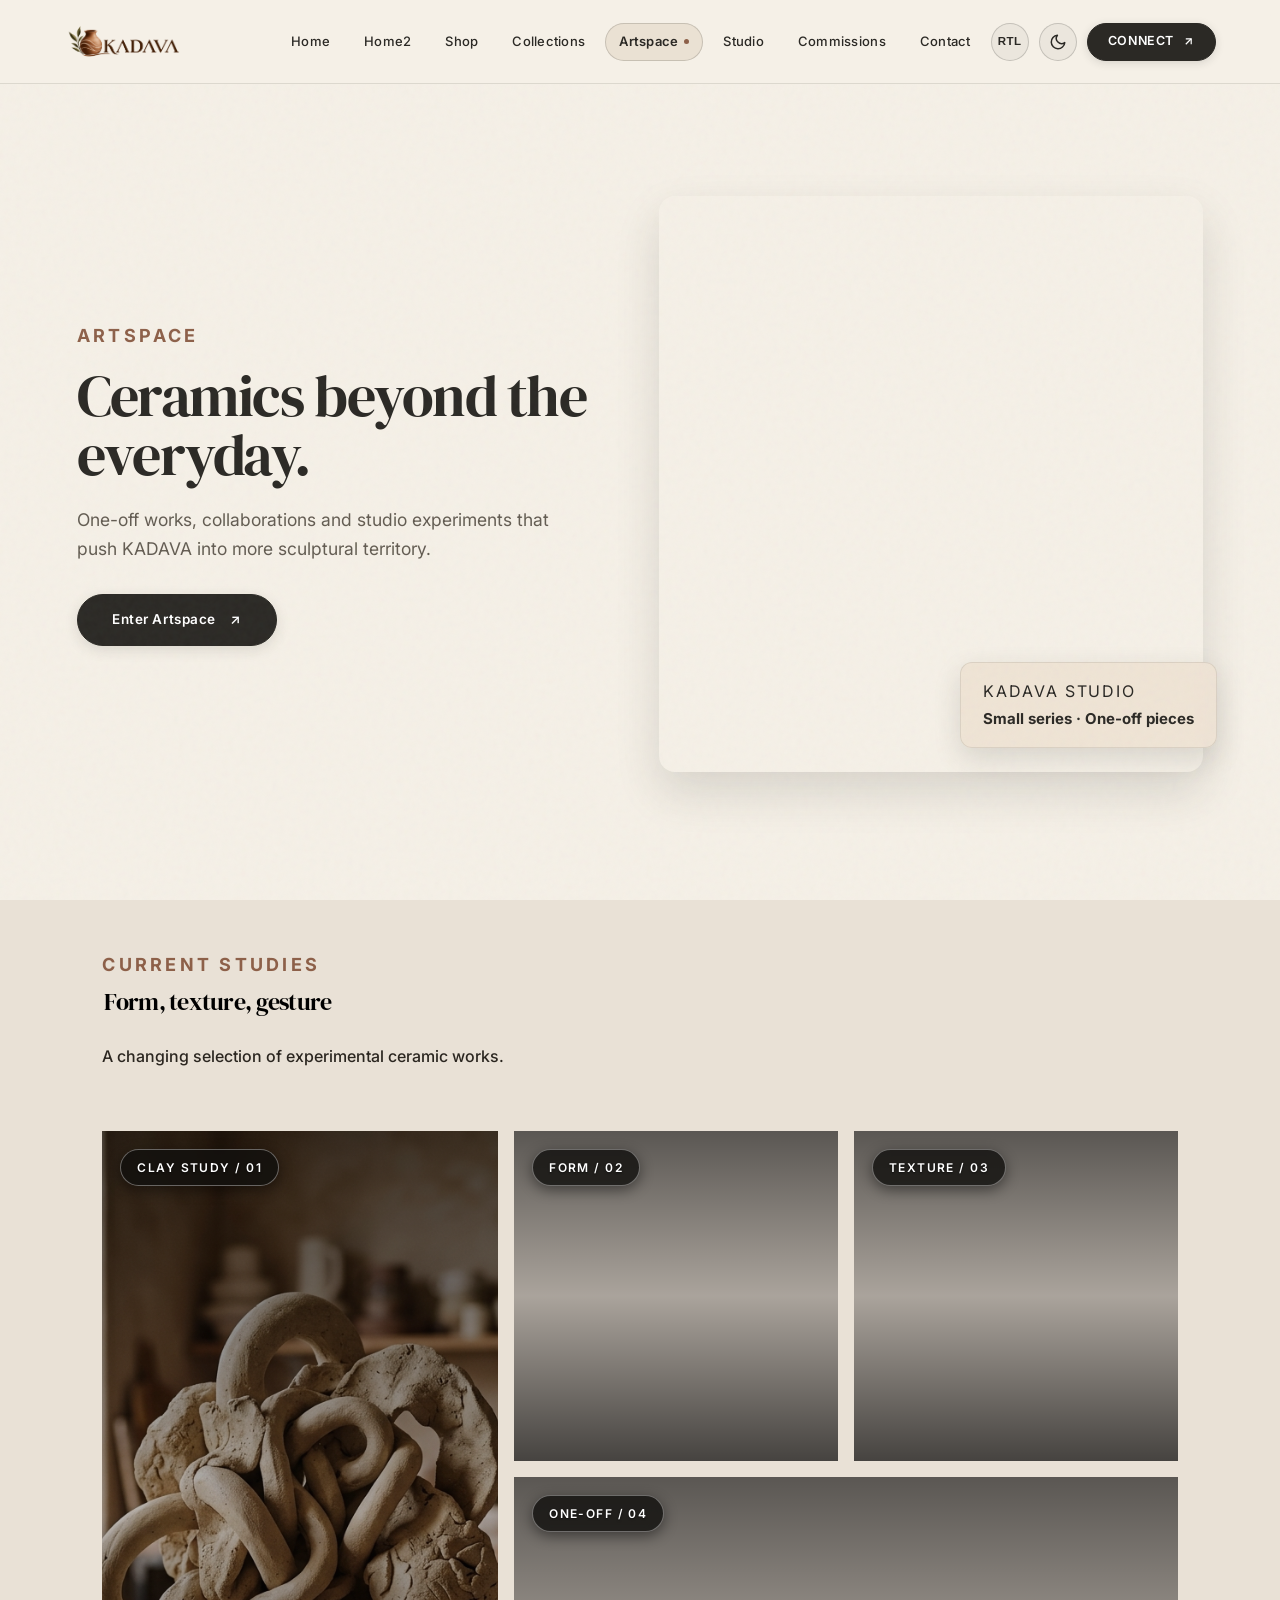
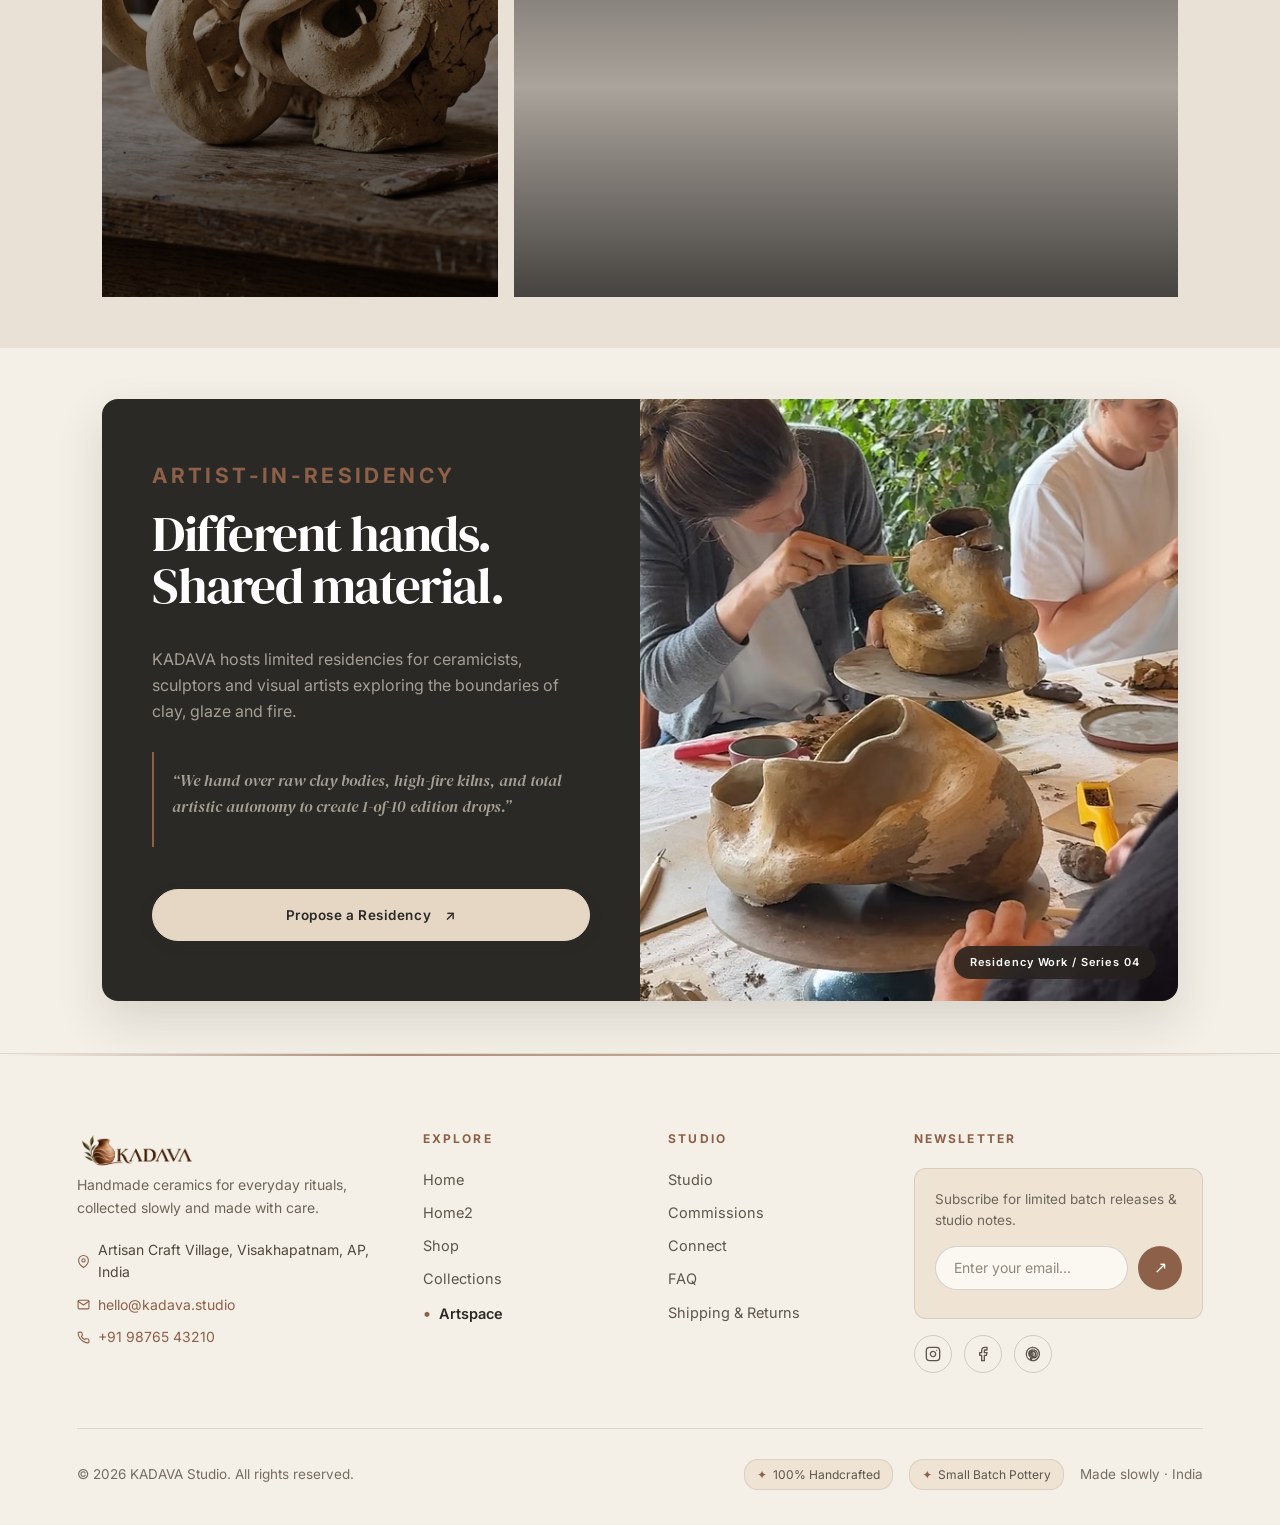
==== commit d946052f: "clientfixes" ====
--- a/artspace.html
+++ b/artspace.html
@@ -12,7 +12,7 @@
     href="https://fonts.googleapis.com/css2?family=Cairo:wght@400;600;700&family=DM+Serif+Display&family=Inter:wght@400;500;600&display=swap"
     rel="stylesheet">
   <link rel="icon" type="image/png" href="assets/favicon.png">
-  <link rel="stylesheet" href="style.css">
+  <link rel="stylesheet" href="style.css?v=20261013c">
   <script>
     (function () {
       var t = localStorage.getItem('kadava_theme');
@@ -44,6 +44,7 @@
       <a href="artspace.html" class="active">Artspace</a>
       <a href="studio.html">Studio</a>
       <a href="commissions.html">Commissions</a>
+      <a href="connect.html">Contact</a>
       <div class="header-actions">
         <a class="header-connect-btn" href="connect.html">
           <span>Connect</span>
@@ -67,7 +68,7 @@
       </div>
       <div class="hero-art">
         <div class="hero-image"
-          style="background-image:url('https://images.squarespace-cdn.com/content/v1/684fb4071e017004de7840f3/1766343376373-A9ZCEYTCJLWGGEXIENJO/image-asset.jpeg')">
+          style="background-image:url('https://images.squarespace-cdn.com/content/v1/684fb4071e017004de7840f3/1766343376373-A9ZCEYTCJLWGGEXIENJO/image-asset.jpeg?format=2500w')">
         </div>
         <div class="floating-note">KADAVA STUDIO<br><strong>Small series · One-off pieces</strong></div>
       </div>
@@ -83,19 +84,19 @@
       </div>
       <div class="art-grid">
         <div class="art-large"
-          style="background-image:url('https://images.hindustantimes.com/rf/image_size_800x600/HT/p2/2016/08/03/Pictures/affordable-scholarships-sculptures-sculptures-tribhuwan-scholarships-affordable_c333bdb4-596e-11e6-92e9-543a978214ab.jpg')">
+          style="background-image:url('assets/clay-study.jpg')">
           <span class="art-tag">Clay Study / 01</span>
         </div>
         <div class="art-small"
-          style="background-image:url('https://images.squarespace-cdn.com/content/5ab6addce2ccd1996fe8e2d0/1521930668498-WAHTPPG0QHGAGPR3L7B2/image-asset.jpeg?content-type=image%2Fjpeg&format=1000w')">
+          style="background-image:url('https://images.squarespace-cdn.com/content/5ab6addce2ccd1996fe8e2d0/1521930668498-WAHTPPG0QHGAGPR3L7B2/image-asset.jpeg?content-type=image%2Fjpeg&format=2500w')">
           <span class="art-tag">Form / 02</span>
         </div>
         <div class="art-small"
-          style="background-image:url('https://images.squarespace-cdn.com/content/v1/62f4bf05abd1ea03de24eb60/1663577283868-AHSWTXSEPECNVM63KFSD/Blue-Scale-Everyday-Mugs-Phot-cred-Yeshen-Venema-Emma-Lacey-2.9.196173-1-1118x1118.jpg')">
+          style="background-image:url('https://images.squarespace-cdn.com/content/v1/62f4bf05abd1ea03de24eb60/1663577283868-AHSWTXSEPECNVM63KFSD/Blue-Scale-Everyday-Mugs-Phot-cred-Yeshen-Venema-Emma-Lacey-2.9.196173-1-1118x1118.jpg?format=2500w')">
           <span class="art-tag">Texture / 03</span>
         </div>
         <div class="art-wide"
-          style="background-image:url('https://images.squarespace-cdn.com/content/v1/62f4bf05abd1ea03de24eb60/1660736212901-ZMRNB8JCRWU4MSLSCNY9/Tacit%2BPorcelain%2BMug%2Bby%2BEmma%2BLacey.jpeg')">
+          style="background-image:url('https://images.squarespace-cdn.com/content/v1/62f4bf05abd1ea03de24eb60/1660736212901-ZMRNB8JCRWU4MSLSCNY9/Tacit%2BPorcelain%2BMug%2Bby%2BEmma%2BLacey.jpeg?format=2500w')">
           <span class="art-tag">One-off / 04</span>
         </div>
       </div>
--- a/style.css
+++ b/style.css
@@ -107,7 +107,7 @@
   gap: 16px;
 }
 
-.nav a {
+.nav a:not(.header-connect-btn) {
   color: #2b2925;
   text-decoration: none;
   font-size: 13px;
@@ -119,20 +119,20 @@
   transition: all 0.25s ease;
 }
 
-.nav a:hover {
+.nav a:not(.header-connect-btn):hover {
   color: #8d6049;
   background: rgba(141, 96, 73, 0.08);
 }
 
 /* Active Nav Highlight */
-.nav a.active {
+.nav a:not(.header-connect-btn).active {
   color: #2b2925;
   font-weight: 600;
   background: #eae1d3;
   box-shadow: inset 0 0 0 1px rgba(43, 41, 37, 0.18);
 }
 
-.nav a.active::after {
+.nav a:not(.header-connect-btn).active::after {
   content: "";
   display: inline-block;
   width: 5px;
@@ -143,42 +143,6 @@
   vertical-align: middle;
 }
 
-/* Connect Button in Header Nav */
-.nav a.nav-btn-connect {
-  display: inline-flex;
-  align-items: center;
-  gap: 6px;
-  background: transparent;
-  color: #2b2925;
-  border: 1.5px solid #2b2925;
-  padding: 7px 16px;
-  border-radius: 30px;
-  font-size: 12.5px;
-  font-weight: 600;
-  letter-spacing: .04em;
-  text-transform: uppercase;
-  transition: all 0.3s ease;
-}
-
-.nav a.nav-btn-connect::after {
-  display: none;
-}
-
-.nav a.nav-btn-connect:hover {
-  background: #8d6049;
-  border-color: #8d6049;
-  color: #ffffff;
-  transform: translateY(-1px);
-  box-shadow: 0 4px 12px rgba(141, 96, 73, 0.22);
-}
-
-.nav a.nav-btn-connect.active {
-  background: #2b2925;
-  color: #ffffff;
-  border-color: #2b2925;
-  box-shadow: 0 2px 8px rgba(43, 41, 37, 0.2);
-}
-
 /* Header Actions Container */
 .header-actions {
   display: flex;
@@ -186,13 +150,15 @@
   gap: 12px;
 }
 
-/* Connect CTA Button in Header (Replaces Cart) */
-.header-connect-btn {
+/* Connect CTA Button in Header */
+.header-connect-btn,
+.nav a.header-connect-btn,
+.header-actions .header-connect-btn {
   display: inline-flex;
   align-items: center;
   gap: 8px;
   background: #2b2925;
-  color: #ffffff;
+  color: #ffffff !important;
   text-decoration: none;
   font-size: 12.5px;
   font-weight: 600;
@@ -205,32 +171,58 @@
   border: 1.5px solid #2b2925;
 }
 
-.header-connect-btn:hover {
-  background: #8d6049;
-  border-color: #8d6049;
-  color: #ffffff;
+.header-connect-btn span,
+.nav a.header-connect-btn span,
+.header-actions .header-connect-btn span {
+  color: #ffffff !important;
+}
+
+.header-connect-btn::after,
+.nav a.header-connect-btn::after {
+  display: none !important;
+}
+
+.header-connect-btn:hover,
+.nav a.header-connect-btn:hover {
+  background: #8d6049 !important;
+  border-color: #8d6049 !important;
+  color: #ffffff !important;
   transform: translateY(-1px);
   box-shadow: 0 4px 14px rgba(141, 96, 73, 0.28);
 }
 
-.header-connect-btn.active {
-  background: #8d6049;
-  border-color: #8d6049;
-  color: #ffffff;
+.header-connect-btn:hover span,
+.nav a.header-connect-btn:hover span {
+  color: #ffffff !important;
+}
+
+.header-connect-btn.active,
+.nav a.header-connect-btn.active {
+  background: #8d6049 !important;
+  border-color: #8d6049 !important;
+  color: #ffffff !important;
   box-shadow: 0 2px 10px rgba(141, 96, 73, 0.3);
 }
 
-.header-connect-btn svg {
+.header-connect-btn.active span,
+.nav a.header-connect-btn.active span {
+  color: #ffffff !important;
+}
+
+.header-connect-btn svg,
+.nav a.header-connect-btn svg {
   width: 13px;
   height: 13px;
-  stroke: currentColor;
+  stroke: #ffffff !important;
   fill: none;
   stroke-width: 2.2;
   transition: transform 0.3s ease;
 }
 
-.header-connect-btn:hover svg {
+.header-connect-btn:hover svg,
+.nav a.header-connect-btn:hover svg {
   transform: translate(2px, -2px);
+  stroke: #ffffff !important;
 }
 
 /* Mobile Menu Toggle */
@@ -243,12 +235,13 @@
 }
 
 /* Hero Section */
+.hero.section,
 .hero {
-  min-height: max(calc(100vh - 84px), 620px);
+  min-height: max(calc(100vh - 84px), 600px);
   display: grid;
   grid-template-columns: 1fr 1.05fr;
   gap: 5vw;
-  padding: 0.4vw 6vw 4vw;
+  padding: 0.75vw 6vw 2vw;
   align-items: center;
 }
 
@@ -348,7 +341,7 @@
 }
 
 .image-a {
-  background-image: url("https://www.slowpottery.com/cdn/shop/files/Slowpottery_Store_Update_Been_A_While-7_756x948.jpg?v=1711793393")
+  background-image: url("https://www.slowpottery.com/cdn/shop/files/Slowpottery_Store_Update_Been_A_While-7.jpg?v=1711793393")
 }
 
 .floating-note {
@@ -376,7 +369,7 @@
 
 /* Base Intro Spacing */
 .intro {
-  padding: 7vw 8vw;
+  padding: 3.5vw 8vw;
   max-width: 1400px;
   margin: 0 auto;
 }
@@ -733,7 +726,7 @@
    4. ARTSPACE PAGE: Artist Residency Split Spotlight
    ========================================================================== */
 .artspace-spotlight-section {
-  padding: 6vw 8vw;
+  padding: 3vw 8vw;
 }
 
 .spotlight-split {
@@ -810,7 +803,7 @@
    5. COLLECTIONS PAGE: Craft Specs Breakdown Table
    ========================================================================== */
 .collections-breakdown-section {
-  padding: 6vw 8vw;
+  padding: 3vw 8vw;
 }
 
 .breakdown-grid {
@@ -873,7 +866,7 @@
    COLLECTION NOTES SECTION (COLLECTIONS PAGE)
    ========================================================================== */
 .collection-notes-section {
-  padding: 6vw 8vw;
+  padding: 3vw 8vw;
 }
 
 .notes-header-grid {
@@ -1017,7 +1010,7 @@
    CONTACT HUB & SOCIAL SECTION (CONNECT PAGE & GLOBAL)
    ========================================================================== */
 .contact-hub-section {
-  padding: 6vw 8vw;
+  padding: 3vw 8vw;
 }
 
 .contact-cards-grid {
@@ -1150,7 +1143,7 @@
 }
 
 .section {
-  padding: 8vw 8vw
+  padding: 4vw 8vw
 }
 
 .section-head {
@@ -1217,7 +1210,7 @@
 }
 
 .image-e {
-  background-image: url("https://www.amalfieeceramics.com/cdn/shop/products/Peppermint-Ceramic-Lavish-Tea-Set-of-11-Pieces-Amalfiee-Ceramics-1678928185_1080x.jpg?v=1678928187")
+  background-image: url("https://www.amalfieeceramics.com/cdn/shop/products/Peppermint-Ceramic-Lavish-Tea-Set-of-11-Pieces-Amalfiee-Ceramics-1678928185.jpg?v=1678928187")
 }
 
 .product-image:after {
@@ -1324,7 +1317,7 @@
 }
 
 .image-l {
-  background-image: url("https://theindiashop.co.uk/cdn/shop/products/sa421-_1of1_1445x.jpg?v=1655470831")
+  background-image: url("https://theindiashop.co.uk/cdn/shop/products/sa421-_1of1.jpg?v=1655470831")
 }
 
 .image-m {
@@ -1347,7 +1340,7 @@
 }
 
 .image-f {
-  background-image: url("https://cdn.shopify.com/s/files/1/2784/4712/files/Slowpottery_Store_Update_Been_A_While-2_480x480.jpg?v=1711793384")
+  background-image: url("https://cdn.shopify.com/s/files/1/2784/4712/files/Slowpottery_Store_Update_Been_A_While-2.jpg?v=1711793384")
 }
 
 .studio-copy {
@@ -1439,7 +1432,7 @@
 }
 
 .image-j {
-  background-image: url("https://www.slowpottery.com/cdn/shop/files/Slowpottery_Store_Update_Been_A_While-7_756x948.jpg?v=1711793393")
+  background-image: url("https://www.slowpottery.com/cdn/shop/files/Slowpottery_Store_Update_Been_A_While-7.jpg?v=1711793393")
 }
 
 /* Custom / Commissions */
@@ -1923,16 +1916,17 @@
     gap: 12px
   }
 
-  .nav a {
+  .nav a:not(.header-connect-btn) {
     padding: 6px 10px;
     font-size: 12px
   }
 
+  .hero.section,
   .hero {
     grid-template-columns: 1fr;
-    padding: 10px 6vw 40px;
+    padding: 16px 6vw 40px;
     min-height: auto;
-    gap: 36px
+    gap: 36px;
   }
 
   .hero-art {
@@ -1969,18 +1963,19 @@
   }
 
   .art-grid {
-    grid-template-columns: 1fr 1fr;
-    grid-template-rows: auto;
-    grid-auto-rows: 320px;
-    gap: 16px;
-  }
-
-  .art-large {
-    grid-row: auto;
-  }
-
+    grid-template-columns: repeat(2, 1fr) !important;
+    grid-template-rows: auto !important;
+    grid-auto-rows: 340px !important;
+    gap: 16px !important;
+  }
+
+  .art-large,
+  .art-small,
   .art-wide {
-    grid-column: span 2;
+    grid-column: auto !important;
+    grid-row: auto !important;
+    height: 340px !important;
+    min-height: 340px !important;
   }
 
   .studio-wheel-grid,
@@ -1991,11 +1986,11 @@
 
   .custom {
     grid-template-columns: 1fr;
-    padding: 10vw 6vw
+    padding: 5vw 6vw
   }
 
   .connect {
-    padding: 10vw 6vw
+    padding: 5vw 6vw
   }
 
   .footer-grid {
@@ -2063,12 +2058,13 @@
   }
 
   .header-connect-btn {
-    flex-basis: 100%;
-    width: 100% !important;
-    padding: 11px 20px !important;
-    font-size: 13px !important;
+    flex-basis: auto;
+    width: auto !important;
+    max-width: 220px;
+    padding: 8px 18px !important;
+    font-size: 12.5px !important;
     justify-content: center !important;
-    margin-top: 4px;
+    margin-top: 6px;
     margin-left: 0 !important;
     border-radius: 30px !important;
   }
@@ -2080,10 +2076,11 @@
     transition: 0.3s;
   }
 
+  .hero.section,
   .hero {
-    padding: 8px 5vw 30px;
+    padding: 12px 5vw 30px;
     gap: 24px;
-    min-height: auto
+    min-height: auto;
   }
 
   .hero-art {
@@ -2110,7 +2107,7 @@
   }
 
   .intro {
-    padding: 22vw 8vw
+    padding: 11vw 8vw
   }
 
   .intro h2,
@@ -2122,7 +2119,7 @@
   }
 
   .section {
-    padding: 18vw 5vw
+    padding: 9vw 5vw
   }
 
   .section-head {
@@ -2168,7 +2165,7 @@
   }
 
   .studio-copy {
-    padding-top: 10vw
+    padding-top: 5vw
   }
 
   .art-grid {
@@ -2186,12 +2183,12 @@
   }
 
   .custom {
-    padding: 18vw 7vw;
+    padding: 9vw 7vw;
     gap: 50px
   }
 
   .connect {
-    padding: 18vw 7vw;
+    padding: 9vw 7vw;
     gap: 45px
   }
 
@@ -2230,7 +2227,7 @@
 /* Section 1: Craft Process */
 .craft-process {
   background: #ede3d3;
-  padding: 8vw 8vw;
+  padding: 4vw 8vw;
   border-top: 1px solid rgba(43, 41, 37, 0.08);
   border-bottom: 1px solid rgba(43, 41, 37, 0.08);
 }
@@ -2318,14 +2315,14 @@
 
 /* Section 2: Featured Showcase Section */
 .featured-showcase {
-  padding: 8vw 8vw;
+  padding: 4vw 8vw;
 }
 
 /* Section 3: Collector Stories & Testimonials */
 .testimonials-section {
   background: #23201d;
   color: #f5f0e7;
-  padding: 9vw 8vw;
+  padding: 4.5vw 8vw;
   position: relative;
   overflow: hidden;
 }
@@ -2440,7 +2437,7 @@
 .material-palette {
   background: #23201d;
   color: #f5f0e7;
-  padding: 8vw 8vw;
+  padding: 4vw 8vw;
 }
 
 .material-palette h2 {
@@ -2449,7 +2446,7 @@
 
 .materials-grid {
   display: grid;
-  grid-template-columns: repeat(3, 1fr);
+  grid-template-columns: repeat(4, 1fr);
   gap: 28px;
   margin-top: 40px;
 }
@@ -2494,7 +2491,7 @@
 /* Interior Gallery Section */
 .interior-gallery {
   background: #f5f0e7;
-  padding: 8vw 8vw;
+  padding: 4vw 8vw;
 }
 
 .interior-grid {
@@ -2554,7 +2551,7 @@
 /* Kiln Journal Drops Section */
 .kiln-journal {
   background: #ede3d3;
-  padding: 8vw 8vw;
+  padding: 4vw 8vw;
   border-top: 1px solid rgba(43, 41, 37, 0.08);
 }
 
@@ -2624,7 +2621,7 @@
 .curator-statement {
   background: #302b26;
   color: #f5f0e7;
-  padding: 9vw 12vw;
+  padding: 4.5vw 12vw;
   text-align: center;
 }
 
@@ -2648,21 +2645,93 @@
   color: #a89e92;
 }
 
-@media(max-width:1050px) {
+/* Responsive Grid System: 600px - 1098px = 2x2 Grid; < 600px = 1 Column; > 1100px = Desktop */
+@media (min-width: 600px) and (max-width: 1098px) {
 
   .materials-grid,
+  .usecases-grid,
+  .guarantee-grid,
+  .breakdown-grid,
+  .notes-material-grid,
+  .contact-cards-grid,
   .interior-grid,
   .journal-grid {
-    grid-template-columns: 1fr 1fr;
-  }
-}
-
-@media(max-width:768px) {
+    grid-template-columns: repeat(2, 1fr) !important;
+    gap: 24px !important;
+  }
+
+  .art-grid {
+    grid-template-columns: repeat(2, 1fr) !important;
+    grid-template-rows: auto !important;
+    grid-auto-rows: 340px !important;
+    gap: 16px !important;
+  }
+
+  .art-large,
+  .art-small,
+  .art-wide {
+    grid-column: auto !important;
+    grid-row: auto !important;
+    height: 340px !important;
+    min-height: 340px !important;
+  }
+
+  .spotlight-split {
+    display: grid !important;
+    grid-template-columns: 1.05fr 0.95fr !important;
+    min-height: 480px !important;
+    border-radius: 16px !important;
+    overflow: hidden !important;
+  }
+
+  .spotlight-dark-panel {
+    padding: 48px 40px !important;
+  }
+
+  .spotlight-image-panel {
+    min-height: 100% !important;
+    height: 100% !important;
+    min-height: 480px !important;
+    background-size: cover !important;
+    background-position: center center !important;
+  }
+}
+
+@media (max-width: 599px) {
 
   .materials-grid,
+  .usecases-grid,
+  .guarantee-grid,
+  .breakdown-grid,
+  .notes-material-grid,
+  .contact-cards-grid,
   .interior-grid,
-  .journal-grid {
-    grid-template-columns: 1fr;
+  .journal-grid,
+  .spotlight-split {
+    grid-template-columns: 1fr !important;
+    gap: 18px !important;
+  }
+
+  .art-grid {
+    grid-template-columns: 1fr !important;
+    grid-template-rows: auto !important;
+    grid-auto-rows: 320px !important;
+    gap: 16px !important;
+  }
+
+  .art-large,
+  .art-small,
+  .art-wide {
+    grid-column: auto !important;
+    grid-row: auto !important;
+    height: 320px !important;
+  }
+
+  .spotlight-image-panel {
+    min-height: 360px !important;
+    height: 360px !important;
+    background-size: cover !important;
+    background-position: center center !important;
   }
 }
 
@@ -2746,19 +2815,56 @@
 }
 
 [data-theme="dark"] .brand,
-[data-theme="dark"] .nav a {
+[data-theme="dark"] .nav a:not(.header-connect-btn) {
   color: #f5f0e7;
 }
 
-[data-theme="dark"] .nav a:hover {
+[data-theme="dark"] .nav a:not(.header-connect-btn):hover {
   background: rgba(214, 141, 104, 0.18);
   color: #d68d68;
 }
 
-[data-theme="dark"] .nav a.active {
+[data-theme="dark"] .nav a:not(.header-connect-btn).active {
   background: #2a2622;
   color: var(--text-primary);
   box-shadow: inset 0 0 0 1px var(--border-color);
+}
+
+[data-theme="dark"] .header-connect-btn,
+[data-theme="dark"] .nav a.header-connect-btn,
+[data-theme="dark"] .header-actions .header-connect-btn {
+  background: #d68d68 !important;
+  border-color: #d68d68 !important;
+  color: #171513 !important;
+  box-shadow: 0 2px 8px rgba(0, 0, 0, 0.3);
+}
+
+[data-theme="dark"] .header-connect-btn span,
+[data-theme="dark"] .nav a.header-connect-btn span,
+[data-theme="dark"] .header-actions .header-connect-btn span {
+  color: #171513 !important;
+}
+
+[data-theme="dark"] .header-connect-btn svg,
+[data-theme="dark"] .nav a.header-connect-btn svg {
+  stroke: #171513 !important;
+}
+
+[data-theme="dark"] .header-connect-btn:hover,
+[data-theme="dark"] .nav a.header-connect-btn:hover {
+  background: #f5efe6 !important;
+  border-color: #f5efe6 !important;
+  color: #171513 !important;
+}
+
+[data-theme="dark"] .header-connect-btn:hover span,
+[data-theme="dark"] .nav a.header-connect-btn:hover span {
+  color: #171513 !important;
+}
+
+[data-theme="dark"] .header-connect-btn:hover svg,
+[data-theme="dark"] .nav a.header-connect-btn:hover svg {
+  stroke: #171513 !important;
 }
 
 /* Headings & Text Color Fixes Across All Sections */
@@ -2990,7 +3096,7 @@
   flex-direction: row;
 }
 
-[dir="rtl"] .nav a.active::after {
+[dir="rtl"] .nav a:not(.header-connect-btn).active::after {
   margin-left: 0;
   margin-right: 6px;
 }
@@ -3257,8 +3363,8 @@
     padding: 24px 7vw 32px !important;
     display: flex !important;
     flex-direction: column !important;
-    align-items: stretch !important;
-    gap: 10px !important;
+    align-items: flex-start !important;
+    gap: 8px !important;
     transform: translateY(-140%) !important;
     transition: transform 0.35s ease, background-color 0.3s ease !important;
     border-bottom: 1px solid rgba(43, 41, 37, 0.15) !important;
@@ -3278,10 +3384,21 @@
 
   .nav a:not(.header-connect-btn) {
     font-size: 15px !important;
-    width: 100% !important;
-    padding: 12px 18px !important;
-    border-radius: 8px !important;
+    width: fit-content !important;
+    max-width: max-content !important;
+    padding: 7px 16px !important;
+    border-radius: 20px !important;
     color: #2b2925 !important;
+    display: inline-flex !important;
+    align-items: center !important;
+    transition: all 0.2s ease !important;
+  }
+
+  .nav a:not(.header-connect-btn).active {
+    background: #eae1d3 !important;
+    color: #2b2925 !important;
+    font-weight: 600 !important;
+    box-shadow: inset 0 0 0 1px rgba(43, 41, 37, 0.18) !important;
   }
 
   [data-theme="dark"] .nav a:not(.header-connect-btn) {
@@ -3294,18 +3411,20 @@
   }
 
   [data-theme="dark"] .nav a:not(.header-connect-btn).active {
-    background: rgba(245, 240, 231, 0.12) !important;
+    background: rgba(245, 240, 231, 0.14) !important;
     color: #ffffff !important;
+    box-shadow: inset 0 0 0 1px rgba(245, 240, 231, 0.2) !important;
   }
 
   .header-connect-btn {
-    flex-basis: 100%;
-    width: 100% !important;
-    padding: 11px 20px !important;
-    font-size: 13px !important;
+    flex-basis: auto;
+    width: auto !important;
+    max-width: 220px;
+    padding: 8px 18px !important;
+    font-size: 12.5px !important;
     border-radius: 30px !important;
     margin-left: 0 !important;
-    margin-top: 4px;
+    margin-top: 6px;
     display: inline-flex !important;
     align-items: center !important;
     justify-content: center !important;
@@ -3316,12 +3435,12 @@
 
 /* 1024x1366 Active Badge Proportion Fix */
 @media (min-width: 769px) and (max-width: 1050px) {
-  .nav a.active {
+  .nav a:not(.header-connect-btn).active {
     padding: 7px 14px !important;
     border-radius: 20px !important;
   }
 
-  .nav a.active::after {
+  .nav a:not(.header-connect-btn).active::after {
     width: 5px !important;
     height: 5px !important;
     border-radius: 50% !important;
@@ -3705,7 +3824,7 @@
 
 /* Shop Page Extension Sections */
 .craft-materials-section {
-  padding: 8vw 8vw;
+  padding: 4vw 8vw;
   background: #efe6d8;
   border-top: 1px solid rgba(43, 41, 37, 0.1);
   border-bottom: 1px solid rgba(43, 41, 37, 0.1);
@@ -3717,11 +3836,11 @@
 }
 
 .shop-care-banner {
-  padding: 6vw 8vw;
+  padding: 3vw 8vw;
   background: #2b2925;
   color: #f5f0e7;
   border-radius: 16px;
-  margin: 6vw 8vw;
+  margin: 3vw 8vw;
   display: flex;
   align-items: center;
   justify-content: space-between;
@@ -3738,4 +3857,187 @@
     flex-direction: column;
     text-align: center;
   }
-}+}
+
+/* ==========================================================================
+   FINAL CONSISTENCY LAYER (header, buttons, links, sections)
+   ========================================================================== */
+
+/* ---- Header: uniform 38px control height, shared vertical centre ---- */
+.site-header { align-items: center !important; }
+.brand { align-items: center !important; height: 44px; }
+.brand-logo-img { height: 40px !important; max-width: 170px !important; }
+.header-actions { display: flex !important; align-items: center !important; gap: 10px !important; height: 38px; }
+.nav { align-items: center !important; }
+
+@media (min-width: 1051px) {
+  .nav a:not(.header-connect-btn) {
+    display: inline-flex !important;
+    align-items: center !important;
+    justify-content: center !important;
+    height: 38px !important;
+    padding: 0 14px !important;
+    line-height: 1 !important;
+    box-sizing: border-box !important;
+  }
+}
+
+.header-connect-btn,
+.nav a.header-connect-btn,
+.header-actions .header-connect-btn {
+  height: 38px !important;
+  min-height: 38px !important;
+  padding: 0 20px !important;
+  line-height: 1 !important;
+  box-sizing: border-box !important;
+  border-radius: 999px !important;
+  display: inline-flex !important;
+  align-items: center !important;
+  justify-content: center !important;
+}
+
+/* ---- Unified button system ---- */
+.button,
+button.button {
+  box-sizing: border-box !important;
+  height: 52px !important;
+  min-height: 52px !important;
+  min-width: 200px !important;
+  padding: 0 28px !important;
+  gap: 14px !important;
+  border: 1.5px solid transparent !important;
+  border-radius: 999px !important;
+  font: 600 13.5px/1 Inter, sans-serif !important;
+  letter-spacing: .04em !important;
+  text-decoration: none !important;
+  display: inline-flex !important;
+  align-items: center !important;
+  justify-content: center !important;
+  box-shadow: 0 4px 14px rgba(43, 41, 37, 0.12) !important;
+  transition: background-color .3s ease, color .3s ease, transform .3s ease, box-shadow .3s ease !important;
+}
+
+/* Primary */
+.button.button-dark,
+.button.button-dark.spec-btn,
+.button.button-dark.button-dark-contrast {
+  background: #2b2925 !important;
+  border-color: #2b2925 !important;
+  color: #ffffff !important;
+  padding: 0 28px !important;
+}
+.button.button-dark:hover,
+.button.button-dark.spec-btn:hover,
+.button.button-dark.button-dark-contrast:hover {
+  background: #8d6049 !important;
+  border-color: #8d6049 !important;
+  color: #ffffff !important;
+  transform: translateY(-2px);
+  box-shadow: 0 6px 18px rgba(141, 96, 73, 0.3) !important;
+}
+
+/* Secondary (visible on both light pages and dark panels, hover always contrasts) */
+.button.button-light {
+  background: #e6d7c5 !important;
+  border-color: #e6d7c5 !important;
+  color: #2b2925 !important;
+}
+.button.button-light:hover {
+  background: #8d6049 !important;
+  border-color: #8d6049 !important;
+  color: #ffffff !important;
+  transform: translateY(-2px);
+  box-shadow: 0 6px 18px rgba(141, 96, 73, 0.3) !important;
+}
+
+/* Dark theme */
+[data-theme="dark"] .button.button-dark,
+[data-theme="dark"] .button.button-dark.spec-btn,
+[data-theme="dark"] .button.button-dark.button-dark-contrast {
+  background: #d68d68 !important;
+  border-color: #d68d68 !important;
+  color: #171513 !important;
+  padding: 0 28px !important;
+}
+[data-theme="dark"] .button.button-dark:hover,
+[data-theme="dark"] .button.button-dark.spec-btn:hover,
+[data-theme="dark"] .button.button-dark.button-dark-contrast:hover {
+  background: #f5efe6 !important;
+  border-color: #f5efe6 !important;
+  color: #171513 !important;
+}
+[data-theme="dark"] .button.button-light {
+  background: #3a342e !important;
+  border-color: #3a342e !important;
+  color: #f5f0e7 !important;
+}
+[data-theme="dark"] .button.button-light:hover {
+  background: #d68d68 !important;
+  border-color: #d68d68 !important;
+  color: #171513 !important;
+}
+
+/* Header connect button keeps the same primary palette */
+.header-connect-btn { border-width: 1.5px !important; }
+
+/* Hero / section-head buttons never stretch differently */
+.section-head .button, .hero-copy .button { align-self: flex-start; }
+
+/* ---- Home 1: "Read about our studio philosophy" link colour (no visited purple) ---- */
+.intro-action,
+.intro-action:visited {
+  color: #8d6049 !important;
+  font-weight: 600;
+  text-decoration: underline;
+  text-underline-offset: 4px;
+  text-decoration-thickness: 1.5px;
+  transition: color .25s ease;
+}
+.intro-action:hover { color: #2b2925 !important; }
+[data-theme="dark"] .intro-action,
+[data-theme="dark"] .intro-action:visited { color: #d68d68 !important; }
+[data-theme="dark"] .intro-action:hover { color: #f5efe6 !important; }
+
+/* ---- Home 2: RAW MATERIALS centred, balanced, adjustable cards ---- */
+.material-palette .section-head {
+  align-items: center !important;
+  text-align: center !important;
+  max-width: 760px;
+  margin: 0 auto 45px !important;
+}
+.material-palette .section-head > div { align-items: center !important; }
+.material-palette .section-head .muted { margin: 0 auto !important; text-align: center; }
+.material-palette .materials-grid {
+  grid-template-columns: repeat(3, minmax(0, 1fr)) !important;
+  max-width: 1200px;
+  margin: 0 auto !important;
+  align-items: stretch;
+}
+.material-palette .material-card { height: 100%; box-sizing: border-box; }
+@media (min-width: 600px) and (max-width: 1098px) {
+  .material-palette .materials-grid { grid-template-columns: repeat(2, minmax(0, 1fr)) !important; }
+  .material-palette .material-card:last-child:nth-child(odd) { grid-column: 1 / -1; }
+}
+@media (max-width: 599px) {
+  .material-palette .materials-grid { grid-template-columns: 1fr !important; }
+}
+
+/* ---- Shop: custom ceramics banner CTA ---- */
+.shop-care-banner .button.button-light { white-space: nowrap; flex-shrink: 0; }
+
+/* ---- Artspace residency CTA ---- */
+.spotlight-dark-panel .button.button-light { margin-top: 8px; }
+
+/* ---- Connect page: embedded map ---- */
+.studio-map-card { height: 420px; }
+.studio-map-frame { position: absolute; inset: 0; width: 100%; height: 100%; border: 0; z-index: 1; }
+.studio-map-overlay { position: absolute !important; left: 20px; bottom: 20px; z-index: 2; text-align: left !important; max-width: 340px; }
+.studio-map-overlay .button { min-width: 0 !important; width: 100%; height: 44px !important; min-height: 44px !important; }
+[data-theme="dark"] .studio-map-frame { filter: invert(0.9) hue-rotate(180deg) brightness(0.9) contrast(0.95); }
+@media (max-width: 600px) {
+  .studio-map-card { height: 520px; }
+  .studio-map-frame { height: 55%; }
+  .studio-map-overlay { left: 12px; right: 12px; bottom: 12px; max-width: none; }
+}
+@media (min-width: 1051px) { .nav { gap: 6px; } }
+
